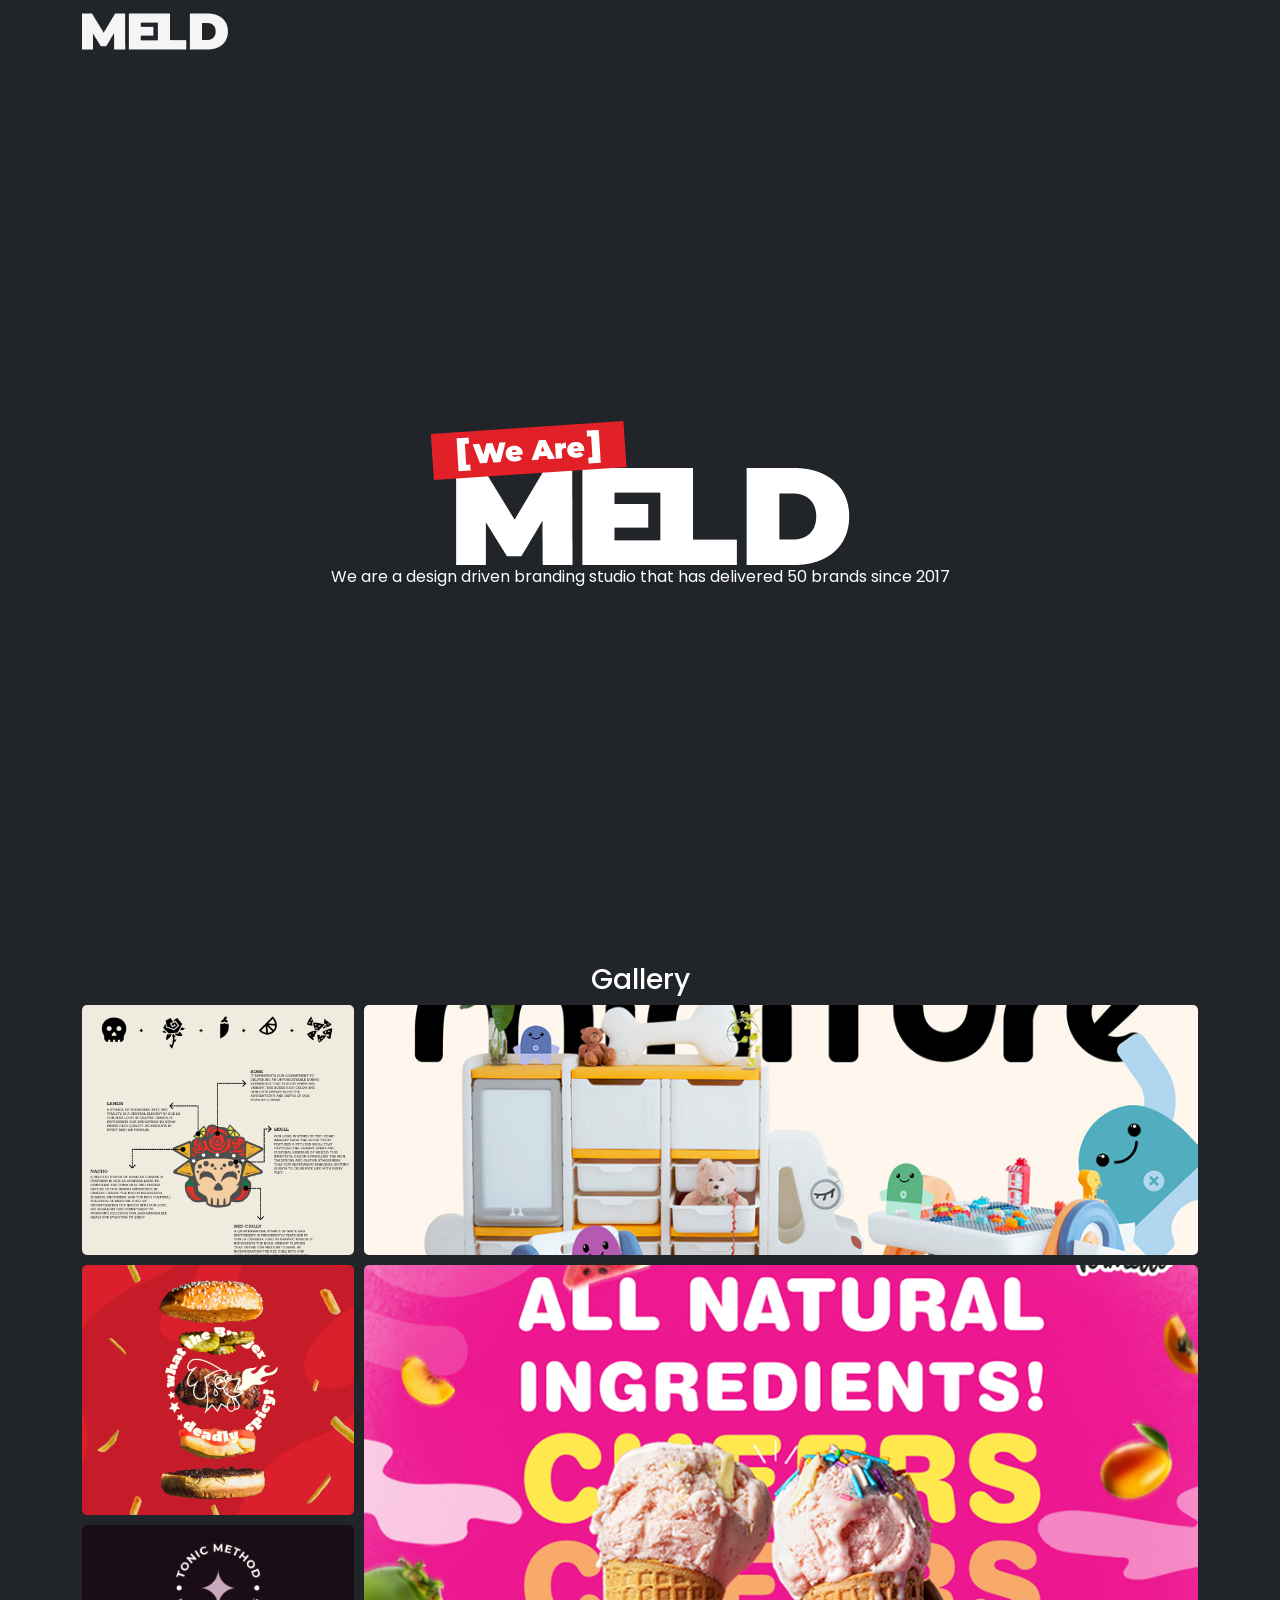
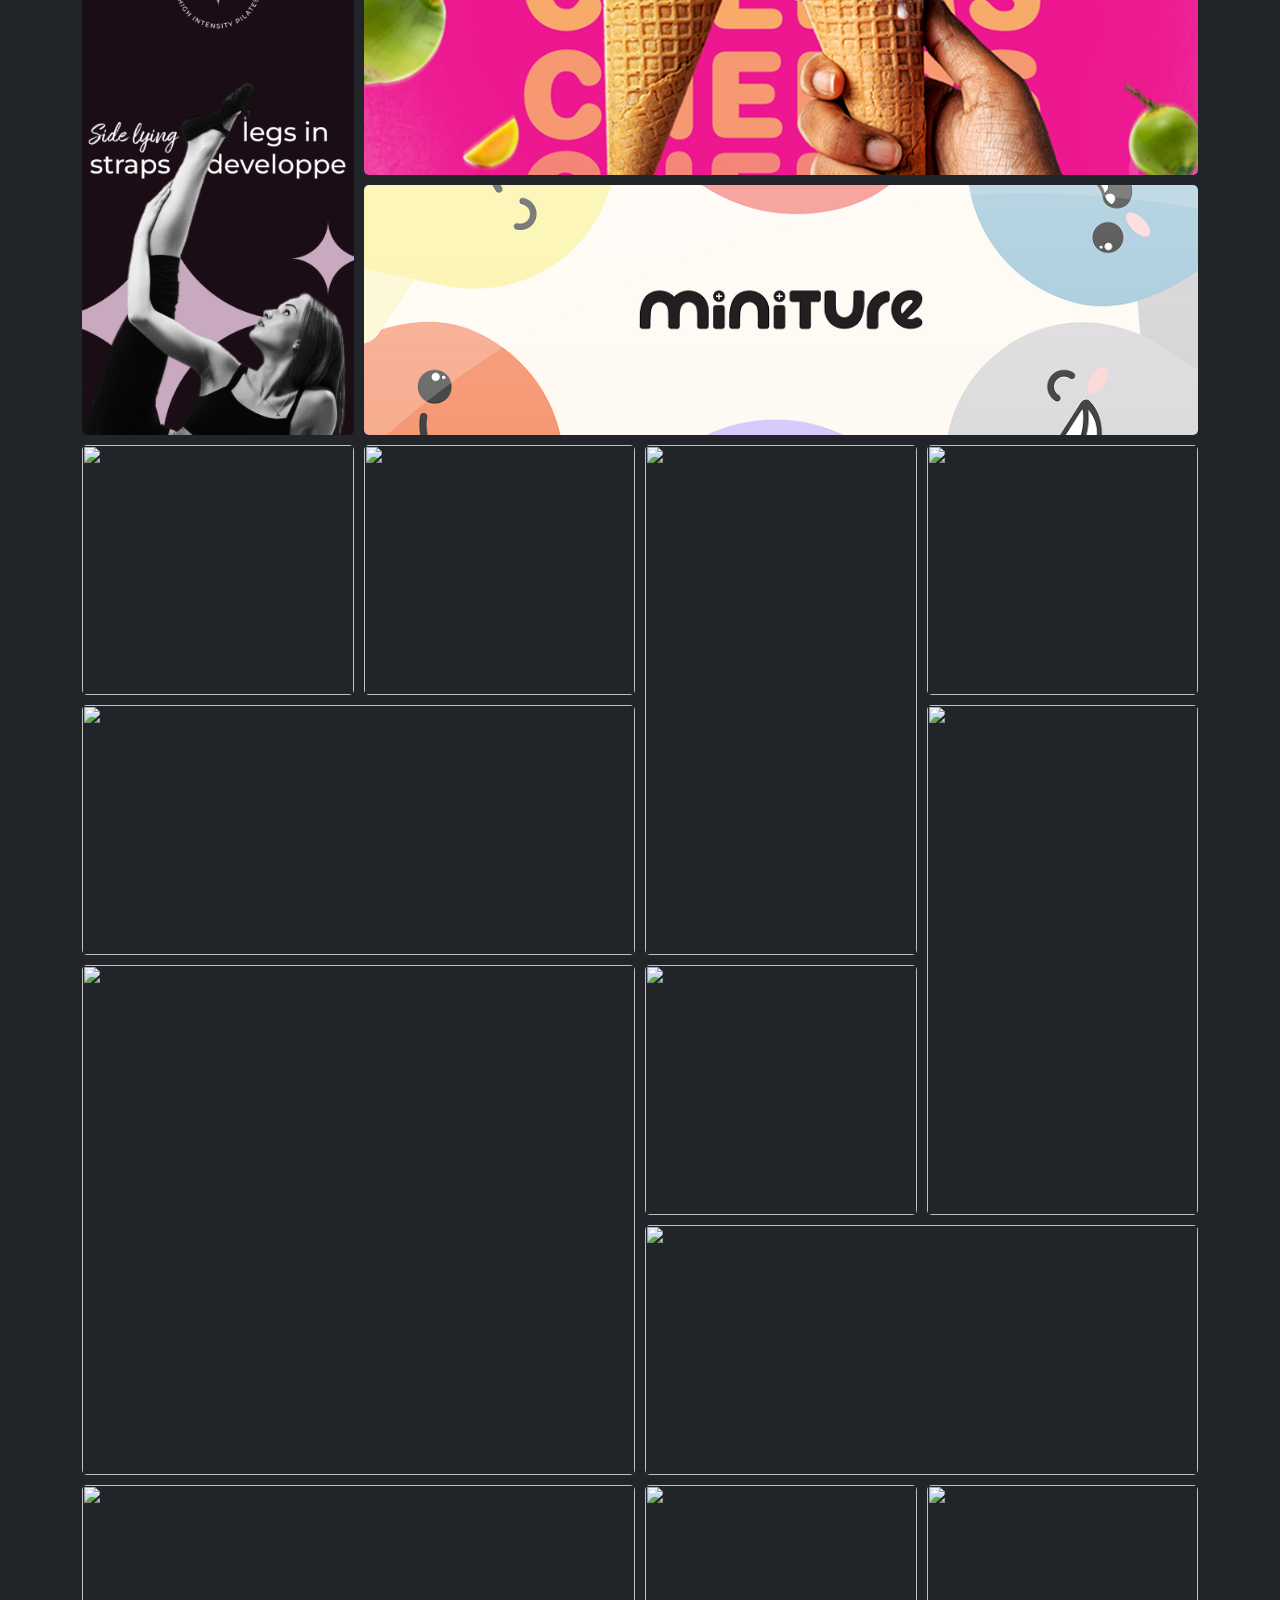
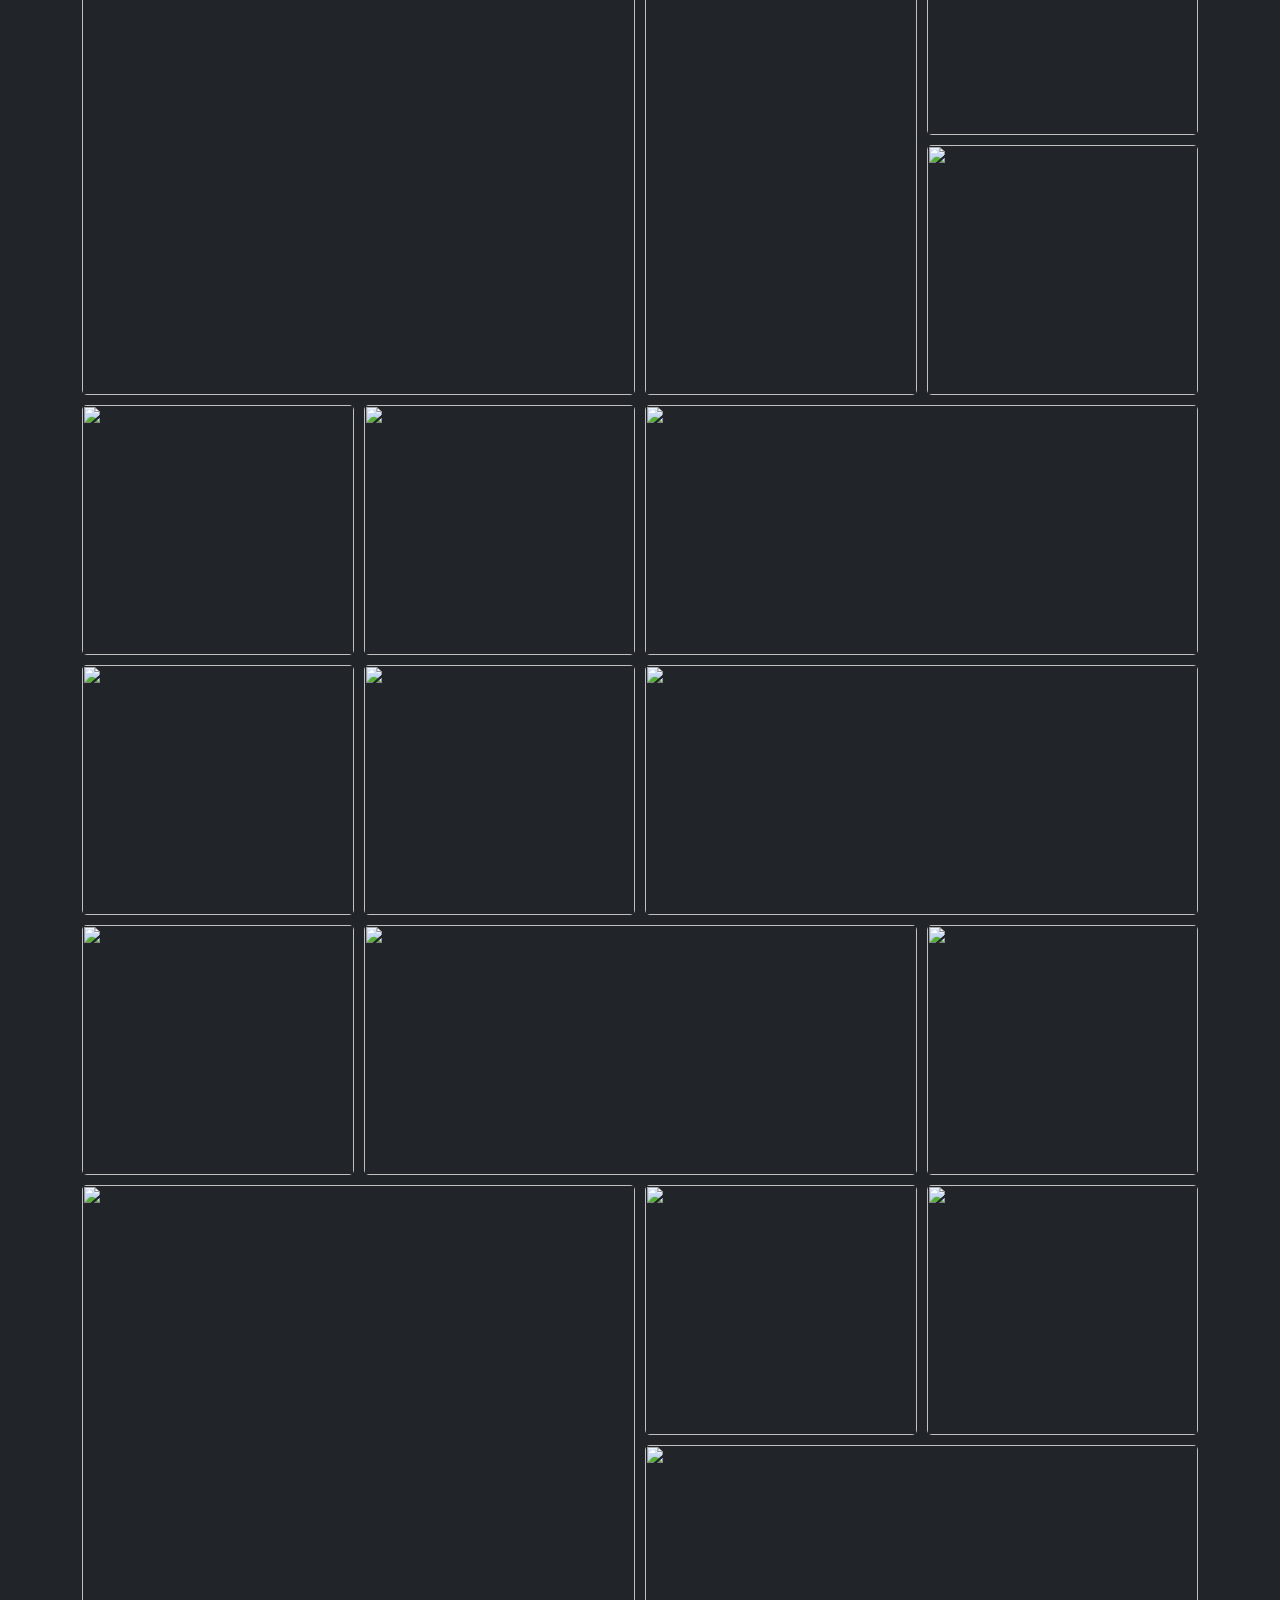
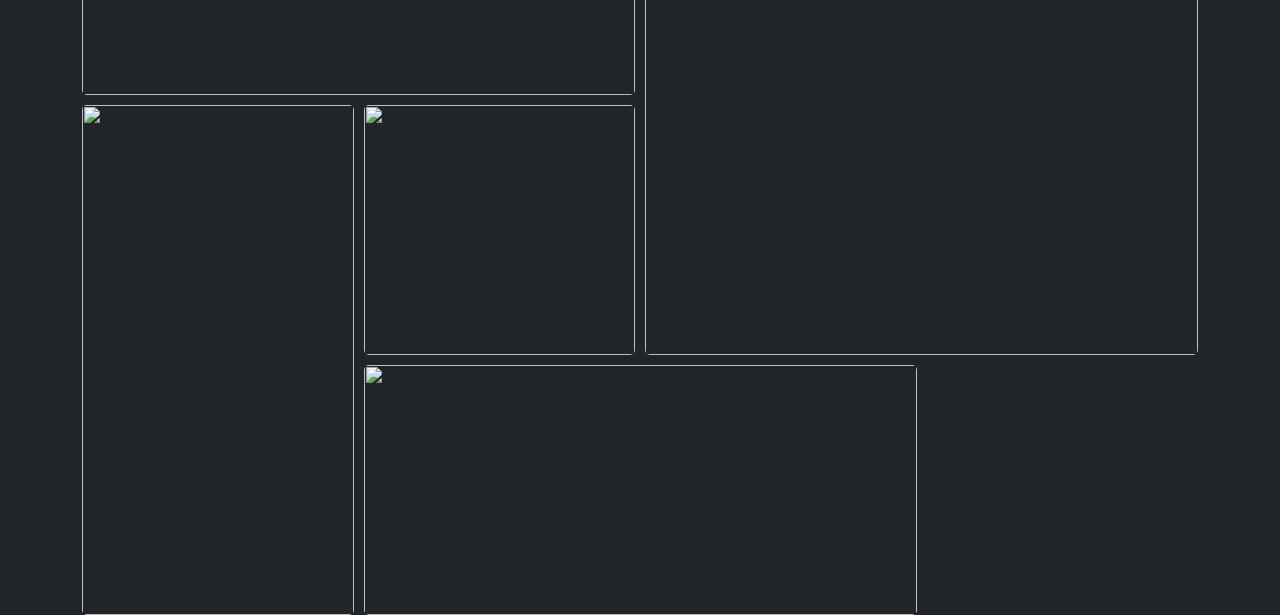
==== index2.html @ 6e0ee44d "new page" ====
<!DOCTYPE html>
<html lang="en">
<head>
    <meta charset="UTF-8">
    <meta name="viewport" content="width=device-width, initial-scale=1.0">
    <title>Document</title>
   
    <!-- <link rel="stylesheet" href="style2.css"> -->
     <link rel="stylesheet" href="style3.css">
     <link rel="stylesheet" href="https://cdn.jsdelivr.net/npm/bootstrap-icons@1.11.3/font/bootstrap-icons.min.css">
     <link href="https://fonts.googleapis.com/css2?family=Poppins:wght@100;200;300;400;500;600;700;800;900&display=swap" rel="stylesheet">
     <link href="https://cdn.jsdelivr.net/npm/bootstrap@5.0.2/dist/css/bootstrap.min.css" rel="stylesheet" integrity="sha384-EVSTQN3/azprG1Anm3QDgpJLIm9Nao0Yz1ztcQTwFspd3yD65VohhpuuCOmLASjC" crossorigin="anonymous">
</head>
<body class="bg-dark">
    
    <nav class="navbar navbar-expand-lg">
        <div class="container">
            <a class="navbar-brand" href="#"><img src="/assests2/logo.png" alt=""></a>
            <!-- <label class="switch">
                <input type="checkbox" id='switch-theme'>
                <span class="slider round"></span>
              </label> -->
        </div>
    </nav>

  <section class="container hero-section vh-100 d-flex flex-column justify-content-center align-items-center text-center">
        <img src="/assests2/heroimg.png" alt="">
        <p class="text-white">We are a design driven branding studio that has delivered 50 brands since 2017</p>
  </section>


  <section class="container">
    <h3 class="text-white text-center">Gallery</h3>

    <div class="grid-wrapper">

        <div>
            <img src="/assests2/gallery/gal-1.png" alt="">
        </div>
        <div class="wide-full">
            <img src="/assests2/gallery/gal-2.png" alt="">
        </div>
        <div>
            <img src="/assests2/gallery/gal1.1.png" alt="">
        </div>
        <div class="tall wide-full">
            <img src="/assests2/gallery/gal-5.png" alt="">
        </div>
        <div class="tall">
            <img src="/assests2/gallery/gal-4.png" alt="">
        </div>
        <div class="wide-full">
            <img src="/assests2/gallery/gal-3.png" alt="">
        </div>
        <div>
            <img src="https://images.unsplash.com/photo-1541845157-a6d2d100c931?ixlib=rb-1.2.1&amp;ixid=eyJhcHBfaWQiOjEyMDd9&amp;auto=format&amp;fit=crop&amp;w=1350&amp;q=80" alt="" />
        </div>
        <div>
            <img src="https://images.unsplash.com/photo-1588282322673-c31965a75c3e?ixlib=rb-1.2.1&amp;ixid=eyJhcHBfaWQiOjEyMDd9&amp;auto=format&amp;fit=crop&amp;w=1351&amp;q=80" alt="" />
        </div>
        <div class="tall">
            <img src="https://images.unsplash.com/photo-1588117472013-59bb13edafec?ixlib=rb-1.2.1&amp;ixid=eyJhcHBfaWQiOjEyMDd9&amp;auto=format&amp;fit=crop&amp;w=500&amp;q=60" alt="">
        </div>
        <div class="wide">
            <img src="https://images.unsplash.com/photo-1587588354456-ae376af71a25?ixlib=rb-1.2.1&ixid=eyJhcHBfaWQiOjEyMDd9&auto=format&fit=crop&w=1350&q=80" alt="" />
        </div>
        <div>
            <img src=" https://images.unsplash.com/photo-1558980663-3685c1d673c4?ixlib=rb-1.2.1&amp;ixid=eyJhcHBfaWQiOjEyMDd9&amp;auto=format&amp;fit=crop&amp;w=1000&amp;q=60" alt="" />
        </div>
        <div class="tall">
            <img src="https://images.unsplash.com/photo-1588499756884-d72584d84df5?ixlib=rb-1.2.1&amp;auto=format&amp;fit=crop&amp;w=2134&amp;q=80" alt="" />
        </div>
        <div class="big">
            <img src="https://images.unsplash.com/photo-1588492885706-b8917f06df77?ixlib=rb-1.2.1&amp;auto=format&amp;fit=crop&amp;w=1951&amp;q=80" alt="" />
        </div>
        <div>
            <img src="https://images.unsplash.com/photo-1588247866001-68fa8c438dd7?ixlib=rb-1.2.1&amp;auto=format&amp;fit=crop&amp;w=564&amp;q=80" alt="" />
        </div>
        <div class="wide">
            <img src="https://images.unsplash.com/photo-1586521995568-39abaa0c2311?ixlib=rb-1.2.1&amp;ixid=eyJhcHBfaWQiOjEyMDd9&amp;auto=format&amp;fit=crop&amp;w=1350&amp;q=80" alt="" />
        </div>
        <div class="big">
            <img src="https://images.unsplash.com/photo-1572914857229-37bf6ee8101c?ixlib=rb-1.2.1&amp;ixid=eyJhcHBfaWQiOjEyMDd9&amp;auto=format&amp;fit=crop&amp;w=1951&amp;q=80" alt="" />
        </div>
        <div class="tall">
            <img src="https://images.unsplash.com/photo-1588453862014-cd1a9ad06a12?ixlib=rb-1.2.1&amp;ixid=eyJhcHBfaWQiOjEyMDd9&amp;auto=format&amp;fit=crop&amp;w=634&amp;q=80" alt="" />
        </div>
        <div>
            <img src="https://images.unsplash.com/photo-1588414734732-660b07304ddb?ixlib=rb-1.2.1&amp;ixid=eyJhcHBfaWQiOjEyMDd9&amp;auto=format&amp;fit=crop&amp;w=675&amp;q=80" alt="" />
        </div>
        <div>
            <img src="https://images.unsplash.com/photo-1588224575346-501f5880ef29?ixlib=rb-1.2.1&amp;ixid=eyJhcHBfaWQiOjEyMDd9&amp;auto=format&amp;fit=crop&amp;w=700&amp;q=80" alt="" />
        </div>
        <div>
            <img src="https://images.unsplash.com/photo-1574798834926-b39501d8eda2?ixlib=rb-1.2.1&amp;ixid=eyJhcHBfaWQiOjEyMDd9&amp;auto=format&amp;fit=crop&amp;w=800&amp;q=80" alt="" />
        </div>
        <div>
            <img src="https://images.unsplash.com/photo-1547234935-80c7145ec969?ixlib=rb-1.2.1&amp;auto=format&amp;fit=crop&amp;w=1353&amp;q=80" alt="" />
        </div>
        <div class="wide">
            <img src="https://images.unsplash.com/photo-1588263823647-ce3546d42bfe?ixlib=rb-1.2.1&amp;ixid=eyJhcHBfaWQiOjEyMDd9&amp;auto=format&amp;fit=crop&amp;w=675&amp;q=80" alt="" />
        </div>
        <div>
            <img src="https://images.unsplash.com/photo-1587732608058-5ccfedd3ea63?ixlib=rb-1.2.1&amp;ixid=eyJhcHBfaWQiOjEyMDd9&amp;auto=format&amp;fit=crop&amp;w=1350&amp;q=80" alt="" />
        </div>
        <div>
            <img src="https://images.unsplash.com/photo-1587897773780-fe72528d5081?ixlib=rb-1.2.1&amp;auto=format&amp;fit=crop&amp;w=1489&amp;q=80" alt="" />
        </div>
        <div class="wide">
            <img src="https://images.unsplash.com/photo-1588083949404-c4f1ed1323b3?ixlib=rb-1.2.1&amp;ixid=eyJhcHBfaWQiOjEyMDd9&amp;auto=format&amp;fit=crop&amp;w=1489&amp;q=80" alt="" />
        </div>
        <div>
            <img src="https://images.unsplash.com/photo-1587572236558-a3751c6d42c0?ixlib=rb-1.2.1&amp;ixid=eyJhcHBfaWQiOjEyMDd9&amp;auto=format&amp;fit=crop&amp;w=1350&amp;q=80" alt="" />
        </div>
        <div class="wide">
            <img src="https://images.unsplash.com/photo-1583542225715-473a32c9b0ef?ixlib=rb-1.2.1&amp;ixid=eyJhcHBfaWQiOjEyMDd9&amp;auto=format&amp;fit=crop&amp;w=1350&amp;q=80" alt="" />
        </div>
        <div class="big">
            <img src="https://images.unsplash.com/photo-1527928159272-7d012024eb74?ixlib=rb-1.2.1&amp;ixid=eyJhcHBfaWQiOjEyMDd9&amp;auto=format&amp;fit=crop&amp;w=1350&amp;q=80" alt="" />
        </div>
        <div>
            <img src="https://images.unsplash.com/photo-1553984840-b8cbc34f5215?ixlib=rb-1.2.1&amp;ixid=eyJhcHBfaWQiOjEyMDd9&amp;auto=format&amp;fit=crop&amp;w=1350&amp;q=80" alt="" />
        </div>
        <div>
            <img src="https://images.unsplash.com/photo-1433446787703-42d5bf446876?ixlib=rb-1.2.1&amp;ixid=eyJhcHBfaWQiOjEyMDd9&amp;auto=format&amp;fit=crop&amp;w=1351&amp;q=80" alt="" />
        </div>
        <div class="big">
            <img src="https://images.unsplash.com/photo-1541187714594-731deadcd16a?ixlib=rb-1.2.1&amp;auto=format&amp;fit=crop&amp;w=700&amp;q=80" alt="" />
        </div>
        <div class="tall">
            <img src="https://images.unsplash.com/photo-1540979388789-6cee28a1cdc9?ixlib=rb-1.2.1&amp;ixid=eyJhcHBfaWQiOjEyMDd9&amp;auto=format&amp;fit=crop&amp;w=634&amp;q=80" alt="" />
        </div>
        <div>
            <img src="https://images.unsplash.com/photo-1421930866250-aa0594cea05c?ixlib=rb-1.2.1&amp;ixid=eyJhcHBfaWQiOjEyMDd9&amp;auto=format&amp;fit=crop&amp;w=1355&amp;q=80" alt="" />
        </div>
        <div>
            <img src="https://images.unsplash.com/photo-1493306454986-c8877a09cbeb?ixlib=rb-1.2.1&amp;ixid=eyJhcHBfaWQiOjEyMDd9&amp;auto=format&amp;fit=crop&amp;w=1381&amp;q=80" alt="" />
        </div>
        <div class="wide">
            <img src="https://images.unsplash.com/photo-1536466528142-f752ae7bdd0c?ixlib=rb-1.2.1&amp;ixid=eyJhcHBfaWQiOjEyMDd9&amp;auto=format&amp;fit=crop&amp;w=1350&amp;q=80" alt="" />
        </div>
    </div>
  </section>
    <script src="https://cdn.jsdelivr.net/npm/bootstrap@5.0.2/dist/js/bootstrap.bundle.min.js" integrity="sha384-MrcW6ZMFYlzcLA8Nl+NtUVF0sA7MsXsP1UyJoMp4YLEuNSfAP+JcXn/tWtIaxVXM" crossorigin="anonymous"></script>
    <!-- <script src="script2.js"></script> -->
</body>
</html>
---- style2.css ----
:root {
    --primary-dark:#121212 ;
    --color-dp0: #191919  ;
    --color-dp1: rgb(35,35,35) ;
    --color-dp2: rgb(38,38,38) ;
    --color-dp3: rgb(41,41,41) ;
    --color-dp4: rgb(42,42,42) ;
    --color-dp6: rgb(48,48,48) ;
    --color-dp8: rgb(49,49,49) ;
    --color-dp12: rgb(53,53,53) ;
    --color-dp16: rgb(56,56,56) ;
    --color-dp24: rgb(58,59,59) ;
    --color-text: #eee ;
    --color-text-secondary: #a0a0a0;
    --color-white: #fff;
    --color-blue-secondary: rgb(0, 99, 204);
    --color-blue-tertiary: rgb(0, 123, 255);
    --select-width: 80px;
    --select-height: 35px;
    --color-dark-primary :#64B5F6;
    --color-dark-secondary :#90A4AE;
    --color-dark-success :#81C784;
    --color-dark-warning :#FFF59D;
    --color-dark-info :#4FC3F7;
    --color-dark-light :#EEEEEE;
    --color-dark-body :#e0e0e0;
    --color-dark-danger :#CF6679;
    --color-dark-primary-border :#42A5F5;
    --color-dark-secondary-border :#607D8B;
    --color-dark-success-border :#66BB6A;
    --color-dark-warning-border :#FFF176;
    --color-dark-info-border :#2196F3;
    --color-dark-danger-border :#e57373;
}
html {
     scroll-behavior: smooth;
}
body {
    transition:.35s all ease-out;
}
[data-theme="dark"] .jumbotron
{
    background: var(--color-dp0) !important;
}
[data-theme='dark'] a{
    color:#5fa9ee;
}
[data-theme="dark"] .navbar {
    background: var(--color-dp16) !important;
}

[data-theme="dark"] body{
    background-color: var(--primary-dark) !important;
    color: var(--color-text) !important;
}

[data-theme="dark"] .bg-light {
    background-color: var(--color-dp0) !important;
}

[data-theme="dark"] .bg-white {
    background-color: var(--color-dp0)  !important;
}

[data-theme="dark"] .bg-dark {
    background-color: var(--color-dp4) !important;
}

[data-theme='dark'] .card {
    background: var(--color-dp4) !important;
}
[data-theme='dark'] .card-header {
    background: var(--color-dp2) !important;
}
[data-theme='dark'] .card-text {
    color: var(--color-text) !important;
}
[data-theme='dark'] .text-dark {
    color: var(--color-text-secondary) !important;
}
[data-theme='dark'] .text-dark:hover {
    color: var(--color-text) !important;
}
[data-theme='dark'] .list-group-item {
    background: var(--color-dp4) !important;
    color: var(--color-text) !important;
}
[data-theme='dark'] .form-control {
    background: var(--color-dp6) !important;
    border: var(--color-dp8) !important;
    color: var(--color-text-secondary) !important;
}
[data-theme='dark'] .form-control:active {
    background: var(--color-dp6) !important;
    border: var(--color-dp8) !important;
    color: var(--color-text-secondary) !important;
}
[data-theme='dark'] .input-group-prepend{
    background: var(--color-dp16) !important;
}
[data-theme='dark'] .custom-select{
    background: var(--color-dp6) !important;
    border: var(--color-dp8) !important;
    color: var(--color-text-secondary) !important;
}
[data-theme='dark'] .custom-control-input:checked ~ .custom-control-label:before {
    background-color:var(--color-blue-secondary) !important;
    color:var(--color-dp6) !important;
}
[data-theme='dark'] .custom-control-input ~ .custom-control-label:before {
    background-color:var(--color-dp8) !important;
    border-color: var(--color-dp16);
    box-shadow: var(--color-dp16);
    color:var(--color-dp6) !important;
}
[data-theme='dark'] hr {
    color: var(--text-color-secondary) !important;
}

/* 
Bootstrap */
[data-theme='dark'] .alert {
    color: var(--color-dp0);
}
[data-theme='dark'] .alert-danger{
    background-color: var(--color-dark-danger);
    border-color: var(--color-dark-danger-border);
}
[data-theme='dark'] .alert-primary{
    background: var(--color-dark-primary);
    border-color: var(--color-dark-primary-border);
}
[data-theme='dark'] .alert-secondary{
    background: var(--color-dark-secondary);
    border-color: var(--color-dark-secondary-border);
}
[data-theme='dark'] .alert-warning{
    background: var(--color-dark-warning);
    border-color: var(--color-dark-warning-border);
}
[data-theme='dark'] .alert-info{
    background: var(--color-dark-info);
    border-color: var(--color-dark-info-border);
}
[data-theme='dark'] .alert-success{
    background: var(--color-dark-success);
    border-color: var(--color-dark-success-border);
}
[data-theme='dark'] .alert-light{
    background: var(--color-dark-light);
}
/* breadcrumb */
[data-theme='dark'] .breadcrumb{
    background: var(--color-dp16);
}
[data-theme='dark'] .breadcrumb-item{
    color:var(--color-blue-secondary);
}
[data-theme='dark'] .breadcrumb-item:hover{
    color:var(--color-blue-tertiary);
}
[data-theme='dark'] .breadcrumb-item + .active{
    color:var(--color-blue-tertiary);
}

/* modal*/
[data-theme='dark'] .modal-content {
    background: var(--color-dp24)! important;
}
[data-theme='dark'] .modal-header,.modal-footer {
    background: var(--color-dp12) !important;
}
[data-theme='dark'] .modal-header{
    border-bottom:1px solid var(--color-text-secondary);
}
[data-theme='dark'] .modal-footer{
    border-top:1px solid var(--color-text-secondary);
}
[data-theme='dark'] .close {
    color: var(--color-text);
    text-shadow:none;
}
[data-theme='dark'] .close:not(:disabled):not(.disabled):focus, .close:not(:disabled):not(.disabled):hover {
    color: var(--color-text);
}

/* nav */
[data-theme='dark'] .nav {
    background: var(--color-dp12);
}

/* pagination */
[data-theme='dark'] .page-item,.page-link{
    background: var(--color-dp8) !important;
    border-color: var(--color-dp12);
}
[data-theme='dark'] .page-item:hover ,.page-link:hover{
    background: var(--color-dp6) !important;
    border-color: var(--color-dp12);
}

/* tooltip */
[data-theme='dark'] .tooltip-inner {
    background: var(--color-dp16);
}

/* img */
[data-theme='dark'] img {
    filter: grayscale(20%);
}

/* Text */
[data-theme='dark'] .text-primary {
    color: var(--color-dark-primary) !important; 
}
[data-theme='dark'] .text-secondary {
    color: var(--color-dark-secondary) !important;
}
[data-theme='dark'] .text-success {
    color: var(--color-dark-success) !important;
}
[data-theme='dark'] .text-danger {
    color: var(--color-dark-danger) !important;
}
[data-theme='dark'] .text-warning {
    color: var(--color-dark-warning) !important;
}
[data-theme='dark'] .text-info {
    color: var(--color-dark-info) !important;
}
[data-theme='dark'] .text-light {
    color: var(--color-dark-light) !important;
}
[data-theme='dark'] .text-body {
    color: var(--color-dark-body) !important;
}
[data-theme='dark'] .text-white {
    color: var(--color-text) !important;
}
[data-theme='dark'] .text-dark {
    color: var(--color-text-primary ) !important;
}



/* background */
[data-theme='dark'] .bg-primary {
    background: var(--color-dark-primary) !important; 
}
[data-theme='dark'] .bg-secondary {
    background: var(--color-dark-secondary) !important;
}
[data-theme='dark'] .bg-success {
    background: var(--color-dark-success) !important;
}
[data-theme='dark'] .bg-danger {
    background: var(--color-dark-danger) !important;
}
[data-theme='dark'] .bg-warning.text-dark {
    background: var(--color-dark-warning) !important;
    color: var(--color-dp0) !important;
}
[data-theme='dark'] .bg-info {
    background: var(--color-dark-info) !important;
}

[data-theme='dark'] .bg-body {
    background: var(--color-dark-body) !important;
}
[data-theme='dark'] .bg-dark.text-white {
    background: var(--color-dp6) !important;
    color: var(--color-text-primary) !important;
}

/* Buttons*/
/* background */

[data-theme='dark'] .btn-primary {
    background: var(--color-dark-primary) !important;
    color: var(--color-dp0) !important;
}
[data-theme='dark'] .btn-secondary {
    background: var(--color-dark-secondary) !important;
    color: var(--color-dp0) !important;
}
[data-theme='dark'] .btn-success {
    background: var(--color-dark-success) !important;
    color: var(--color-dp0) !important;
}
[data-theme='dark'] .btn-danger {
    background: var(--color-dark-danger) !important;
    color: var(--color-dp0) !important;
}
[data-theme='dark'] .btn-warning {
    background: var(--color-dark-warning) !important;
    color: var(--color-dp0) !important;
}
[data-theme='dark'] .btn-info {
    background: var(--color-dark-info) !important;
    color: var(--color-dp0) !important;
}
[data-theme='dark'] .btn-light {
    background: var(--color-dp12) !important;
    color:var(--color-text) !important;
    border-color:var(--color-dp4) !important;
}
[data-theme='dark'] .btn-body {
    background: var(--color-dark-body) !important;
}
[data-theme='dark'] .btn-dark {
    background: var(--color-dp6) !important;
    color: var(--color-text-primary) !important;
}
/**/
[data-theme='dark'] .btn-outline-primary {
    border-color: var(--color-dark-primary) !important;
    color: var(--color-dark-primary) !important;
}
[data-theme='dark'] .btn-outline-primary:hover {
    background: var(--color-dark-primary) !important;
    color: var(--color-dp0) !important;
}
[data-theme='dark'] .btn-outline-secondary {
    border-color: var(--color-dark-secondary) !important;
    color: var(--color-dark-secondary) !important;
}
[data-theme='dark'] .btn-outline-secondary:hover {
    background: var(--color-dark-secondary) !important;
    color: var(--color-dp0) !important;
}

[data-theme='dark'] .btn-outline-success {
    border-color: var(--color-dark-success) !important;
    color: var(--color-dark-success) !important;
}
[data-theme='dark'] .btn-outline-success:hover {
    background: var(--color-dark-success) !important;
    color: var(--color-dp0) !important;
}
[data-theme='dark'] .btn-outline-danger {
    border-color: var(--color-dark-danger) !important;
    color: var(--color-dark-danger) !important;
}
[data-theme='dark'] .btn-outline-danger:hover {
    background: var(--color-dark-danger) !important;
    color: var(--color-dp0) !important;
}
[data-theme='dark'] .btn-outline-warning {
    border-color: var(--color-dark-warning) !important;
    color: var(--color-dark-warning) !important;
}
[data-theme='dark'] .btn-outline-warning:hover {
    background: var(--color-dark-warning) !important;
    color: var(--color-dp0) !important;
}
[data-theme='dark'] .btn-outline-info {
    border-color: var(--color-dark-info) !important;
    color: var(--color-dark-info) !important;
}
[data-theme='dark'] .btn-outline-info:hover {
    background: var(--color-dark-info) !important;
    color: var(--color-dp0) !important;
}
[data-theme='dark'] .btn-outline-light {
    border-color: var(--color-text) !important;
    color: var(--color-text) !important;
}
[data-theme='dark'] .btn-outline-light:hover {
    background: var(--color-dp4) !important;
    color: var(--color-text) !important;
}
[data-theme='dark'] .btn-outline-dark {
    border-color: var(--color-dp8) !important;
    color: var(--color-dp8) !important;
}
[data-theme='dark'] .btn-outline-dark:hover {
    background: var(--color-dp8) !important;
    color: var(--color-white) !important;
}

[data-theme='dark'] code {
     color: var(--text-secondary);
}

/* custom checkbox */
.switch {
    position: relative;
    display: inline-block;
    width: var(--select-width);
    height: var(--select-height);
    animation : moveUp .5s .5s;
    animation-fill-mode:backwards;
}
@keyframes moveUp {
    from {
         transform:translateY(30px);
         opacity:0;
    }
    to {
         transform:translateY(0px);
         opacity:1px;
    }
}

.switch input {
 opacity: 0;
 width: 0;
 height: 0;
}
.slider {
 position: absolute;
 cursor: pointer;
 top: 0;
 left: 0;
 right: 0;
 bottom: 0;
 background-color: #ccc;
 -webkit-transition: .4s;
 transition: .4s;
}

.slider:before {
 position: absolute;
 content: "";
 height: calc(var(--select-height) - 2 * 4px );
 width: calc(var(--select-height) - 2 * 4px );
 left: 4px;
 bottom: 4px;
 background-color: white;
 -webkit-transition: .4s;
 transition: .4s;
}

input:checked + .slider {
 background-color: var(--color-dark-primary);
}

input:focus + .slider {
 box-shadow: 0 0 1px #2196F3;
}

input:checked + .slider:before {
 -webkit-transform: translateX( 45px );
 transform: translateX( 45px );
}

/* Rounded sliders */
.slider.round {
 border-radius: 34px;
}

.slider.round:before {
 border-radius: 50%;
}

.btn-fixed--right-corner {
    position:fixed;
    bottom:25px;
    right:25px;
    width:45px;
    height:45px;
    font-size:1.8rem;
    font-weight:700;
    display:flex;
    align-items:center;
    justify-content:center;
}

.img-scroll {
    width: 100%;
    height: 400px;
    background-size: 100% !important;
    background-position-y: 0%;
    position: relative;
    overflow: hidden;
}
.img-scroll:hover {
    animation: updown 3s alternate infinite;
}

.img-scroll-caption {
    position: absolute;
    width:100%;
    text-align: center;
    font-size: 1.1rem;
    font-weight: 500;
    padding: 5px;
    bottom: 0;
    color: var(--color-text);
    background: rgba(58,59,59,0.5);
    transition: .5s all ease-out;
}
.btn-preview {
    position: absolute;
    bottom:-38px;
    opacity:0 ;
    transition: .5s all ease-out;
}
.img-scroll:hover .btn-preview{
    bottom:0px;
    opacity: 1;
}
.img-scroll:hover .img-scroll-caption {
    bottom:38px;
}
@keyframes updown {
    from {
        background-position-y: 0%;
    }
    to {
        background-position-y: 100%;
    }
}

code {
     color: var(--color-text);
}
---- style3.css ----
@import url("https://cdn.jsdelivr.net/npm/bootstrap-icons@1.11.3/font/bootstrap-icons.min.css");
@import url('https://fonts.googleapis.com/css2?family=Poppins:wght@100;200;300;400;500;600;700;800;900&display=swap');



/*! normalize.css v8.0.1 | MIT License | github.com/necolas/normalize.css */

/* Document
   ========================================================================== */

/**
 * 1. Correct the line height in all browsers.
 * 2. Prevent adjustments of font size after orientation changes in iOS.
 */

 html {
    line-height: 1.15; /* 1 */
    -webkit-text-size-adjust: 100%; /* 2 */
  }
  
  /* Sections
     ========================================================================== */
  
  /**
   * Remove the margin in all browsers.
   */
  
  body  {
    margin: 0;
    font-family: 'Poppins', sans-serif !important;
  }
  
  
  /**
   * Render the `main` element consistently in IE.
   */
  
  main {
    display: block;
  }
  
  /**
   * Correct the font size and margin on `h1` elements within `section` and
   * `article` contexts in Chrome, Firefox, and Safari.
   */
  
  h1 {
    font-size: 2em;
    margin: 0.67em 0;
  }
  
  /* Grouping content
     ========================================================================== */
  
  /**
   * 1. Add the correct box sizing in Firefox.
   * 2. Show the overflow in Edge and IE.
   */
  
  hr {
    box-sizing: content-box; /* 1 */
    height: 0; /* 1 */
    overflow: visible; /* 2 */
  }
  
  /**
   * 1. Correct the inheritance and scaling of font size in all browsers.
   * 2. Correct the odd `em` font sizing in all browsers.
   */
  
  pre {
    font-family: monospace, monospace; /* 1 */
    font-size: 1em; /* 2 */
  }
  
  /* Text-level semantics
     ========================================================================== */
  
  /**
   * Remove the gray background on active links in IE 10.
   */
  
  a {
    background-color: transparent;
  }
  
  /**
   * 1. Remove the bottom border in Chrome 57-
   * 2. Add the correct text decoration in Chrome, Edge, IE, Opera, and Safari.
   */
  
  abbr[title] {
    border-bottom: none; /* 1 */
    text-decoration: underline; /* 2 */
    text-decoration: underline dotted; /* 2 */
  }
  
  /**
   * Add the correct font weight in Chrome, Edge, and Safari.
   */
  
  b,
  strong {
    font-weight: bolder;
  }
  
  /**
   * 1. Correct the inheritance and scaling of font size in all browsers.
   * 2. Correct the odd `em` font sizing in all browsers.
   */
  
  code,
  kbd,
  samp {
    font-family: monospace, monospace; /* 1 */
    font-size: 1em; /* 2 */
  }
  
  /**
   * Add the correct font size in all browsers.
   */
  
  small {
    font-size: 80%;
  }
  
  /**
   * Prevent `sub` and `sup` elements from affecting the line height in
   * all browsers.
   */
  
  sub,
  sup {
    font-size: 75%;
    line-height: 0;
    position: relative;
    vertical-align: baseline;
  }
  
  sub {
    bottom: -0.25em;
  }
  
  sup {
    top: -0.5em;
  }
  
  /* Embedded content
     ========================================================================== */
  
  /**
   * Remove the border on images inside links in IE 10.
   */
  
  img {
    border-style: none;
  }
  
  /* Forms
     ========================================================================== */
  
  /**
   * 1. Change the font styles in all browsers.
   * 2. Remove the margin in Firefox and Safari.
   */
  
  button,
  input,
  optgroup,
  select,
  textarea {
    font-family: inherit; /* 1 */
    font-size: 100%; /* 1 */
    line-height: 1.15; /* 1 */
    margin: 0; /* 2 */
  }
  
  /**
   * Show the overflow in IE.
   * 1. Show the overflow in Edge.
   */
  
  button,
  input { /* 1 */
    overflow: visible;
  }
  
  /**
   * Remove the inheritance of text transform in Edge, Firefox, and IE.
   * 1. Remove the inheritance of text transform in Firefox.
   */
  
  button,
  select { /* 1 */
    text-transform: none;
  }
  
  /**
   * Correct the inability to style clickable types in iOS and Safari.
   */
  
  button,
  [type="button"],
  [type="reset"],
  [type="submit"] {
    -webkit-appearance: button;
  }
  
  /**
   * Remove the inner border and padding in Firefox.
   */
  
  button::-moz-focus-inner,
  [type="button"]::-moz-focus-inner,
  [type="reset"]::-moz-focus-inner,
  [type="submit"]::-moz-focus-inner {
    border-style: none;
    padding: 0;
  }
  
  /**
   * Restore the focus styles unset by the previous rule.
   */
  
  button:-moz-focusring,
  [type="button"]:-moz-focusring,
  [type="reset"]:-moz-focusring,
  [type="submit"]:-moz-focusring {
    outline: 1px dotted ButtonText;
  }
  
  /**
   * Correct the padding in Firefox.
   */
  
  fieldset {
    padding: 0.35em 0.75em 0.625em;
  }
  
  /**
   * 1. Correct the text wrapping in Edge and IE.
   * 2. Correct the color inheritance from `fieldset` elements in IE.
   * 3. Remove the padding so developers are not caught out when they zero out
   *    `fieldset` elements in all browsers.
   */
  
  legend {
    box-sizing: border-box; /* 1 */
    color: inherit; /* 2 */
    display: table; /* 1 */
    max-width: 100%; /* 1 */
    padding: 0; /* 3 */
    white-space: normal; /* 1 */
  }
  
  /**
   * Add the correct vertical alignment in Chrome, Firefox, and Opera.
   */
  
  progress {
    vertical-align: baseline;
  }
  
  /**
   * Remove the default vertical scrollbar in IE 10+.
   */
  
  textarea {
    overflow: auto;
  }
  
  /**
   * 1. Add the correct box sizing in IE 10.
   * 2. Remove the padding in IE 10.
   */
  
  [type="checkbox"],
  [type="radio"] {
    box-sizing: border-box; /* 1 */
    padding: 0; /* 2 */
  }
  
  /**
   * Correct the cursor style of increment and decrement buttons in Chrome.
   */
  
  [type="number"]::-webkit-inner-spin-button,
  [type="number"]::-webkit-outer-spin-button {
    height: auto;
  }
  
  /**
   * 1. Correct the odd appearance in Chrome and Safari.
   * 2. Correct the outline style in Safari.
   */
  
  [type="search"] {
    -webkit-appearance: textfield; /* 1 */
    outline-offset: -2px; /* 2 */
  }
  
  /**
   * Remove the inner padding in Chrome and Safari on macOS.
   */
  
  [type="search"]::-webkit-search-decoration {
    -webkit-appearance: none;
  }
  
  /**
   * 1. Correct the inability to style clickable types in iOS and Safari.
   * 2. Change font properties to `inherit` in Safari.
   */
  
  ::-webkit-file-upload-button {
    -webkit-appearance: button; /* 1 */
    font: inherit; /* 2 */
  }
  
  /* Interactive
     ========================================================================== */
  
  /*
   * Add the correct display in Edge, IE 10+, and Firefox.
   */
  
  details {
    display: block;
  }
  
  /*
   * Add the correct display in all browsers.
   */
  
  summary {
    display: list-item;
  }
  
  /* Misc
     ========================================================================== */
  
  /**
   * Add the correct display in IE 10+.
   */
  
  template {
    display: none;
  }
  
  /**
   * Add the correct display in IE 10.
   */
  
  [hidden] {
    display: none;
  }

  /* actual css */
  .grid-wrapper > div {
    display: flex;
    justify-content: center;
    align-items: center;
  }
  .grid-wrapper > div > img {
    width: 100%;
    height: 100%;
    object-fit: cover;
    border-radius: 5px;
  }
  
  .grid-wrapper {
    display: grid;
    grid-gap: 10px;
    grid-template-columns: repeat(auto-fit, minmax(250px, 1fr));
    grid-auto-rows: 250px;
    grid-auto-flow: dense;
  }
  .grid-wrapper .wide {
    grid-column: span 2;
  }
  .grid-wrapper .wide-full{
    grid-column: span 3;
  }
  .grid-wrapper .tall {
    grid-row: span 2;
  }
  .grid-wrapper .big {
    grid-column: span 2;
    grid-row: span 2;
  }
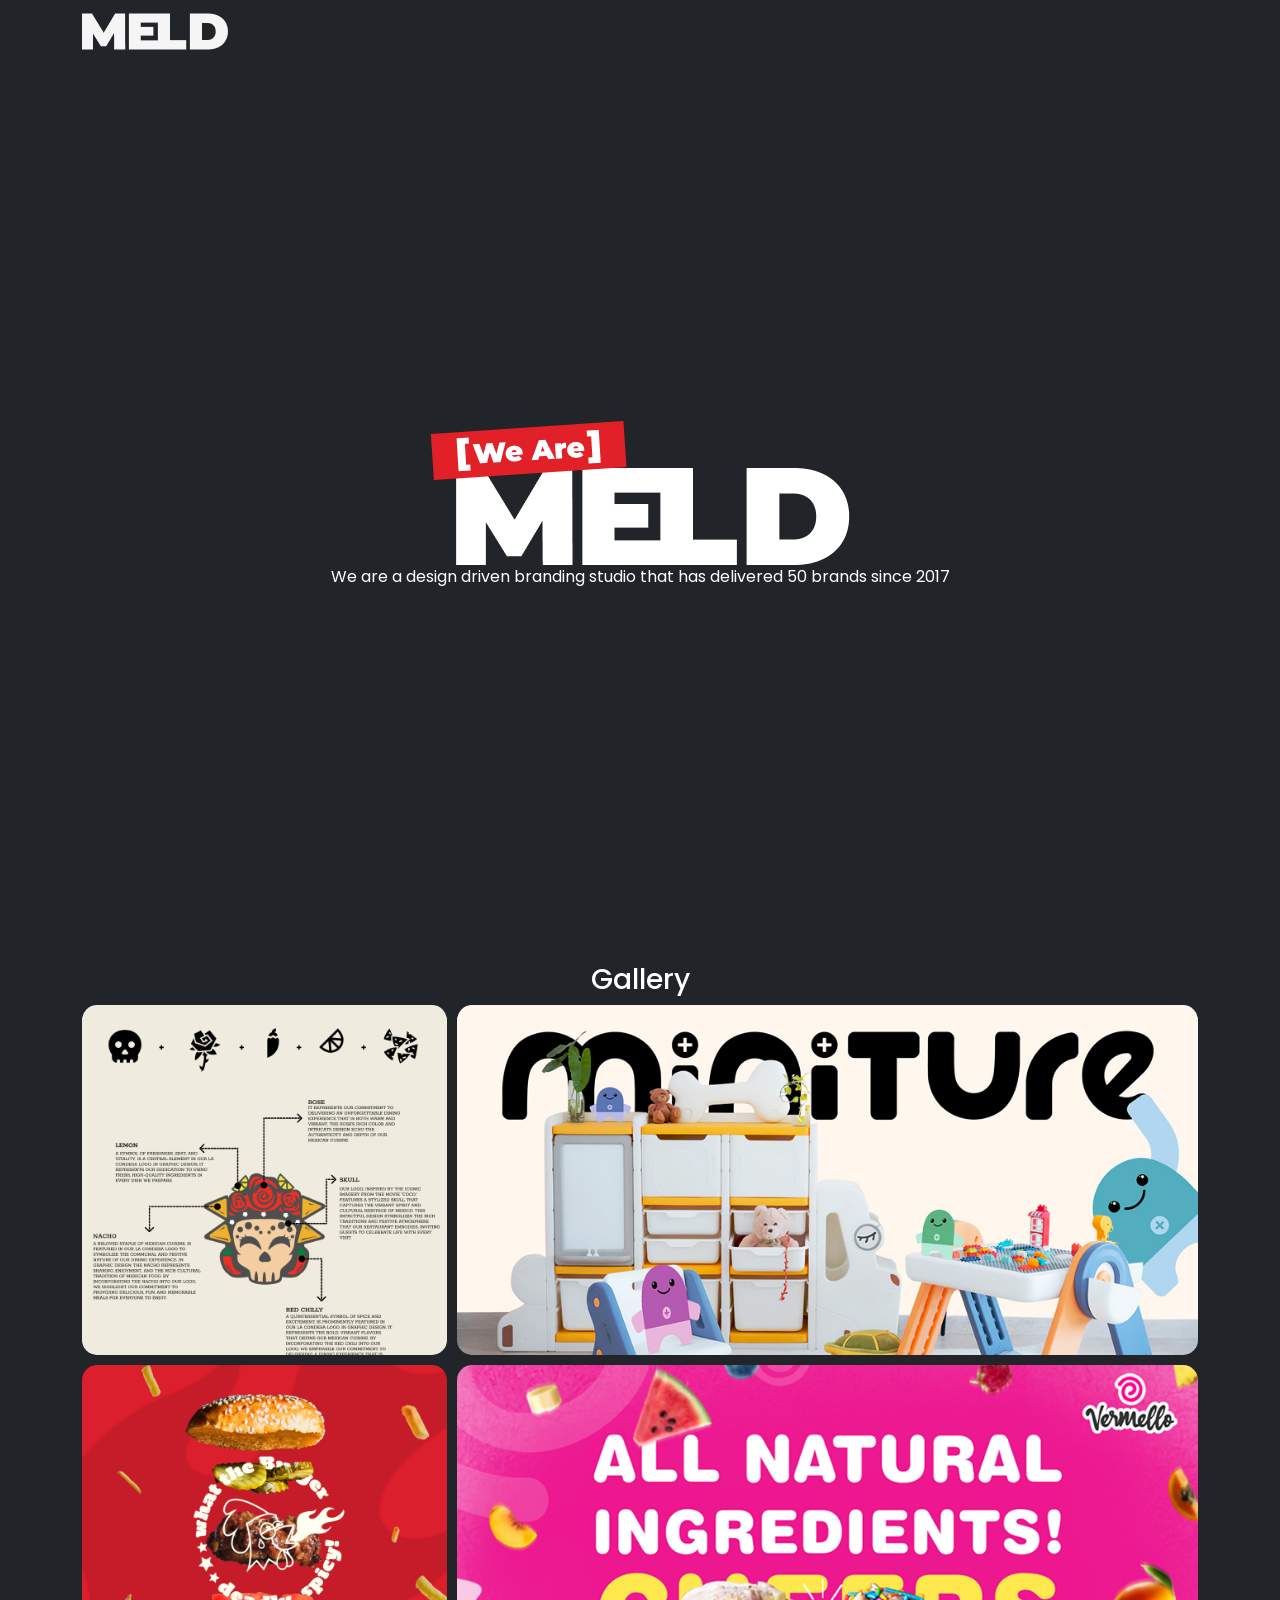
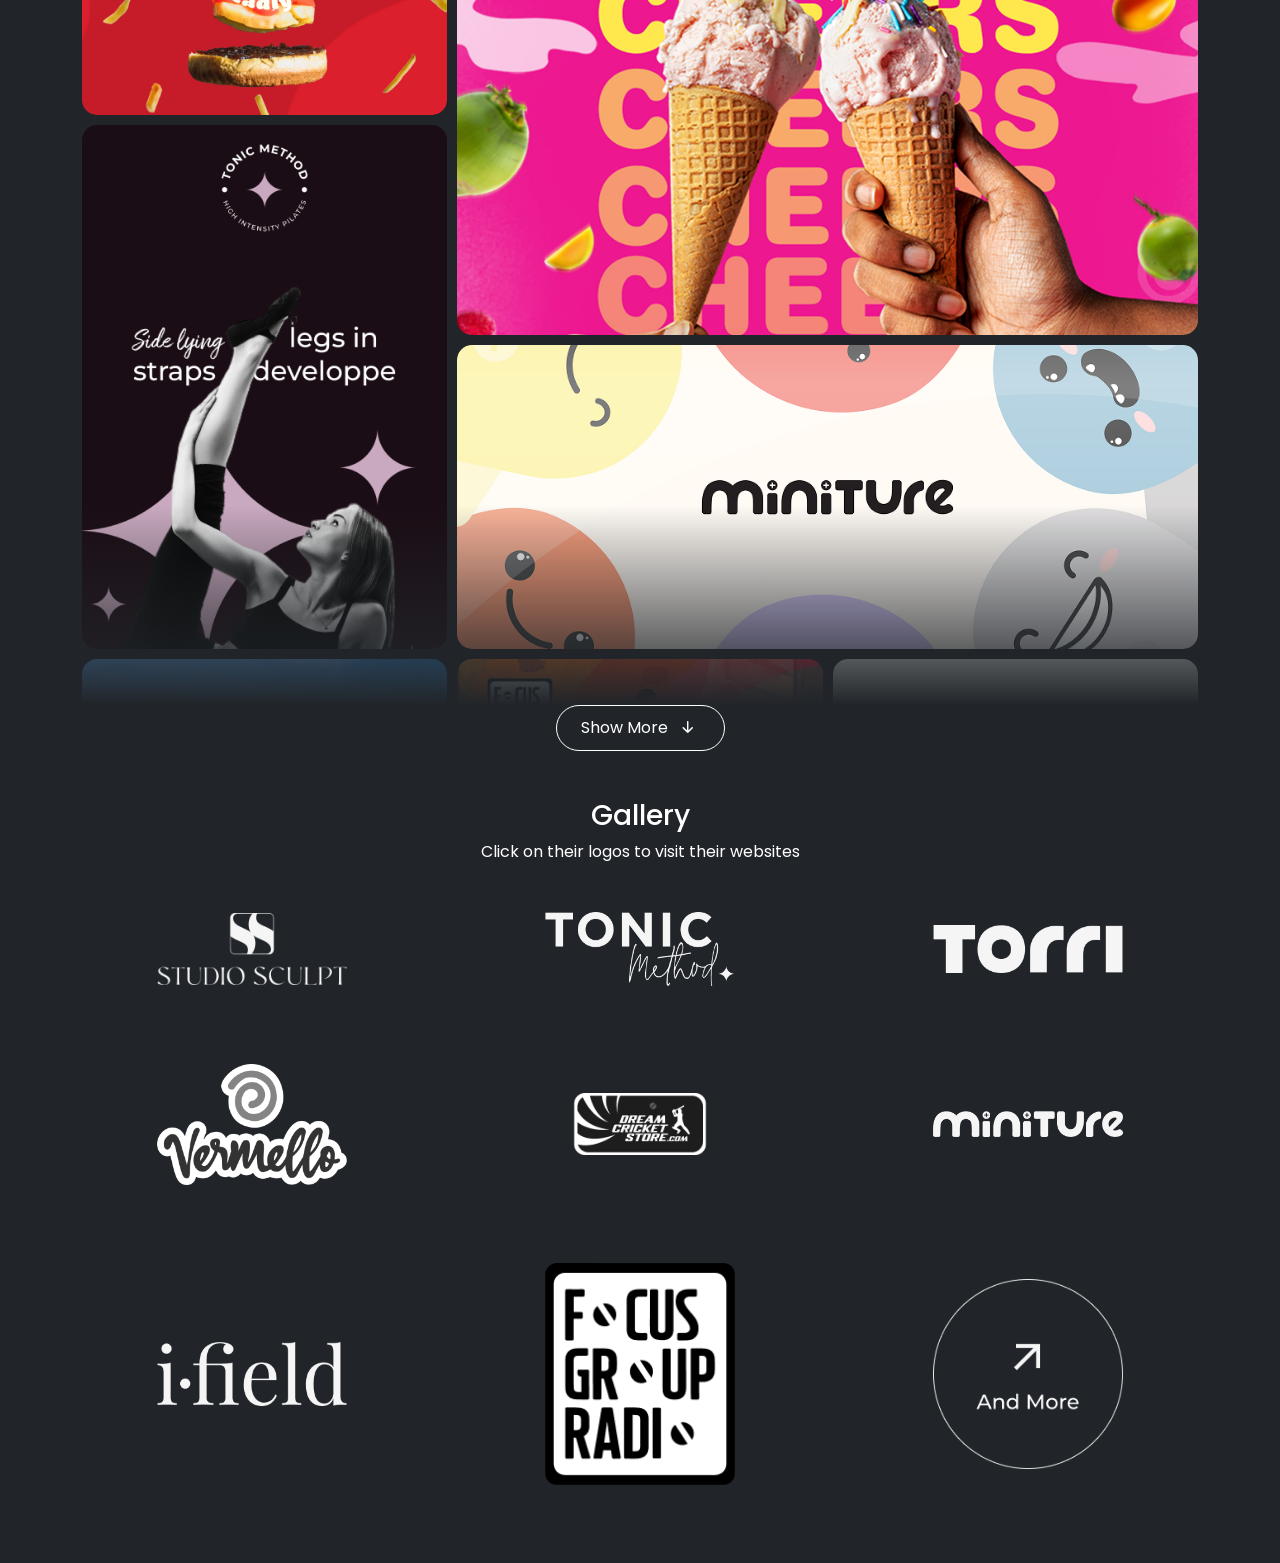
==== commit 47278361: "new page" ====
--- a/index2.html
+++ b/index2.html
@@ -29,119 +29,88 @@
   </section>
 
 
-  <section class="container">
+  <section class="container pb-5">
     <h3 class="text-white text-center">Gallery</h3>
 
-    <div class="grid-wrapper">
-
-        <div>
-            <img src="/assests2/gallery/gal-1.png" alt="">
-        </div>
-        <div class="wide-full">
-            <img src="/assests2/gallery/gal-2.png" alt="">
-        </div>
-        <div>
-            <img src="/assests2/gallery/gal1.1.png" alt="">
-        </div>
-        <div class="tall wide-full">
-            <img src="/assests2/gallery/gal-5.png" alt="">
-        </div>
-        <div class="tall">
-            <img src="/assests2/gallery/gal-4.png" alt="">
-        </div>
-        <div class="wide-full">
-            <img src="/assests2/gallery/gal-3.png" alt="">
-        </div>
-        <div>
-            <img src="https://images.unsplash.com/photo-1541845157-a6d2d100c931?ixlib=rb-1.2.1&amp;ixid=eyJhcHBfaWQiOjEyMDd9&amp;auto=format&amp;fit=crop&amp;w=1350&amp;q=80" alt="" />
-        </div>
-        <div>
-            <img src="https://images.unsplash.com/photo-1588282322673-c31965a75c3e?ixlib=rb-1.2.1&amp;ixid=eyJhcHBfaWQiOjEyMDd9&amp;auto=format&amp;fit=crop&amp;w=1351&amp;q=80" alt="" />
-        </div>
-        <div class="tall">
-            <img src="https://images.unsplash.com/photo-1588117472013-59bb13edafec?ixlib=rb-1.2.1&amp;ixid=eyJhcHBfaWQiOjEyMDd9&amp;auto=format&amp;fit=crop&amp;w=500&amp;q=60" alt="">
-        </div>
-        <div class="wide">
-            <img src="https://images.unsplash.com/photo-1587588354456-ae376af71a25?ixlib=rb-1.2.1&ixid=eyJhcHBfaWQiOjEyMDd9&auto=format&fit=crop&w=1350&q=80" alt="" />
-        </div>
-        <div>
-            <img src=" https://images.unsplash.com/photo-1558980663-3685c1d673c4?ixlib=rb-1.2.1&amp;ixid=eyJhcHBfaWQiOjEyMDd9&amp;auto=format&amp;fit=crop&amp;w=1000&amp;q=60" alt="" />
-        </div>
-        <div class="tall">
-            <img src="https://images.unsplash.com/photo-1588499756884-d72584d84df5?ixlib=rb-1.2.1&amp;auto=format&amp;fit=crop&amp;w=2134&amp;q=80" alt="" />
-        </div>
-        <div class="big">
-            <img src="https://images.unsplash.com/photo-1588492885706-b8917f06df77?ixlib=rb-1.2.1&amp;auto=format&amp;fit=crop&amp;w=1951&amp;q=80" alt="" />
-        </div>
-        <div>
-            <img src="https://images.unsplash.com/photo-1588247866001-68fa8c438dd7?ixlib=rb-1.2.1&amp;auto=format&amp;fit=crop&amp;w=564&amp;q=80" alt="" />
-        </div>
-        <div class="wide">
-            <img src="https://images.unsplash.com/photo-1586521995568-39abaa0c2311?ixlib=rb-1.2.1&amp;ixid=eyJhcHBfaWQiOjEyMDd9&amp;auto=format&amp;fit=crop&amp;w=1350&amp;q=80" alt="" />
-        </div>
-        <div class="big">
-            <img src="https://images.unsplash.com/photo-1572914857229-37bf6ee8101c?ixlib=rb-1.2.1&amp;ixid=eyJhcHBfaWQiOjEyMDd9&amp;auto=format&amp;fit=crop&amp;w=1951&amp;q=80" alt="" />
-        </div>
-        <div class="tall">
-            <img src="https://images.unsplash.com/photo-1588453862014-cd1a9ad06a12?ixlib=rb-1.2.1&amp;ixid=eyJhcHBfaWQiOjEyMDd9&amp;auto=format&amp;fit=crop&amp;w=634&amp;q=80" alt="" />
-        </div>
-        <div>
-            <img src="https://images.unsplash.com/photo-1588414734732-660b07304ddb?ixlib=rb-1.2.1&amp;ixid=eyJhcHBfaWQiOjEyMDd9&amp;auto=format&amp;fit=crop&amp;w=675&amp;q=80" alt="" />
-        </div>
-        <div>
-            <img src="https://images.unsplash.com/photo-1588224575346-501f5880ef29?ixlib=rb-1.2.1&amp;ixid=eyJhcHBfaWQiOjEyMDd9&amp;auto=format&amp;fit=crop&amp;w=700&amp;q=80" alt="" />
-        </div>
-        <div>
-            <img src="https://images.unsplash.com/photo-1574798834926-b39501d8eda2?ixlib=rb-1.2.1&amp;ixid=eyJhcHBfaWQiOjEyMDd9&amp;auto=format&amp;fit=crop&amp;w=800&amp;q=80" alt="" />
-        </div>
-        <div>
-            <img src="https://images.unsplash.com/photo-1547234935-80c7145ec969?ixlib=rb-1.2.1&amp;auto=format&amp;fit=crop&amp;w=1353&amp;q=80" alt="" />
-        </div>
-        <div class="wide">
-            <img src="https://images.unsplash.com/photo-1588263823647-ce3546d42bfe?ixlib=rb-1.2.1&amp;ixid=eyJhcHBfaWQiOjEyMDd9&amp;auto=format&amp;fit=crop&amp;w=675&amp;q=80" alt="" />
-        </div>
-        <div>
-            <img src="https://images.unsplash.com/photo-1587732608058-5ccfedd3ea63?ixlib=rb-1.2.1&amp;ixid=eyJhcHBfaWQiOjEyMDd9&amp;auto=format&amp;fit=crop&amp;w=1350&amp;q=80" alt="" />
-        </div>
-        <div>
-            <img src="https://images.unsplash.com/photo-1587897773780-fe72528d5081?ixlib=rb-1.2.1&amp;auto=format&amp;fit=crop&amp;w=1489&amp;q=80" alt="" />
-        </div>
-        <div class="wide">
-            <img src="https://images.unsplash.com/photo-1588083949404-c4f1ed1323b3?ixlib=rb-1.2.1&amp;ixid=eyJhcHBfaWQiOjEyMDd9&amp;auto=format&amp;fit=crop&amp;w=1489&amp;q=80" alt="" />
-        </div>
-        <div>
-            <img src="https://images.unsplash.com/photo-1587572236558-a3751c6d42c0?ixlib=rb-1.2.1&amp;ixid=eyJhcHBfaWQiOjEyMDd9&amp;auto=format&amp;fit=crop&amp;w=1350&amp;q=80" alt="" />
-        </div>
-        <div class="wide">
-            <img src="https://images.unsplash.com/photo-1583542225715-473a32c9b0ef?ixlib=rb-1.2.1&amp;ixid=eyJhcHBfaWQiOjEyMDd9&amp;auto=format&amp;fit=crop&amp;w=1350&amp;q=80" alt="" />
-        </div>
-        <div class="big">
-            <img src="https://images.unsplash.com/photo-1527928159272-7d012024eb74?ixlib=rb-1.2.1&amp;ixid=eyJhcHBfaWQiOjEyMDd9&amp;auto=format&amp;fit=crop&amp;w=1350&amp;q=80" alt="" />
-        </div>
-        <div>
-            <img src="https://images.unsplash.com/photo-1553984840-b8cbc34f5215?ixlib=rb-1.2.1&amp;ixid=eyJhcHBfaWQiOjEyMDd9&amp;auto=format&amp;fit=crop&amp;w=1350&amp;q=80" alt="" />
-        </div>
-        <div>
-            <img src="https://images.unsplash.com/photo-1433446787703-42d5bf446876?ixlib=rb-1.2.1&amp;ixid=eyJhcHBfaWQiOjEyMDd9&amp;auto=format&amp;fit=crop&amp;w=1351&amp;q=80" alt="" />
-        </div>
-        <div class="big">
-            <img src="https://images.unsplash.com/photo-1541187714594-731deadcd16a?ixlib=rb-1.2.1&amp;auto=format&amp;fit=crop&amp;w=700&amp;q=80" alt="" />
-        </div>
-        <div class="tall">
-            <img src="https://images.unsplash.com/photo-1540979388789-6cee28a1cdc9?ixlib=rb-1.2.1&amp;ixid=eyJhcHBfaWQiOjEyMDd9&amp;auto=format&amp;fit=crop&amp;w=634&amp;q=80" alt="" />
-        </div>
-        <div>
-            <img src="https://images.unsplash.com/photo-1421930866250-aa0594cea05c?ixlib=rb-1.2.1&amp;ixid=eyJhcHBfaWQiOjEyMDd9&amp;auto=format&amp;fit=crop&amp;w=1355&amp;q=80" alt="" />
-        </div>
-        <div>
-            <img src="https://images.unsplash.com/photo-1493306454986-c8877a09cbeb?ixlib=rb-1.2.1&amp;ixid=eyJhcHBfaWQiOjEyMDd9&amp;auto=format&amp;fit=crop&amp;w=1381&amp;q=80" alt="" />
-        </div>
-        <div class="wide">
-            <img src="https://images.unsplash.com/photo-1536466528142-f752ae7bdd0c?ixlib=rb-1.2.1&amp;ixid=eyJhcHBfaWQiOjEyMDd9&amp;auto=format&amp;fit=crop&amp;w=1350&amp;q=80" alt="" />
+    <div class="grid-suspenser">
+        <div class="grid-wrapper">
+            <div>
+                <img src="/assests2/gallery/gal-1.png" alt="">
+            </div>
+            <div class="wide-full">
+                <img src="/assests2/gallery/gal-2.png" alt="">
+            </div>
+            <div>
+                <img src="/assests2/gallery/gal1.1.png" alt="">
+            </div>
+            <div class="tall wide-full">
+                <img src="/assests2/gallery/gal-5.png" alt="">
+            </div>
+            <div class="tall">
+                <img src="/assests2/gallery/gal-4.png" alt="">
+            </div>
+            <div class="wide-full">
+                <img src="/assests2/gallery/gal-3.png" alt="">
+            </div>
+            <div>
+                <img src="/assests2/gallery/gal-6.png" alt="">
+            </div>
+            <div>
+                <img src="/assests2/gallery/gal-7.png" alt="">
+            </div>
+            <div>
+                <img src="/assests2/gallery/gal-8.png" alt="">
+            </div>
+            <div class="wide-full">
+                <img src="/assests2/gallery/gal-9.png" alt="">
+            </div>
+            <div>
+                <img src="/assests2/gallery/gal-10.png" alt="">
+            </div>
+            <div class="tall wide-full">
+                <img src="/assests2/gallery/gal-11.png" alt="">
+            </div>
+            <div class="tall">
+                <img src="/assests2/gallery/gal-12.png" alt="">
+            </div>
+            <div class="wide-full xl">
+                <img src="/assests2/gallery/gal-13.png" alt="">
+            </div>
+            <div class="wide-full xl">
+                <img src="/assests2/gallery/gal-14.png" alt="">
+            </div>
+            <div class="wide">
+                <img src="/assests2/gallery/gal-15.png" alt="">
+            </div>
+            <div>
+                <img src="/assests2/gallery/gal-16.png" alt="">
+            </div>
+            
+            
         </div>
     </div>
+    <button id="show-more-btn" class="btn rounded-pill border-white text-white px-4 py-1 mx-auto d-flex align-items-center gap-2 align-content-center">Show More <i class="bi bi-arrow-down-short fs-4"></i></button>
+  </section>
+
+  <section class="container pb-5">
+    <div class="mb-5">
+        <h3 class="text-white text-center">Gallery</h3>
+        <p class="text-white text-center">Click on their logos to visit their websites</p>
+    </div>
+
+    <div class="logo_section">
+       <img src="/assests2/gallery/logo-1.png" alt="">
+       <img src="/assests2/gallery/logo-2.png" alt="">
+       <img src="/assests2/gallery/logo-3.png" alt="">
+       <img src="/assests2/gallery/logo-4.png" alt="">
+       <img src="/assests2/gallery/logo-5.png" alt="">
+       <img src="/assests2/gallery/logo-6.png" alt="">
+       <img src="/assests2/gallery/logo-7.png" alt="">
+       <img src="/assests2/gallery/logo-8.png" alt="">
+       <img src="/assests2/gallery/Add more.png" alt="">
+      </div>
   </section>
     <script src="https://cdn.jsdelivr.net/npm/bootstrap@5.0.2/dist/js/bootstrap.bundle.min.js" integrity="sha384-MrcW6ZMFYlzcLA8Nl+NtUVF0sA7MsXsP1UyJoMp4YLEuNSfAP+JcXn/tWtIaxVXM" crossorigin="anonymous"></script>
-    <!-- <script src="script2.js"></script> -->
+    <script src="script2.js"></script>
 </body>
 </html>
--- a/style3.css
+++ b/style3.css
@@ -13,6 +13,9 @@
  * 2. Prevent adjustments of font size after orientation changes in iOS.
  */
 
+ :root{
+  interpolate-size: allow-keywords;
+ }
  html {
     line-height: 1.15; /* 1 */
     -webkit-text-size-adjust: 100%; /* 2 */
@@ -365,22 +368,29 @@
     width: 100%;
     height: 100%;
     object-fit: cover;
-    border-radius: 5px;
+    border-radius: 15px;
+    object-position: top;
   }
   
   .grid-wrapper {
     display: grid;
     grid-gap: 10px;
-    grid-template-columns: repeat(auto-fit, minmax(250px, 1fr));
-    grid-auto-rows: 250px;
+    grid-template-columns: repeat(auto-fit, minmax(350px, 1fr));
+    grid-auto-rows: auto;
     grid-auto-flow: dense;
   }
   .grid-wrapper .wide {
     grid-column: span 2;
   }
   .grid-wrapper .wide-full{
+    grid-column: span 2;
+  }
+  .grid-wrapper .wide-full.xl{
     grid-column: span 3;
   }
+  .grid-wrapper .wide-full.xl img{
+    object-fit: contain;
+  } 
   .grid-wrapper .tall {
     grid-row: span 2;
   }
@@ -388,4 +398,40 @@
     grid-column: span 2;
     grid-row: span 2;
   }
-  +  .grid-suspenser{
+    height:1300px;
+    overflow: hidden;
+    position: relative;
+    transition: height 2s ease;
+    
+  }
+  .grid-suspenser.revel_project{
+    height  :auto;
+    transition: height 2s ease;
+  }
+  .grid-suspenser::after {
+    content: "";
+    position: absolute;
+    bottom: 0;
+    left: 0;
+    width: 100%;
+    height: 200px;
+    background: linear-gradient(to bottom, rgb(0 0 0 / 0%) 0%, rgb(33 37 41) 100%);
+    pointer-events: none;
+    z-index: 1;
+}
+.logo_section {
+  max-width: 1200px;
+  margin: 0 auto;
+  display: grid;
+  gap: 3rem;
+  grid-template-columns: repeat(auto-fit, minmax(300px, 1fr));
+  place-items: center;
+}
+.logo_section img {
+  object-fit: contain;
+  width: 190px;
+  height: auto;
+  place-items: center;
+  margin-bottom: 30px;
+}
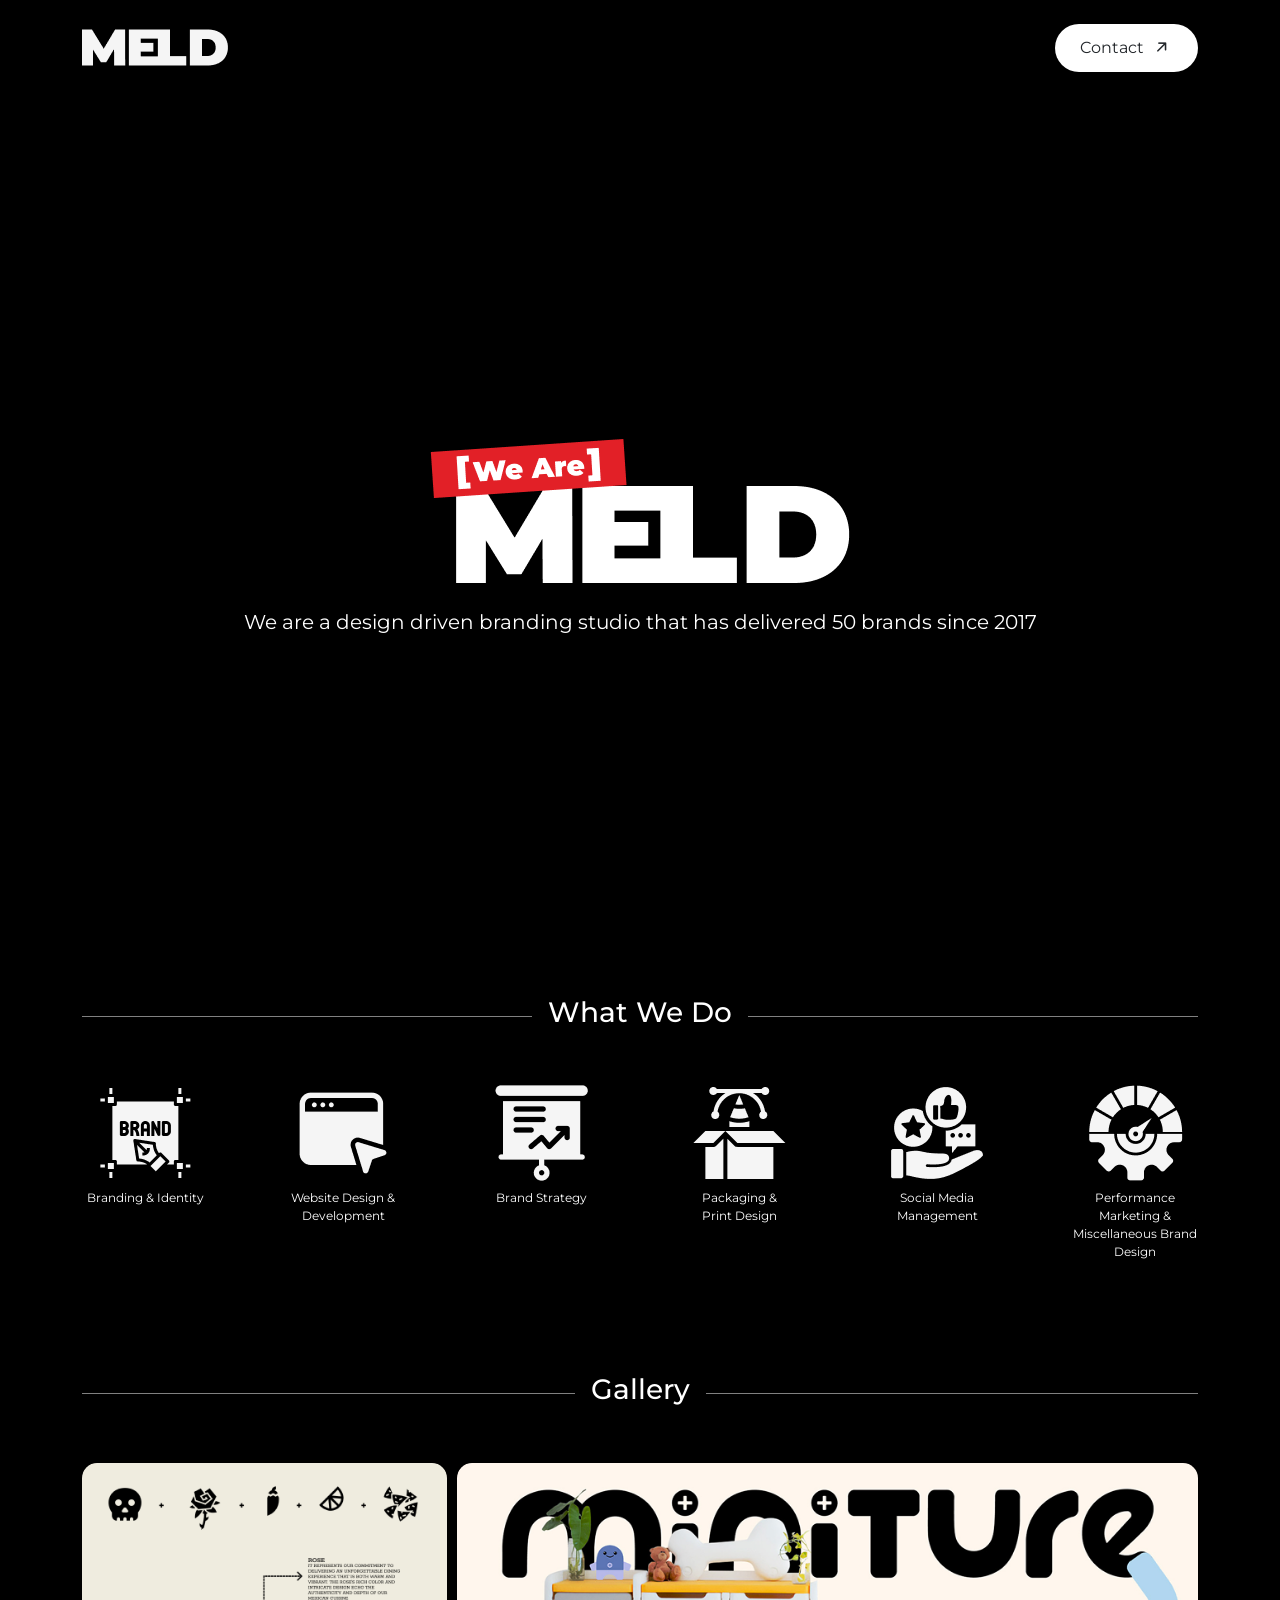
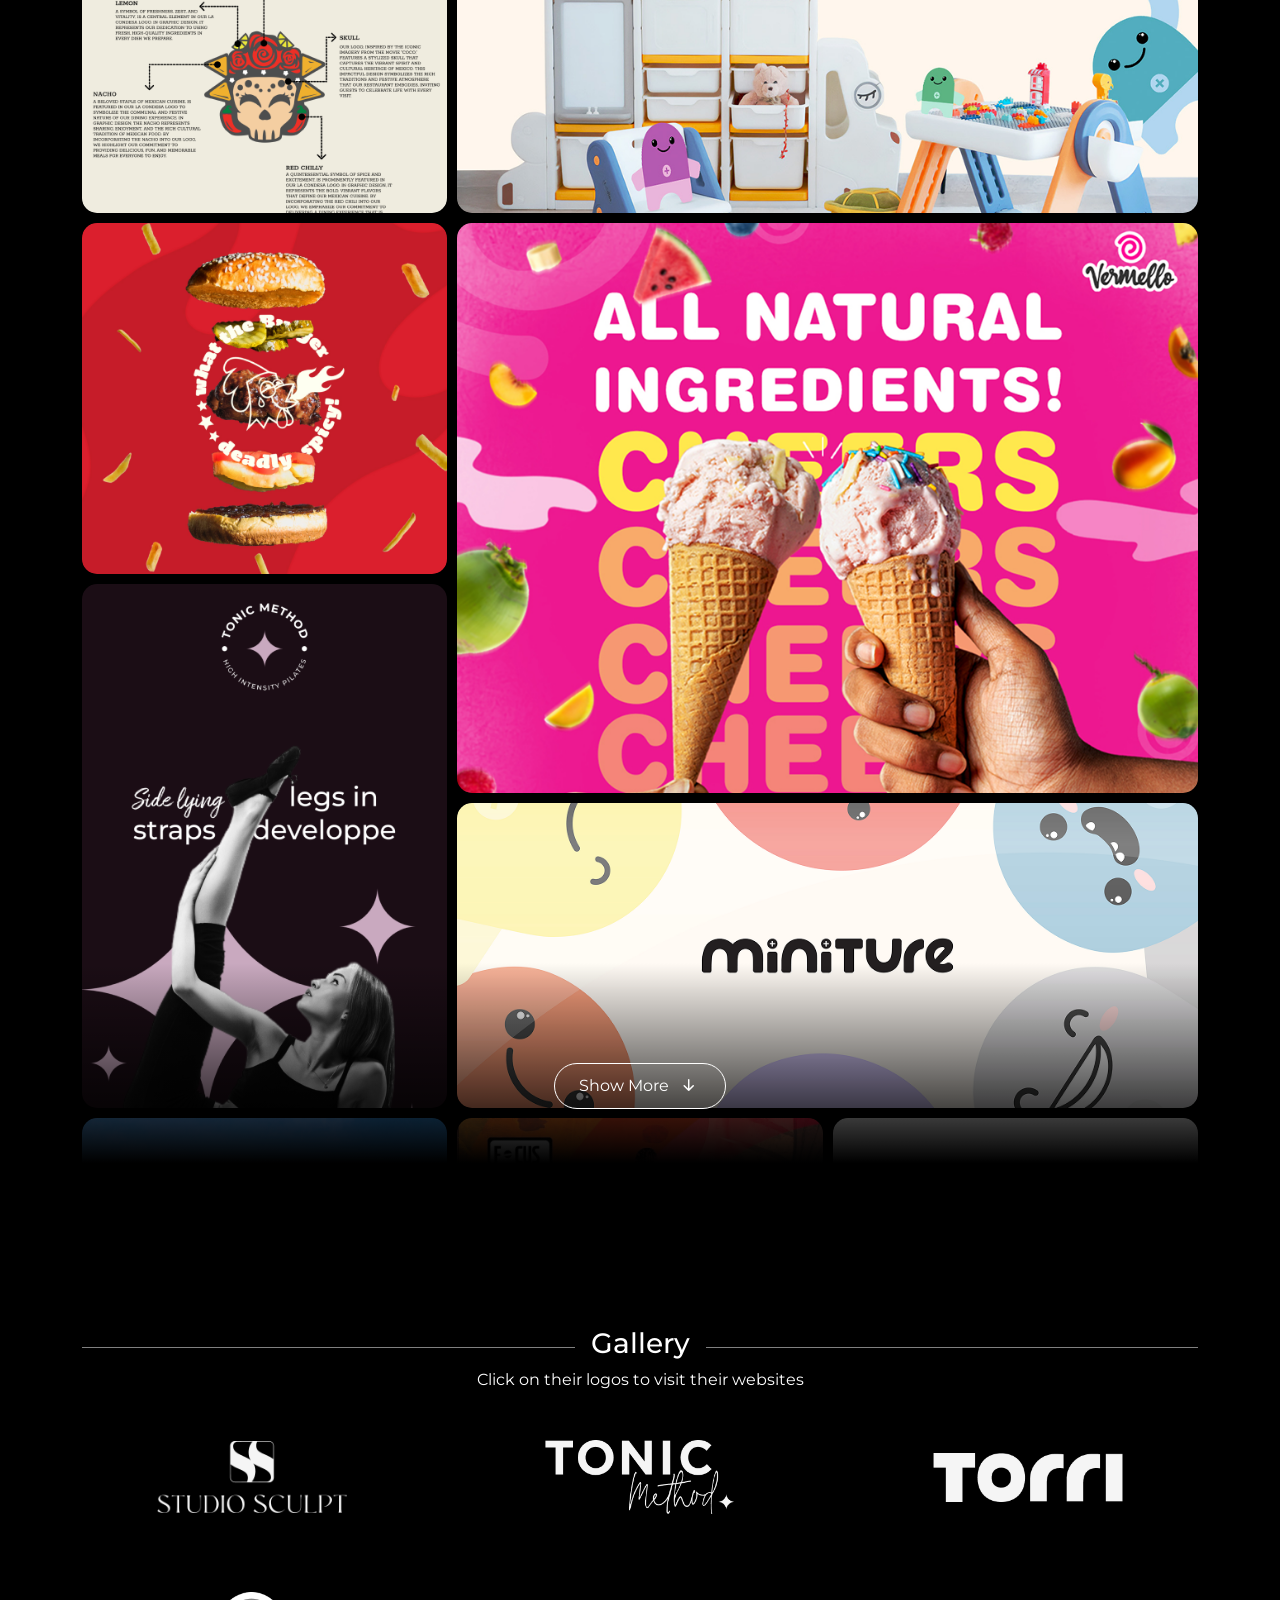
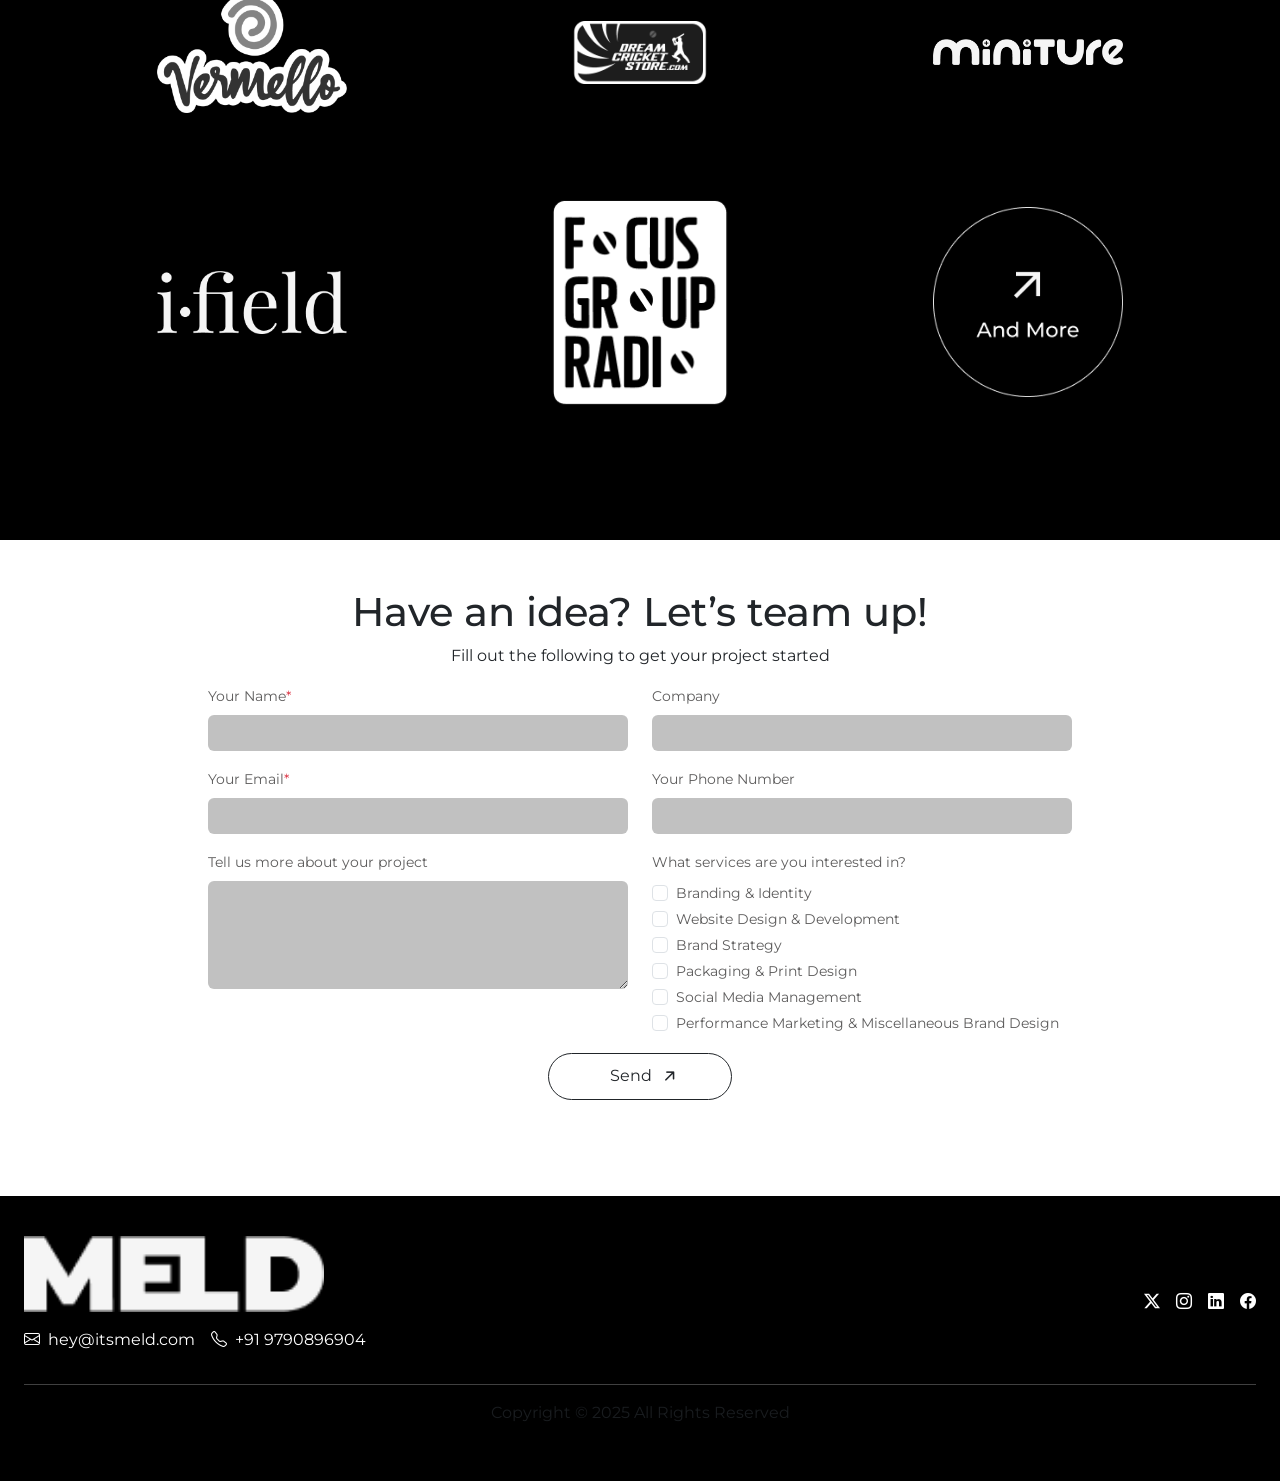
==== commit ec807e70: "new page" ====
--- a/index2.html
+++ b/index2.html
@@ -11,105 +11,240 @@
      <link href="https://fonts.googleapis.com/css2?family=Poppins:wght@100;200;300;400;500;600;700;800;900&display=swap" rel="stylesheet">
      <link href="https://cdn.jsdelivr.net/npm/bootstrap@5.0.2/dist/css/bootstrap.min.css" rel="stylesheet" integrity="sha384-EVSTQN3/azprG1Anm3QDgpJLIm9Nao0Yz1ztcQTwFspd3yD65VohhpuuCOmLASjC" crossorigin="anonymous">
 </head>
+<style>
+    .bg-dark {
+        background-color: #000000 !important;
+      }
+</style>
 <body class="bg-dark">
     
-    <nav class="navbar navbar-expand-lg">
+    <nav class="navbar navbar-expand-lg py-4">
         <div class="container">
-            <a class="navbar-brand" href="#"><img src="/assests2/logo.png" alt=""></a>
-            <!-- <label class="switch">
-                <input type="checkbox" id='switch-theme'>
-                <span class="slider round"></span>
-              </label> -->
+            <a class="navbar-brand" href="#"><img src="/assests2/logo.png" alt="" class="img-fluid"></a>
+           <button class="btn bg-white rounded-pill px-4 py-1 d-flex align-items-center tilt-icon fw-normal">Contact<i class="bi bi-arrow-up-short ms-1"></i></button>
         </div>
     </nav>
 
   <section class="container hero-section vh-100 d-flex flex-column justify-content-center align-items-center text-center">
-        <img src="/assests2/heroimg.png" alt="">
-        <p class="text-white">We are a design driven branding studio that has delivered 50 brands since 2017</p>
-  </section>
-
+        <img src="/assests2/heroimg.png" alt="" class="img-fluid">
+        <p class="text-white fs-5 mt-4">We are a design driven branding studio that has delivered 50 brands since 2017</p>
+  </section>
 
   <section class="container pb-5">
-    <h3 class="text-white text-center">Gallery</h3>
+    <div class=" section-title mb-5 gap-3">
+        <span class="line"></span>
+        <h3 class="text-white text-center">What We Do</h3>
+        <span class="line"></span>
+    </div>
+    <div class="row d-flex justify-content-md-between justify-content-center service_sections gap-5 flex-wrap">
+        <div class="col d-flex flex-column align-items-center gap-2">
+            <img src="/assests2/gallery/ser-1.png" alt="" class="img-fluid">
+            <p class="text-white text-center">Branding & Identity</p>
+        </div>
+        <div class="col d-flex flex-column align-items-center gap-2">
+            <img src="/assests2/gallery/ser-2.png" alt="" class="img-fluid">
+            <p class="text-white text-center">Website Design & <br>Development</p>
+        </div>
+        <div class="col d-flex flex-column align-items-center gap-2">
+            <img src="/assests2/gallery/ser-3.png" alt="" class="img-fluid">
+            <p class="text-white text-center">Brand Strategy</p>
+        </div>
+        <div class="col d-flex flex-column align-items-center gap-2">
+            <img src="/assests2/gallery/ser-4.png" alt="" class="img-fluid">
+            <p class="text-white text-center">Packaging & <br>Print Design</p>
+        </div>
+        <div class="col d-flex flex-column align-items-center gap-2">
+            <img src="/assests2/gallery/ser-5.png" alt="" class="img-fluid">
+            <p class="text-white text-center">Social Media <br>Management</p>
+        </div>
+        <div class="col d-flex flex-column align-items-center gap-2">
+            <img src="/assests2/gallery/ser-6.png" alt="" class="img-fluid">
+            <p class="text-white text-center">Performance Marketing & <br>Miscellaneous Brand Design</p>
+        </div>
+    </div>
+  </section>
+
+  <section class="container pb-5 mt-5 grid-container">
+    <div class=" section-title mb-5 gap-3">
+        <span class="line"></span>
+        <h3 class="text-white text-center">Gallery</h3>
+        <span class="line"></span>
+    </div>
+    
 
     <div class="grid-suspenser">
         <div class="grid-wrapper">
             <div>
-                <img src="/assests2/gallery/gal-1.png" alt="">
+                <img src="/assests2/gallery/gal-1.png" alt="" class="img-fluid">
             </div>
             <div class="wide-full">
-                <img src="/assests2/gallery/gal-2.png" alt="">
-            </div>
-            <div>
-                <img src="/assests2/gallery/gal1.1.png" alt="">
+                <img src="/assests2/gallery/gal-2.png" alt="" class="img-fluid">
+            </div>
+            <div>
+                <img src="/assests2/gallery/gal1.1.png" alt="" class="img-fluid">
             </div>
             <div class="tall wide-full">
-                <img src="/assests2/gallery/gal-5.png" alt="">
+                <img src="/assests2/gallery/gal-5.png" alt="" class="img-fluid">
             </div>
             <div class="tall">
-                <img src="/assests2/gallery/gal-4.png" alt="">
+                <img src="/assests2/gallery/gal-4.png" alt="" class="img-fluid">
             </div>
             <div class="wide-full">
-                <img src="/assests2/gallery/gal-3.png" alt="">
-            </div>
-            <div>
-                <img src="/assests2/gallery/gal-6.png" alt="">
-            </div>
-            <div>
-                <img src="/assests2/gallery/gal-7.png" alt="">
-            </div>
-            <div>
-                <img src="/assests2/gallery/gal-8.png" alt="">
+                <img src="/assests2/gallery/gal-3.png" alt="" class="img-fluid">
+            </div>
+            <div>
+                <img src="/assests2/gallery/gal-6.png" alt="" class="img-fluid">
+            </div>
+            <div>
+                <img src="/assests2/gallery/gal-7.png" alt="" class="img-fluid">
+            </div>
+            <div>
+                <img src="/assests2/gallery/gal-8.png" alt="" class="img-fluid">
             </div>
             <div class="wide-full">
-                <img src="/assests2/gallery/gal-9.png" alt="">
-            </div>
-            <div>
-                <img src="/assests2/gallery/gal-10.png" alt="">
+                <img src="/assests2/gallery/gal-9.png" alt="" class="img-fluid">
+            </div>
+            <div>
+                <img src="/assests2/gallery/gal-10.png" alt="" class="img-fluid">
             </div>
             <div class="tall wide-full">
-                <img src="/assests2/gallery/gal-11.png" alt="">
+                <img src="/assests2/gallery/gal-11.png" alt="" class="img-fluid">
             </div>
             <div class="tall">
-                <img src="/assests2/gallery/gal-12.png" alt="">
+                <img src="/assests2/gallery/gal-12.png" alt="" class="img-fluid">
             </div>
             <div class="wide-full xl">
-                <img src="/assests2/gallery/gal-13.png" alt="">
+                <img src="/assests2/gallery/gal-13.png" alt="" class="img-fluid">
             </div>
             <div class="wide-full xl">
-                <img src="/assests2/gallery/gal-14.png" alt="">
+                <img src="/assests2/gallery/gal-14.png" alt="" class="img-fluid">
             </div>
             <div class="wide">
-                <img src="/assests2/gallery/gal-15.png" alt="">
-            </div>
-            <div>
-                <img src="/assests2/gallery/gal-16.png" alt="">
+                <img src="/assests2/gallery/gal-15.png" alt="" class="img-fluid">
+            </div>
+            <div>
+                <img src="/assests2/gallery/gal-16.png" alt="" class="img-fluid">
             </div>
             
             
         </div>
+        <div id="scroll-to-view"></div>
     </div>
     <button id="show-more-btn" class="btn rounded-pill border-white text-white px-4 py-1 mx-auto d-flex align-items-center gap-2 align-content-center">Show More <i class="bi bi-arrow-down-short fs-4"></i></button>
   </section>
 
-  <section class="container pb-5">
-    <div class="mb-5">
+ 
+  <section class="container pb-5 mb-5">
+    <div class=" section-title  gap-3">
+        <span class="line"></span>
         <h3 class="text-white text-center">Gallery</h3>
-        <p class="text-white text-center">Click on their logos to visit their websites</p>
-    </div>
-
+        <span class="line"></span>
+        
+    </div>
+    <p class="text-white text-center mb-5">Click on their logos to visit their websites</p>
     <div class="logo_section">
-       <img src="/assests2/gallery/logo-1.png" alt="">
-       <img src="/assests2/gallery/logo-2.png" alt="">
-       <img src="/assests2/gallery/logo-3.png" alt="">
-       <img src="/assests2/gallery/logo-4.png" alt="">
-       <img src="/assests2/gallery/logo-5.png" alt="">
-       <img src="/assests2/gallery/logo-6.png" alt="">
-       <img src="/assests2/gallery/logo-7.png" alt="">
-       <img src="/assests2/gallery/logo-8.png" alt="">
-       <img src="/assests2/gallery/Add more.png" alt="">
+       <img src="/assests2/gallery/logo-1.png" alt="" class="img-fluid">
+       <img src="/assests2/gallery/logo-2.png" alt="" class="img-fluid">
+       <img src="/assests2/gallery/logo-3.png" alt="" class="img-fluid">
+       <img src="/assests2/gallery/logo-4.png" alt="" class="img-fluid">
+       <img src="/assests2/gallery/logo-5.png" alt="" class="img-fluid">
+       <img src="/assests2/gallery/logo-6.png" alt="" class="img-fluid">
+       <img src="/assests2/gallery/logo-7.png" alt="" class="img-fluid">
+       <img src="/assests2/gallery/logo-8.png" alt="" class="img-fluid">
+       <img src="/assests2/gallery/Add more.png" alt="" class="img-fluid">
       </div>
   </section>
+
+  <section class="bg-white pb-5">
+    <div class="w-75 p-5 bg-white rounded mx-auto">
+        <h2 class="text-center text-center fw-medium fs-1">Have an idea? Let’s team up!</h2>
+        <p class="text-center">Fill out the following to get your project started</p>
+        <form class="form_css" action="https://formspree.io/mlebdgdb">
+            <div class="row mb-3">
+                <div class="col-md-6">
+                    <label class="form-label">Your Name<span class="text-danger">*</span></label>
+                    <input type="text" class="form-control" required>
+                </div>
+                <div class="col-md-6">
+                    <label class="form-label">Company</label>
+                    <input type="text" class="form-control">
+                </div>
+            </div>
+            <div class="row mb-3">
+                <div class="col-md-6">
+                    <label class="form-label">Your Email<span class="text-danger">*</span></label>
+                    <input type="email" class="form-control" required>
+                </div>
+                <div class="col-md-6">
+                    <label class="form-label">Your Phone Number</label>
+                    <input type="tel" class="form-control">
+                </div>
+            </div>
+            <div class="row mb-3">
+                <div class="col-md-6">
+                    <label class="form-label">Tell us more about your project</label>
+                    <textarea class="form-control" rows="4"></textarea>
+                </div>
+                <div class="col-md-6">
+                    <label class="form-label">What services are you interested in?</label>
+                <div class="form-check">
+                    <input class="form-check-input" type="checkbox" id="branding">
+                    <label class="form-check-label" for="branding">Branding & Identity</label>
+                </div>
+                <div class="form-check">
+                    <input class="form-check-input" type="checkbox" id="web-design">
+                    <label class="form-check-label" for="web-design">Website Design & Development</label>
+                </div>
+                <div class="form-check">
+                    <input class="form-check-input" type="checkbox" id="brand-strategy">
+                    <label class="form-check-label" for="brand-strategy">Brand Strategy</label>
+                </div>
+                <div class="form-check">
+                    <input class="form-check-input" type="checkbox" id="packaging">
+                    <label class="form-check-label" for="packaging">Packaging & Print Design</label>
+                </div>
+                <div class="form-check">
+                    <input class="form-check-input" type="checkbox" id="social-media">
+                    <label class="form-check-label" for="social-media">Social Media Management</label>
+                </div>
+                <div class="form-check">
+                    <input class="form-check-input" type="checkbox" id="performance-marketing">
+                    <label class="form-check-label" for="performance-marketing">Performance Marketing & Miscellaneous Brand Design</label>
+                </div>
+                </div>
+              
+            </div>
+          
+            <div class="text-center">
+                <button type="submit" class="btn btn-dark bg-white text-dark rounded-pill  d-flex align-items-center tilt-icon py-1 mx-auto" style="padding: 20px 50px 20px 61px;">Send<i class="bi bi-arrow-up-short ms-1"></i></button>
+            </div>
+        </form>
+    </div>
+  </section>
+
+  <footer class="container-fluid d-flex flex-wrap justify-content-center justify-content-md-between align-items-center py-3 my-4 px-4">
+    <div class="col-md-4 d-flex align-items-center align-items-md-start flex-column gap-3">
+      <a href="/" class="mb-3 me-2 mb-md-0 text-body-secondary text-decoration-none lh-1">
+       <img src="/assests2/logo.png" alt="" width="300" class="img-fluid">
+      </a>
+      <div class="d-flex gap-3">
+        <div class="text-white d-flex gap-2"><i class="bi bi-envelope"></i><p> hey@itsmeld.com</p></div>
+        <div class="text-white d-flex gap-2"><i class="bi bi-telephone"></i><p>  +91 9790896904</p></div>
+      </div>
+    </div>
+
+    <ul class="nav col-md-4 justify-content-end list-unstyled d-flex">
+      <li class="ms-3"><a class="text-white" href="#"><i class="bi bi-twitter-x"></i></a></li>
+      <li class="ms-3"><a class="text-white" href="#"><i class="bi bi-instagram"></i></a></li>
+      <li class="ms-3"><a class="text-white" href="#"><i class="bi bi-linkedin"></i></a></li>
+      <li class="ms-3"><a class="text-white" href="#"><i class="bi bi-facebook"></i></a></li>
+    </ul>
+
+    <div class="w-100">
+        <hr>
+        <p class="text-muted text-center">Copyright © 2025 All Rights Reserved </p>
+    </div>
+  </footer>
     <script src="https://cdn.jsdelivr.net/npm/bootstrap@5.0.2/dist/js/bootstrap.bundle.min.js" integrity="sha384-MrcW6ZMFYlzcLA8Nl+NtUVF0sA7MsXsP1UyJoMp4YLEuNSfAP+JcXn/tWtIaxVXM" crossorigin="anonymous"></script>
     <script src="script2.js"></script>
 </body>
--- a/style3.css
+++ b/style3.css
@@ -1,5 +1,5 @@
 @import url("https://cdn.jsdelivr.net/npm/bootstrap-icons@1.11.3/font/bootstrap-icons.min.css");
-@import url('https://fonts.googleapis.com/css2?family=Poppins:wght@100;200;300;400;500;600;700;800;900&display=swap');
+@import url('https://fonts.googleapis.com/css2?family=Montserrat:wght@100;200;300;400;500;600;700;800;900&display=swap');
 
 
 
@@ -16,6 +16,9 @@
  :root{
   interpolate-size: allow-keywords;
  }
+ .bg-dark {
+  background-color: #000000 !important;
+}
  html {
     line-height: 1.15; /* 1 */
     -webkit-text-size-adjust: 100%; /* 2 */
@@ -30,7 +33,7 @@
   
   body  {
     margin: 0;
-    font-family: 'Poppins', sans-serif !important;
+    font-family: 'Montserrat', sans-serif !important;
   }
   
   
@@ -370,6 +373,7 @@
     object-fit: cover;
     border-radius: 15px;
     object-position: top;
+    cursor: pointer
   }
   
   .grid-wrapper {
@@ -416,7 +420,7 @@
     left: 0;
     width: 100%;
     height: 200px;
-    background: linear-gradient(to bottom, rgb(0 0 0 / 0%) 0%, rgb(33 37 41) 100%);
+    background: linear-gradient(to bottom, rgb(0 0 0 / 0%) 0%, rgb(0 0 0) 100%);
     pointer-events: none;
     z-index: 1;
 }
@@ -428,10 +432,62 @@
   grid-template-columns: repeat(auto-fit, minmax(300px, 1fr));
   place-items: center;
 }
+.grid-container{
+  margin-bottom: 170px;
+}
+#show-more-btn{
+  margin-top: -100px;
+  z-index: 2;
+  position: relative;
+}
 .logo_section img {
   object-fit: contain;
   width: 190px;
   height: auto;
   place-items: center;
   margin-bottom: 30px;
+}
+.service_sections p{
+  font-weight: normal;
+  font-size: 12px;
+}
+hr{
+  color: white !important;
+}
+.tilt-icon i {
+  transform: rotate(45deg);
+  font-size: 25px;
+}
+.line {
+  flex-grow: 1;
+  height: 1px;
+  background-color: gray;
+}
+.section-title {
+  display: flex;
+  align-items: center;
+}
+.service_sections img {
+  min-width: 95px;
+}
+.form_css input.form-control,.form_css textarea.form-control{
+  background: #C1C1C1;
+  border: none;
+}
+.form_css label{
+  color: #5e5d5d;
+  font-size: 14px;
+}
+.logo_section img {
+  transition: transform 0.3s ease-in-out;
+  cursor: pointer;
+}
+
+.logo_section img:hover {
+  transform: scale(1.1);
+}
+@media (max-width: 991px) {
+  .grid-wrapper {
+    grid-template-columns: auto;
+  }
 }
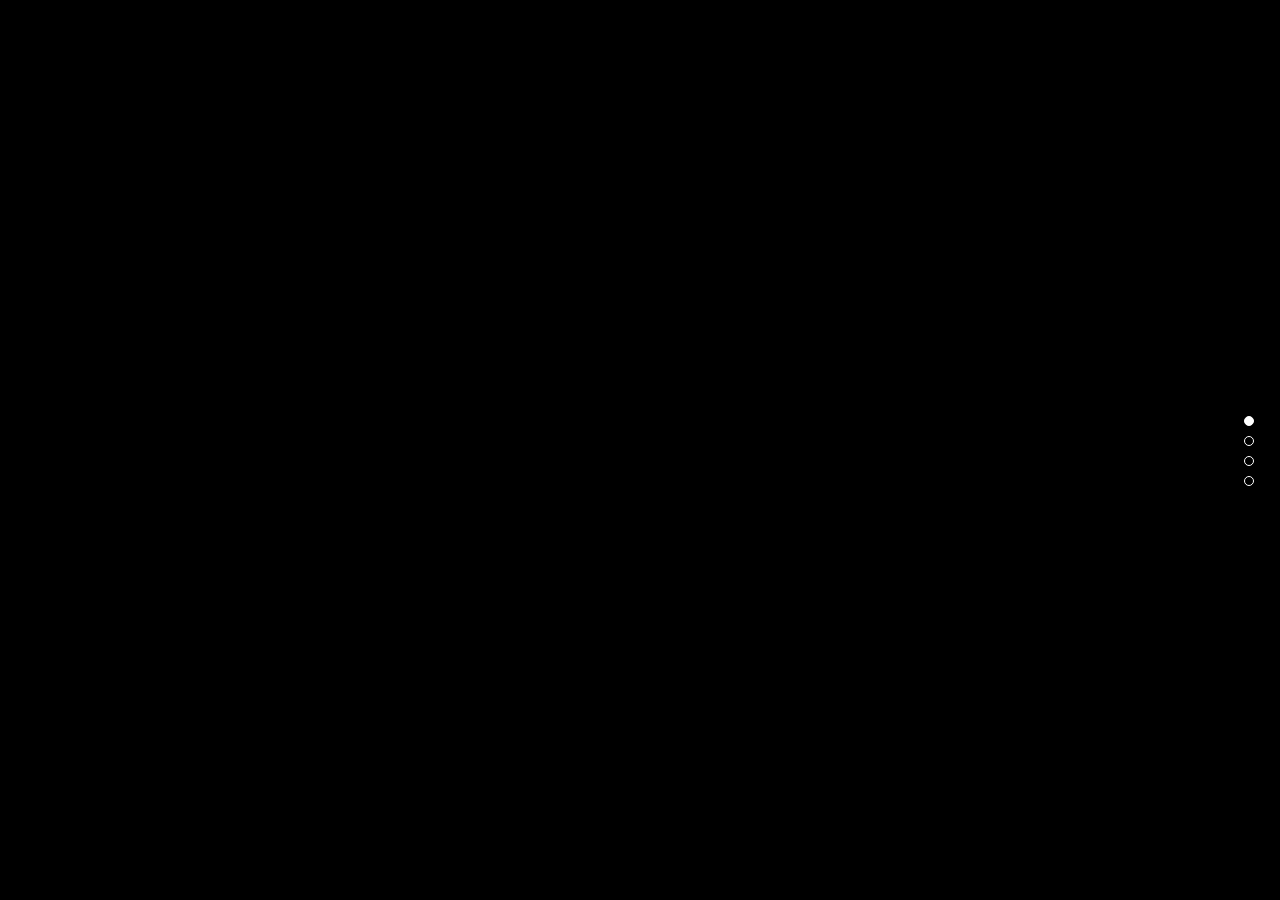
==== commit bbc49b6c: "new page" ====
--- a/index2.html
+++ b/index2.html
@@ -1,251 +1,209 @@
 <!DOCTYPE html>
 <html lang="en">
+
 <head>
-    <meta charset="UTF-8">
-    <meta name="viewport" content="width=device-width, initial-scale=1.0">
-    <title>Document</title>
-   
-    <!-- <link rel="stylesheet" href="style2.css"> -->
-     <link rel="stylesheet" href="style3.css">
-     <link rel="stylesheet" href="https://cdn.jsdelivr.net/npm/bootstrap-icons@1.11.3/font/bootstrap-icons.min.css">
-     <link href="https://fonts.googleapis.com/css2?family=Poppins:wght@100;200;300;400;500;600;700;800;900&display=swap" rel="stylesheet">
-     <link href="https://cdn.jsdelivr.net/npm/bootstrap@5.0.2/dist/css/bootstrap.min.css" rel="stylesheet" integrity="sha384-EVSTQN3/azprG1Anm3QDgpJLIm9Nao0Yz1ztcQTwFspd3yD65VohhpuuCOmLASjC" crossorigin="anonymous">
+	<meta charset="utf-8">
+	<title>MELD</title>
+	<meta name= "Description" content="MELD is a multidisciplinary design studio, specialized in branding, social media and content creation. "/>    
+	<link rel="image_src" href="res/meld2.png">
+	<meta property="og:image" content="res/meldog.png" />
+
+	<script src="https://cdn.jsdelivr.net/npm/p5@1.3.1/lib/p5.js"></script>
+	<script src="landing.js"></script>
+	<script src="hiMeld.js"></script>
+	<script src="waaremeld.js"></script>
+
+    <link rel="icon" type="image/png" href="faviconmeld.png"/>
+
+	<!-- <script src="/res/pageable.js"> </script> -->
+	<!-- <link rel="stylesheet" href="/res/pageable.css"> -->
+	<!-- <link rel="stylesheet" href="res/smoothbox.css"> -->
+	<!-- <link rel="stylesheet" href="venobox.css"> -->
+	<link rel="stylesheet" href="lightgallery.css">
+	<!-- <link rel="stylesheet" href="nanogallery2.min.css"> -->
+	<link rel="stylesheet" href="css/lightgallery.css">
+	<link rel="stylesheet"  href="res/jquery.pagepiling.css" />
+	<link rel="stylesheet" href="style.css">
+	<link rel="stylesheet" href="shadowanim.css">
+	<!--jQuery-->
+	<script type="text/javascript" src="https://ajax.googleapis.com/ajax/libs/jquery/1.8.3/jquery.js"></script>
+	<!-- <script src="http://ajax.googleapis.com/ajax/libs/jquery/1.11.1/jquery.min.js"></script> -->
+	<script src="res/jquery.pagepiling.js"></script>
+	
+	<!-- <script type="text/javascript" src="js/smoothbox.min.js"></script> -->
+	<!-- <script src="venobox.min.js"></script> -->
+	<!-- <script src="js/jquery.nanogallery2.min.js"></script> -->
+	
+
 </head>
-<style>
-    .bg-dark {
-        background-color: #000000 !important;
-      }
-</style>
-<body class="bg-dark">
-    
-    <nav class="navbar navbar-expand-lg py-4">
-        <div class="container">
-            <a class="navbar-brand" href="#"><img src="/assests2/logo.png" alt="" class="img-fluid"></a>
-           <button class="btn bg-white rounded-pill px-4 py-1 d-flex align-items-center tilt-icon fw-normal">Contact<i class="bi bi-arrow-up-short ms-1"></i></button>
-        </div>
-    </nav>
-
-  <section class="container hero-section vh-100 d-flex flex-column justify-content-center align-items-center text-center">
-        <img src="/assests2/heroimg.png" alt="" class="img-fluid">
-        <p class="text-white fs-5 mt-4">We are a design driven branding studio that has delivered 50 brands since 2017</p>
-  </section>
-
-  <section class="container pb-5">
-    <div class=" section-title mb-5 gap-3">
-        <span class="line"></span>
-        <h3 class="text-white text-center">What We Do</h3>
-        <span class="line"></span>
-    </div>
-    <div class="row d-flex justify-content-md-between justify-content-center service_sections gap-5 flex-wrap">
-        <div class="col d-flex flex-column align-items-center gap-2">
-            <img src="/assests2/gallery/ser-1.png" alt="" class="img-fluid">
-            <p class="text-white text-center">Branding & Identity</p>
-        </div>
-        <div class="col d-flex flex-column align-items-center gap-2">
-            <img src="/assests2/gallery/ser-2.png" alt="" class="img-fluid">
-            <p class="text-white text-center">Website Design & <br>Development</p>
-        </div>
-        <div class="col d-flex flex-column align-items-center gap-2">
-            <img src="/assests2/gallery/ser-3.png" alt="" class="img-fluid">
-            <p class="text-white text-center">Brand Strategy</p>
-        </div>
-        <div class="col d-flex flex-column align-items-center gap-2">
-            <img src="/assests2/gallery/ser-4.png" alt="" class="img-fluid">
-            <p class="text-white text-center">Packaging & <br>Print Design</p>
-        </div>
-        <div class="col d-flex flex-column align-items-center gap-2">
-            <img src="/assests2/gallery/ser-5.png" alt="" class="img-fluid">
-            <p class="text-white text-center">Social Media <br>Management</p>
-        </div>
-        <div class="col d-flex flex-column align-items-center gap-2">
-            <img src="/assests2/gallery/ser-6.png" alt="" class="img-fluid">
-            <p class="text-white text-center">Performance Marketing & <br>Miscellaneous Brand Design</p>
-        </div>
-    </div>
-  </section>
-
-  <section class="container pb-5 mt-5 grid-container">
-    <div class=" section-title mb-5 gap-3">
-        <span class="line"></span>
-        <h3 class="text-white text-center">Gallery</h3>
-        <span class="line"></span>
-    </div>
-    
-
-    <div class="grid-suspenser">
-        <div class="grid-wrapper">
-            <div>
-                <img src="/assests2/gallery/gal-1.png" alt="" class="img-fluid">
-            </div>
-            <div class="wide-full">
-                <img src="/assests2/gallery/gal-2.png" alt="" class="img-fluid">
-            </div>
-            <div>
-                <img src="/assests2/gallery/gal1.1.png" alt="" class="img-fluid">
-            </div>
-            <div class="tall wide-full">
-                <img src="/assests2/gallery/gal-5.png" alt="" class="img-fluid">
-            </div>
-            <div class="tall">
-                <img src="/assests2/gallery/gal-4.png" alt="" class="img-fluid">
-            </div>
-            <div class="wide-full">
-                <img src="/assests2/gallery/gal-3.png" alt="" class="img-fluid">
-            </div>
-            <div>
-                <img src="/assests2/gallery/gal-6.png" alt="" class="img-fluid">
-            </div>
-            <div>
-                <img src="/assests2/gallery/gal-7.png" alt="" class="img-fluid">
-            </div>
-            <div>
-                <img src="/assests2/gallery/gal-8.png" alt="" class="img-fluid">
-            </div>
-            <div class="wide-full">
-                <img src="/assests2/gallery/gal-9.png" alt="" class="img-fluid">
-            </div>
-            <div>
-                <img src="/assests2/gallery/gal-10.png" alt="" class="img-fluid">
-            </div>
-            <div class="tall wide-full">
-                <img src="/assests2/gallery/gal-11.png" alt="" class="img-fluid">
-            </div>
-            <div class="tall">
-                <img src="/assests2/gallery/gal-12.png" alt="" class="img-fluid">
-            </div>
-            <div class="wide-full xl">
-                <img src="/assests2/gallery/gal-13.png" alt="" class="img-fluid">
-            </div>
-            <div class="wide-full xl">
-                <img src="/assests2/gallery/gal-14.png" alt="" class="img-fluid">
-            </div>
-            <div class="wide">
-                <img src="/assests2/gallery/gal-15.png" alt="" class="img-fluid">
-            </div>
-            <div>
-                <img src="/assests2/gallery/gal-16.png" alt="" class="img-fluid">
-            </div>
-            
-            
-        </div>
-        <div id="scroll-to-view"></div>
-    </div>
-    <button id="show-more-btn" class="btn rounded-pill border-white text-white px-4 py-1 mx-auto d-flex align-items-center gap-2 align-content-center">Show More <i class="bi bi-arrow-down-short fs-4"></i></button>
-  </section>
-
- 
-  <section class="container pb-5 mb-5">
-    <div class=" section-title  gap-3">
-        <span class="line"></span>
-        <h3 class="text-white text-center">Gallery</h3>
-        <span class="line"></span>
-        
-    </div>
-    <p class="text-white text-center mb-5">Click on their logos to visit their websites</p>
-    <div class="logo_section">
-       <img src="/assests2/gallery/logo-1.png" alt="" class="img-fluid">
-       <img src="/assests2/gallery/logo-2.png" alt="" class="img-fluid">
-       <img src="/assests2/gallery/logo-3.png" alt="" class="img-fluid">
-       <img src="/assests2/gallery/logo-4.png" alt="" class="img-fluid">
-       <img src="/assests2/gallery/logo-5.png" alt="" class="img-fluid">
-       <img src="/assests2/gallery/logo-6.png" alt="" class="img-fluid">
-       <img src="/assests2/gallery/logo-7.png" alt="" class="img-fluid">
-       <img src="/assests2/gallery/logo-8.png" alt="" class="img-fluid">
-       <img src="/assests2/gallery/Add more.png" alt="" class="img-fluid">
-      </div>
-  </section>
-
-  <section class="bg-white pb-5">
-    <div class="w-75 p-5 bg-white rounded mx-auto">
-        <h2 class="text-center text-center fw-medium fs-1">Have an idea? Let’s team up!</h2>
-        <p class="text-center">Fill out the following to get your project started</p>
-        <form class="form_css" action="https://formspree.io/mlebdgdb">
-            <div class="row mb-3">
-                <div class="col-md-6">
-                    <label class="form-label">Your Name<span class="text-danger">*</span></label>
-                    <input type="text" class="form-control" required>
-                </div>
-                <div class="col-md-6">
-                    <label class="form-label">Company</label>
-                    <input type="text" class="form-control">
-                </div>
-            </div>
-            <div class="row mb-3">
-                <div class="col-md-6">
-                    <label class="form-label">Your Email<span class="text-danger">*</span></label>
-                    <input type="email" class="form-control" required>
-                </div>
-                <div class="col-md-6">
-                    <label class="form-label">Your Phone Number</label>
-                    <input type="tel" class="form-control">
-                </div>
-            </div>
-            <div class="row mb-3">
-                <div class="col-md-6">
-                    <label class="form-label">Tell us more about your project</label>
-                    <textarea class="form-control" rows="4"></textarea>
-                </div>
-                <div class="col-md-6">
-                    <label class="form-label">What services are you interested in?</label>
-                <div class="form-check">
-                    <input class="form-check-input" type="checkbox" id="branding">
-                    <label class="form-check-label" for="branding">Branding & Identity</label>
-                </div>
-                <div class="form-check">
-                    <input class="form-check-input" type="checkbox" id="web-design">
-                    <label class="form-check-label" for="web-design">Website Design & Development</label>
-                </div>
-                <div class="form-check">
-                    <input class="form-check-input" type="checkbox" id="brand-strategy">
-                    <label class="form-check-label" for="brand-strategy">Brand Strategy</label>
-                </div>
-                <div class="form-check">
-                    <input class="form-check-input" type="checkbox" id="packaging">
-                    <label class="form-check-label" for="packaging">Packaging & Print Design</label>
-                </div>
-                <div class="form-check">
-                    <input class="form-check-input" type="checkbox" id="social-media">
-                    <label class="form-check-label" for="social-media">Social Media Management</label>
-                </div>
-                <div class="form-check">
-                    <input class="form-check-input" type="checkbox" id="performance-marketing">
-                    <label class="form-check-label" for="performance-marketing">Performance Marketing & Miscellaneous Brand Design</label>
-                </div>
-                </div>
-              
-            </div>
-          
-            <div class="text-center">
-                <button type="submit" class="btn btn-dark bg-white text-dark rounded-pill  d-flex align-items-center tilt-icon py-1 mx-auto" style="padding: 20px 50px 20px 61px;">Send<i class="bi bi-arrow-up-short ms-1"></i></button>
-            </div>
-        </form>
-    </div>
-  </section>
-
-  <footer class="container-fluid d-flex flex-wrap justify-content-center justify-content-md-between align-items-center py-3 my-4 px-4">
-    <div class="col-md-4 d-flex align-items-center align-items-md-start flex-column gap-3">
-      <a href="/" class="mb-3 me-2 mb-md-0 text-body-secondary text-decoration-none lh-1">
-       <img src="/assests2/logo.png" alt="" width="300" class="img-fluid">
-      </a>
-      <div class="d-flex gap-3">
-        <div class="text-white d-flex gap-2"><i class="bi bi-envelope"></i><p> hey@itsmeld.com</p></div>
-        <div class="text-white d-flex gap-2"><i class="bi bi-telephone"></i><p>  +91 9790896904</p></div>
-      </div>
-    </div>
-
-    <ul class="nav col-md-4 justify-content-end list-unstyled d-flex">
-      <li class="ms-3"><a class="text-white" href="#"><i class="bi bi-twitter-x"></i></a></li>
-      <li class="ms-3"><a class="text-white" href="#"><i class="bi bi-instagram"></i></a></li>
-      <li class="ms-3"><a class="text-white" href="#"><i class="bi bi-linkedin"></i></a></li>
-      <li class="ms-3"><a class="text-white" href="#"><i class="bi bi-facebook"></i></a></li>
-    </ul>
-
-    <div class="w-100">
-        <hr>
-        <p class="text-muted text-center">Copyright © 2025 All Rights Reserved </p>
-    </div>
-  </footer>
-    <script src="https://cdn.jsdelivr.net/npm/bootstrap@5.0.2/dist/js/bootstrap.bundle.min.js" integrity="sha384-MrcW6ZMFYlzcLA8Nl+NtUVF0sA7MsXsP1UyJoMp4YLEuNSfAP+JcXn/tWtIaxVXM" crossorigin="anonymous"></script>
-    <script src="script2.js"></script>
+
+<body>
+	
+	
+	<div id="main">
+		<div id="pagepiling">
+		<section data-anchor="Page 1" class="section">
+			<div id="landing"></div>
+			
+		</section>
+		
+
+		<section data-anchor="Page 2" class="section">
+			<div id="hi">
+
+
+				<div id="hiweareMeld"></div>
+				
+				<div class="aboutText">
+					<div id="wearemeld"></div>
+					<p>
+						We're a design studio. At MELD we help our clients reach their goals for their businesses by
+						providing them with creative visual expressions.
+						We provide creative direction, corporate branding & consultancy, packaging design, editorial
+						design, graphical illustration and social media visual content creation.
+					</p>
+				</div>
+			</div>
+		</section>
+
+		<section data-anchor="Page 3" class="section" id="aboutpg">
+			<div >
+				<h2 class="sheading" id="werkhead">Our work</h2>
+				<div class="grid-container" id="lightgallery" data-nanogallery2>
+					
+					<div class="i1" >
+
+						<a  href="sliderimgs/Catnap01.jpg " class="sb , venobox" data-gall>
+							<img src="logo/catnap-01.png" alt="">
+						</a>
+					</div>
+					
+					<a href="sliderimgs/Catnap02.jpg" class="sb , venobox" data-gall></a>
+					<a href="sliderimgs/Catnap03.jpg" class="sb , venobox" data-gall></a>
+
+					<div class="i2">
+						<a href="sliderimgs/MadMaze01.jpg " class="sb , venobox" data-gall>
+							<img src="logo/madmaze-01.png" alt="">
+						</a>
+					</div>
+					<a href="sliderimgs/MadMaze02.jpg" class="sb , venobox" data-gall></a>
+					<a href="sliderimgs/MadMaze03.jpg" class="sb , venobox" data-gall></a>
+
+					<div class="i3">
+						<a href="sliderimgs/GoGoli-01.jpg" class="sb , venobox" data-gall>
+							<img src="logo/gogoli-01.png" alt="">
+						</a>
+					</div>
+					<a href="sliderimgs/GoGoli-02.jpg" class="sb , venobox" data-gall></a>
+					<a href="sliderimgs/GoGoli-03.jpg" class="sb , venobox" data-gall></a>
+
+					<div class="i4">
+						<a href="sliderimgs/Caveman04.jpg" class="sb , venobox" data-gall>
+							<img src="logo/Logos_Caveman.png" alt="">
+						</a>
+					</div>
+					<a href="sliderimgs/Caveman05.jpg" class="sb , venobox" data-gall></a>
+					<a href="sliderimgs/Caveman06.jpg" class="sb , venobox" data-gall></a>
+
+					<div class="i5">
+						<a href="sliderimgs/Evolve01.jpg" class="sb , venobox" data-gall>
+							<img src="logo/Logos_Evolve.png" alt="">
+						</a>
+					</div>
+					<a href="sliderimgs/Evolve02.jpg" class="sb , venobox" data-gall></a>
+					<a href="sliderimgs/Evolve03.jpg" class="sb , venobox" data-gall></a>
+
+					<div class="i6">
+						<a href="sliderimgs/Zeal-Fit01.jpg" class="sb , venobox" data-gall>
+							<img src="logo/Logos_Zeal Fit.png" alt="">
+						</a>
+					</div>
+					<a href="sliderimgs/Zeal-Fit02.jpg" class="sb , venobox" data-gall></a>
+					<a href="sliderimgs/Zeal-Fit03.jpg" class="sb , venobox" data-gall></a>
+
+					<div class="i7">
+						<a href="sliderimgs/ProCuts01.jpg" class="sb , venobox" data-gall>
+							<img src="logo/Logos_ProCuts.png" alt="">
+						</a>
+					</div>
+					<a href="sliderimgs/ProCuts02.jpg" class="sb , venobox" data-gall></a>
+					<a href="sliderimgs/ProCuts03.jpg" class="sb , venobox" data-gall></a>
+
+					<div class="i8">
+						<a href="sliderimgs/Thulir01.jpg" class="sb , venobox" data-gall>
+							<img src="logo/thulir-01.png" alt="">
+						</a>
+					</div>
+					<a href="sliderimgs/Thulir02.jpg" class="sb , venobox" data-gall></a>
+					<a href="sliderimgs/Thulir03.jpg" class="sb , venobox" data-gall></a>
+
+					<div class="i9">
+						<a href="#">
+							<img src="logo/jugaad-01.png" alt="">
+						</a>
+					</div>
+
+					<div class="i10">
+						<a href="sliderimgs/Nutri-Immuno01.jpg" class="sb , venobox" data-gall>
+							<img src="logo/Logos_Nutri Immuno.png" alt="">
+						</a>
+					</div>
+					<a href="sliderimgs/Nutri-Immuno02.jpg" class="sb , venobox" data-gall></a>
+					<a href="sliderimgs/Nutri-Immuno03.jpg" class="sb , venobox" data-gall></a>
+
+					<div class="i11">
+						<a href="sliderimgs/Dr01.jpg" class="sb , venobox" data-gall>
+							<img src="logo/drbraces-01.png" alt="">
+						</a>
+					</div>
+					<a href="sliderimgs/Dr02.jpg" class="sb , venobox" data-gall></a>
+					<a href="sliderimgs/Dr03.jpg" class="sb , venobox" data-gall></a>
+
+					<div class="i12">
+						<a href="#">
+							<img src="" alt="">
+						</a>
+					</div>
+				</div>
+			</div>
+	
+	</section>
+
+	<section data-anchor="Page 4" id="contactSection" class="section">
+		<h2 class="sheading">Get in touch</h2>
+		<div id="contact">
+			
+		<form action="https://formspree.io/mlebdgdb" method="POST">
+			<label>
+				Hi, My name is	
+				<input type="text" id="contactname" name="nameoftheperson" required>
+			</label>
+			<label>
+				This is my email
+				<input type="text" id="email" name="_replyto" required>
+			</label>
+			<label>	I'm looking for
+				<textarea cols="23" name="message" id="msgtext"></textarea></label>
+	
+
+			<!-- your other form fields go here -->
+
+			<button type="submit">Send</button>
+		</form>
+		<p>EMAIL : contactus@meldweare.com   //   CALL : +91 9790896904 / +91 7338880941  </p>
+		<p></p>
+	</div>
+	</section>
+
+ </div>
+</div>
+
+	
+
+
+
+<script src="js/lightgallery.js"></script>
+	<script src="main.js"></script>
 </body>
+
 </html>
--- a/res/pageable.css
+++ b/res/pageable.css
@@ -0,0 +1,80 @@
+/*
+ Pageable
+ Copyright (c) 2017 Karl Saunders (http://mobius.ovh)
+ Dual licensed under the MIT (http://www.opensource.org/licenses/mit-license.php)
+ and GPL (http://www.opensource.org/licenses/gpl-license.php) licenses.
+
+ Version: 0.6.8
+
+*/
+.pg-pips {
+  position: fixed;
+  z-index: 1000;
+}
+
+.pg-pips ul {
+  margin: 0;
+  padding: 0;
+}
+
+.pg-pips ul li {
+  width: 14px;
+  height: 14px;
+  margin: 7px;
+  position: relative;
+}
+
+.pg-pips ul li:hover a {
+  width: 10px;
+  height: 10px;
+  margin: -5px 0px 0px -5px;
+}
+
+.pg-pips ul li a {
+  display: block;
+  z-index: 1;
+  cursor: pointer;
+  text-decoration: none;
+  border-radius: 50%;
+  position: absolute;
+  z-index: 1;
+  height: 4px;
+  width: 4px;
+  border: 0;
+  background: #fff;
+  left: 50%;
+  top: 50%;
+  margin: -2px 0 0 -2px;
+}
+
+.pg-pips ul li a.active,
+.pg-pips ul li:hover a.active {
+  position: absolute;
+  height: 14px;
+  width: 14px;
+  margin: -7px 0 0 -7px;
+  border-radius: 100%;
+}
+
+.pg-vertical .pg-pips {
+  right: 10px;
+  top: 50%;
+  -webkit-transform: translate3d(0, -50%, 0);
+          transform: translate3d(0, -50%, 0);
+}
+
+.pg-vertical .pg-pips li {
+  display: block;
+}
+
+.pg-horizontal .pg-pips {
+  bottom: 10px;
+  left: 50%;
+  -webkit-transform: translate3d(-50%, 0, 0);
+          transform: translate3d(-50%, 0, 0);
+}
+
+.pg-horizontal .pg-pips li {
+  display: inline-block;
+}
+/*# sourceMappingURL=pageable.css.map */
--- a/res/smoothbox.css
+++ b/res/smoothbox.css
@@ -0,0 +1,174 @@
+body, html {
+    height:100%;
+    width:100%;
+}
+/* wrapper */
+.smoothbox {
+    position: fixed;
+    top:0;
+    left:0;
+    background:rgb(0,0,0);
+    background: rgba(0, 0, 0, 0.9);
+    height:100%;
+    width:100%;
+    z-index: 9999;
+}
+/* wrapper after loading */
+.sb-load {
+    background:url('images/load.gif') center no-repeat rgba(0,0,0,.9);
+}
+/* vertical centering */
+.smoothbox-table {
+    top:0;
+    height:100%;
+    width:100%;
+    display:table;
+}
+.smoothbox-centering {
+    display:table-cell;
+    vertical-align:middle;
+    top:0;
+    height:100%;
+    width:100%;
+}
+/* horizontal centering & sizing */
+.smoothbox-sizing {
+    display:none;
+    position: relative;
+    margin: 0 auto;
+    padding: 0px;
+    width: 80%;
+}
+/* item wrapper */
+.sb-items {
+    margin: 0 auto;
+    width: auto;
+    padding: 0;
+    list-style: none;    
+    border-radius: 2px;
+    display: table;
+}
+.sb-items:after {
+    content: "";
+    display: block;
+    clear: both;
+    visibility: hidden;
+    line-height: 0;
+    height: 0;
+}
+/* items */
+.sb-item {
+    left: 0;
+    top:0;
+    width: 100%;
+    max-height: 80%;
+    float: left;
+    margin-right: -100%;
+    position: relative;
+    zoom: 1;
+    border-radius: 2px;
+    box-shadow: 0px 0px 0px 5px rgba(0, 0, 0, 1), 0px 0px 0px 6px #292929;
+    -webkit-backface-visibility: hidden;
+    -webkit-transition: all .2s ease-out;
+    -moz-transition:all .2s ease-out;
+    transition: all .2s ease-out;
+}
+
+.no-trans {
+    -webkit-transition:none;
+    -moz-transition:none;
+    transition:none;
+}
+
+.sb-item img {
+    max-width: 100%;
+    max-height: 100%;
+    display: block;
+    border-radius: 2px;
+    position: relative;
+}
+/* forward animation */
+.sb-item-ani {
+    /* top: 400px; */
+    opacity:40%;
+    /* -webkit-transform:scale(.5)rotate(25deg); */
+    /* -moz-transform:scale(.5)rotate(25deg); */
+    /* transform:scale(.5)rotate(25deg); */
+}
+/* back animation */
+.sb-item-ani2 {
+    /* top:400px; */
+    /* -webkit-transform:scale(.5) rotate(25deg); */
+    /* -moz-transform:scale(.5) rotate(25deg); */
+    /* transform:scale(.5) rotate(25deg); */
+    opacity:40%;
+}
+.sb-caption {
+    position: absolute;
+    bottom: 0px;
+    width: 100%;
+    background:rgb(0,0,0);
+    background: rgba(0, 0, 0, 0.5);
+    color: #CCC;
+    /* font-family: "Segoe UI", Frutiger, "Frutiger Linotype", "Dejavu Sans", "Helvetica Neue", Arial, sans-serif; */
+    font-weight: 100;
+    padding: 10px;
+    box-sizing: border-box;
+    -moz-box-sizing:border-box;
+    z-index: 1;
+    text-align: center;
+    -ms-filter: "progid:DXImageTransform.Microsoft.Alpha(Opacity=80)";
+}
+/* buttons */
+.sb-nav {
+    position:absolute;
+    top: 10px;
+    width: 100%;
+    margin: 0 auto;
+    display: none;
+    z-index: 10;
+    text-align: center;
+    opacity: .5;
+    -ms-filter: "progid:DXImageTransform.Microsoft.Alpha(Opacity=50)";
+    filter: alpha(opacity=50);
+    font-size: 0;
+    -webkit-transition:all .15s ease-out;
+    -moz-transition:all .15s ease-out;
+    transition:all .15s ease-out;
+    zoom:1;
+}
+.sb-nav:hover {
+    opacity:1;
+    -ms-filter: "progid:DXImageTransform.Microsoft.Alpha(Opacity=100)";
+    filter: alpha(opacity=100);
+}
+
+.sb-prev, .sb-next, .sb-cancel {
+    display: inline-block;
+    background:rgb(0,0,0);
+    background: rgba(0, 0, 0, 0.9);
+    position: relative;
+    zoom:1;
+    outline:none;
+    margin-right:1px;
+    color: #fff!important;
+    width: 50px;
+    height: 35px;
+    text-align: center;
+    text-decoration: none;
+    font-size: 21px;
+    font-weight: bold;
+    line-height: 33px;
+    -webkit-transition:all .15s ease-out;
+    -moz-transition:all .15s ease-out;
+    transition:all .15s ease-out;
+}
+.sb-prev {border-radius: 15px 0 0 15px;}
+.sb-next {border-radius: 0 15px 15px 0;}
+.sb-nav a:hover {
+    background: #fff;
+    color: #000!important;
+}
+.sb-cancel:hover {
+    background:#820001;
+}
--- a/lightgallery.css
+++ b/lightgallery.css
@@ -0,0 +1,978 @@
+@font-face {
+  font-family: 'lg';
+  src: url("../fonts/lg.eot?n1z373");
+  src: url("../fonts/lg.eot?#iefixn1z373") format("embedded-opentype"), url("../fonts/lg.woff?n1z373") format("woff"), url("../fonts/lg.ttf?n1z373") format("truetype"), url("../fonts/lg.svg?n1z373#lg") format("svg");
+  font-weight: normal;
+  font-style: normal;
+}
+.lg-icon {
+  font-family: 'lg';
+  speak: none;
+  font-style: normal;
+  font-weight: normal;
+  font-variant: normal;
+  text-transform: none;
+  line-height: 1;
+  /* Better Font Rendering =========== */
+  -webkit-font-smoothing: antialiased;
+  -moz-osx-font-smoothing: grayscale;
+}
+
+.lg-actions .lg-next, .lg-actions .lg-prev {
+  background-color: rgba(0, 0, 0, 0.45);
+  border-radius: 2px;
+  color: #999;
+  cursor: pointer;
+  display: block;
+  font-size: 22px;
+  margin-top: -10px;
+  padding: 8px 10px 9px;
+  position: absolute;
+  top: 50%;
+  z-index: 1080;
+}
+.lg-actions .lg-next.disabled, .lg-actions .lg-prev.disabled {
+  pointer-events: none;
+  opacity: 0.5;
+}
+.lg-actions .lg-next:hover, .lg-actions .lg-prev:hover {
+  color: #FFF;
+}
+.lg-actions .lg-next {
+  right: 20px;
+}
+.lg-actions .lg-next:before {
+  content: "\e095";
+}
+.lg-actions .lg-prev {
+  left: 20px;
+}
+.lg-actions .lg-prev:after {
+  content: "\e094";
+}
+
+@-webkit-keyframes lg-right-end {
+  0% {
+    left: 0;
+  }
+  50% {
+    left: -30px;
+  }
+  100% {
+    left: 0;
+  }
+}
+@-moz-keyframes lg-right-end {
+  0% {
+    left: 0;
+  }
+  50% {
+    left: -30px;
+  }
+  100% {
+    left: 0;
+  }
+}
+@-ms-keyframes lg-right-end {
+  0% {
+    left: 0;
+  }
+  50% {
+    left: -30px;
+  }
+  100% {
+    left: 0;
+  }
+}
+@keyframes lg-right-end {
+  0% {
+    left: 0;
+  }
+  50% {
+    left: -30px;
+  }
+  100% {
+    left: 0;
+  }
+}
+@-webkit-keyframes lg-left-end {
+  0% {
+    left: 0;
+  }
+  50% {
+    left: 30px;
+  }
+  100% {
+    left: 0;
+  }
+}
+@-moz-keyframes lg-left-end {
+  0% {
+    left: 0;
+  }
+  50% {
+    left: 30px;
+  }
+  100% {
+    left: 0;
+  }
+}
+@-ms-keyframes lg-left-end {
+  0% {
+    left: 0;
+  }
+  50% {
+    left: 30px;
+  }
+  100% {
+    left: 0;
+  }
+}
+@keyframes lg-left-end {
+  0% {
+    left: 0;
+  }
+  50% {
+    left: 30px;
+  }
+  100% {
+    left: 0;
+  }
+}
+.lg-outer.lg-right-end .lg-object {
+  -webkit-animation: lg-right-end 0.3s;
+  -o-animation: lg-right-end 0.3s;
+  animation: lg-right-end 0.3s;
+  position: relative;
+}
+.lg-outer.lg-left-end .lg-object {
+  -webkit-animation: lg-left-end 0.3s;
+  -o-animation: lg-left-end 0.3s;
+  animation: lg-left-end 0.3s;
+  position: relative;
+}
+
+.lg-toolbar {
+  z-index: 1082;
+  left: 0;
+  position: absolute;
+  top: 0;
+  width: 100%;
+  background-color: rgba(0, 0, 0, 0.45);
+}
+.lg-toolbar .lg-icon {
+  color: #999;
+  cursor: pointer;
+  float: right;
+  font-size: 24px;
+  height: 47px;
+  line-height: 27px;
+  padding: 10px 0;
+  text-align: center;
+  width: 50px;
+  text-decoration: none !important;
+  outline: medium none;
+  -webkit-transition: color 0.2s linear;
+  -o-transition: color 0.2s linear;
+  transition: color 0.2s linear;
+}
+.lg-toolbar .lg-icon:hover {
+  color: #FFF;
+}
+.lg-toolbar .lg-close:after {
+  content: "\e070";
+}
+.lg-toolbar .lg-download:after {
+  content: "\e0f2";
+}
+
+.lg-sub-html {
+  background-color: rgba(0, 0, 0, 0.45);
+  bottom: 0;
+  color: #EEE;
+  font-size: 16px;
+  left: 0;
+  padding: 10px 40px;
+  position: fixed;
+  right: 0;
+  text-align: center;
+  z-index: 1080;
+}
+.lg-sub-html h4 {
+  margin: 0;
+  font-size: 13px;
+  font-weight: bold;
+}
+.lg-sub-html p {
+  font-size: 12px;
+  margin: 5px 0 0;
+}
+
+#lg-counter {
+  color: #999;
+  display: inline-block;
+  font-size: 16px;
+  padding-left: 20px;
+  padding-top: 12px;
+  vertical-align: middle;
+}
+
+.lg-toolbar, .lg-prev, .lg-next {
+  opacity: 1;
+  -webkit-transition: -webkit-transform 0.35s cubic-bezier(0, 0, 0.25, 1) 0s, opacity 0.35s cubic-bezier(0, 0, 0.25, 1) 0s, color 0.2s linear;
+  -moz-transition: -moz-transform 0.35s cubic-bezier(0, 0, 0.25, 1) 0s, opacity 0.35s cubic-bezier(0, 0, 0.25, 1) 0s, color 0.2s linear;
+  -o-transition: -o-transform 0.35s cubic-bezier(0, 0, 0.25, 1) 0s, opacity 0.35s cubic-bezier(0, 0, 0.25, 1) 0s, color 0.2s linear;
+  transition: transform 0.35s cubic-bezier(0, 0, 0.25, 1) 0s, opacity 0.35s cubic-bezier(0, 0, 0.25, 1) 0s, color 0.2s linear;
+}
+
+.lg-hide-items .lg-prev {
+  opacity: 0;
+  -webkit-transform: translate3d(-10px, 0, 0);
+  transform: translate3d(-10px, 0, 0);
+}
+.lg-hide-items .lg-next {
+  opacity: 0;
+  -webkit-transform: translate3d(10px, 0, 0);
+  transform: translate3d(10px, 0, 0);
+}
+.lg-hide-items .lg-toolbar {
+  opacity: 0;
+  -webkit-transform: translate3d(0, -10px, 0);
+  transform: translate3d(0, -10px, 0);
+}
+
+body:not(.lg-from-hash) .lg-outer.lg-start-zoom .lg-object {
+  -webkit-transform: scale3d(0.5, 0.5, 0.5);
+  transform: scale3d(0.5, 0.5, 0.5);
+  opacity: 0;
+  -webkit-transition: -webkit-transform 250ms cubic-bezier(0, 0, 0.25, 1) 0s, opacity 250ms cubic-bezier(0, 0, 0.25, 1) !important;
+  -moz-transition: -moz-transform 250ms cubic-bezier(0, 0, 0.25, 1) 0s, opacity 250ms cubic-bezier(0, 0, 0.25, 1) !important;
+  -o-transition: -o-transform 250ms cubic-bezier(0, 0, 0.25, 1) 0s, opacity 250ms cubic-bezier(0, 0, 0.25, 1) !important;
+  transition: transform 250ms cubic-bezier(0, 0, 0.25, 1) 0s, opacity 250ms cubic-bezier(0, 0, 0.25, 1) !important;
+  -webkit-transform-origin: 50% 50%;
+  -moz-transform-origin: 50% 50%;
+  -ms-transform-origin: 50% 50%;
+  transform-origin: 50% 50%;
+}
+body:not(.lg-from-hash) .lg-outer.lg-start-zoom .lg-item.lg-complete .lg-object {
+  -webkit-transform: scale3d(1, 1, 1);
+  transform: scale3d(1, 1, 1);
+  opacity: 1;
+}
+
+.lg-outer .lg-thumb-outer {
+  background-color: #0D0A0A;
+  bottom: 0;
+  position: absolute;
+  width: 100%;
+  z-index: 1080;
+  max-height: 350px;
+  -webkit-transform: translate3d(0, 100%, 0);
+  transform: translate3d(0, 100%, 0);
+  -webkit-transition: -webkit-transform 0.25s cubic-bezier(0, 0, 0.25, 1) 0s;
+  -moz-transition: -moz-transform 0.25s cubic-bezier(0, 0, 0.25, 1) 0s;
+  -o-transition: -o-transform 0.25s cubic-bezier(0, 0, 0.25, 1) 0s;
+  transition: transform 0.25s cubic-bezier(0, 0, 0.25, 1) 0s;
+}
+.lg-outer .lg-thumb-outer.lg-grab .lg-thumb-item {
+  cursor: -webkit-grab;
+  cursor: -moz-grab;
+  cursor: -o-grab;
+  cursor: -ms-grab;
+  cursor: grab;
+}
+.lg-outer .lg-thumb-outer.lg-grabbing .lg-thumb-item {
+  cursor: move;
+  cursor: -webkit-grabbing;
+  cursor: -moz-grabbing;
+  cursor: -o-grabbing;
+  cursor: -ms-grabbing;
+  cursor: grabbing;
+}
+.lg-outer .lg-thumb-outer.lg-dragging .lg-thumb {
+  -webkit-transition-duration: 0s !important;
+  transition-duration: 0s !important;
+}
+.lg-outer.lg-thumb-open .lg-thumb-outer {
+  -webkit-transform: translate3d(0, 0%, 0);
+  transform: translate3d(0, 0%, 0);
+}
+.lg-outer .lg-thumb {
+  padding: 10px 0;
+  height: 100%;
+  margin-bottom: -5px;
+}
+.lg-outer .lg-thumb-item {
+  border-radius: 5px;
+  cursor: pointer;
+  float: left;
+  overflow: hidden;
+  height: 100%;
+  border: 2px solid #FFF;
+  border-radius: 4px;
+  margin-bottom: 5px;
+}
+@media (min-width: 1025px) {
+  .lg-outer .lg-thumb-item {
+    -webkit-transition: border-color 0.25s ease;
+    -o-transition: border-color 0.25s ease;
+    transition: border-color 0.25s ease;
+  }
+}
+.lg-outer .lg-thumb-item.active, .lg-outer .lg-thumb-item:hover {
+  border-color: #a90707;
+}
+.lg-outer .lg-thumb-item img {
+  width: 100%;
+  height: 100%;
+  object-fit: cover;
+}
+.lg-outer.lg-has-thumb .lg-item {
+  padding-bottom: 120px;
+}
+.lg-outer.lg-can-toggle .lg-item {
+  padding-bottom: 0;
+}
+.lg-outer.lg-pull-caption-up .lg-sub-html {
+  -webkit-transition: bottom 0.25s ease;
+  -o-transition: bottom 0.25s ease;
+  transition: bottom 0.25s ease;
+}
+.lg-outer.lg-pull-caption-up.lg-thumb-open .lg-sub-html {
+  bottom: 100px;
+}
+.lg-outer .lg-toggle-thumb {
+  background-color: #0D0A0A;
+  border-radius: 2px 2px 0 0;
+  color: #999;
+  cursor: pointer;
+  font-size: 24px;
+  height: 39px;
+  line-height: 27px;
+  padding: 5px 0;
+  position: absolute;
+  right: 20px;
+  text-align: center;
+  top: -39px;
+  width: 50px;
+}
+.lg-outer .lg-toggle-thumb:after {
+  content: "\e1ff";
+}
+.lg-outer .lg-toggle-thumb:hover {
+  color: #FFF;
+}
+
+.lg-outer .lg-video-cont {
+  display: inline-block;
+  vertical-align: middle;
+  max-width: 1140px;
+  max-height: 100%;
+  width: 100%;
+  padding: 0 5px;
+}
+.lg-outer .lg-video {
+  width: 100%;
+  height: 0;
+  padding-bottom: 56.25%;
+  overflow: hidden;
+  position: relative;
+}
+.lg-outer .lg-video .lg-object {
+  display: inline-block;
+  position: absolute;
+  top: 0;
+  left: 0;
+  width: 100% !important;
+  height: 100% !important;
+}
+.lg-outer .lg-video .lg-video-play {
+  width: 84px;
+  height: 59px;
+  position: absolute;
+  left: 50%;
+  top: 50%;
+  margin-left: -42px;
+  margin-top: -30px;
+  z-index: 1080;
+  cursor: pointer;
+}
+.lg-outer .lg-has-vimeo .lg-video-play {
+  background: url("../img/vimeo-play.png") no-repeat scroll 0 0 transparent;
+}
+.lg-outer .lg-has-vimeo:hover .lg-video-play {
+  background: url("../img/vimeo-play.png") no-repeat scroll 0 -58px transparent;
+}
+.lg-outer .lg-has-html5 .lg-video-play {
+  background: transparent url("../img/video-play.png") no-repeat scroll 0 0;
+  height: 64px;
+  margin-left: -32px;
+  margin-top: -32px;
+  width: 64px;
+  opacity: 0.8;
+}
+.lg-outer .lg-has-html5:hover .lg-video-play {
+  opacity: 1;
+}
+.lg-outer .lg-has-youtube .lg-video-play {
+  background: url("../img/youtube-play.png") no-repeat scroll 0 0 transparent;
+}
+.lg-outer .lg-has-youtube:hover .lg-video-play {
+  background: url("../img/youtube-play.png") no-repeat scroll 0 -60px transparent;
+}
+.lg-outer .lg-video-object {
+  width: 100% !important;
+  height: 100% !important;
+  position: absolute;
+  top: 0;
+  left: 0;
+}
+.lg-outer .lg-has-video .lg-video-object {
+  visibility: hidden;
+}
+.lg-outer .lg-has-video.lg-video-playing .lg-object, .lg-outer .lg-has-video.lg-video-playing .lg-video-play {
+  display: none;
+}
+.lg-outer .lg-has-video.lg-video-playing .lg-video-object {
+  visibility: visible;
+}
+
+.lg-progress-bar {
+  background-color: #333;
+  height: 5px;
+  left: 0;
+  position: absolute;
+  top: 0;
+  width: 100%;
+  z-index: 1083;
+  opacity: 0;
+  -webkit-transition: opacity 0.08s ease 0s;
+  -moz-transition: opacity 0.08s ease 0s;
+  -o-transition: opacity 0.08s ease 0s;
+  transition: opacity 0.08s ease 0s;
+}
+.lg-progress-bar .lg-progress {
+  background-color: #a90707;
+  height: 5px;
+  width: 0;
+}
+.lg-progress-bar.lg-start .lg-progress {
+  width: 100%;
+}
+.lg-show-autoplay .lg-progress-bar {
+  opacity: 1;
+}
+
+.lg-autoplay-button:after {
+  content: "\e01d";
+}
+.lg-show-autoplay .lg-autoplay-button:after {
+  content: "\e01a";
+}
+
+.lg-outer.lg-css3.lg-zoom-dragging .lg-item.lg-complete.lg-zoomable .lg-img-wrap, .lg-outer.lg-css3.lg-zoom-dragging .lg-item.lg-complete.lg-zoomable .lg-image {
+  -webkit-transition-duration: 0s;
+  transition-duration: 0s;
+}
+.lg-outer.lg-use-transition-for-zoom .lg-item.lg-complete.lg-zoomable .lg-img-wrap {
+  -webkit-transition: -webkit-transform 0.3s cubic-bezier(0, 0, 0.25, 1) 0s;
+  -moz-transition: -moz-transform 0.3s cubic-bezier(0, 0, 0.25, 1) 0s;
+  -o-transition: -o-transform 0.3s cubic-bezier(0, 0, 0.25, 1) 0s;
+  transition: transform 0.3s cubic-bezier(0, 0, 0.25, 1) 0s;
+}
+.lg-outer.lg-use-left-for-zoom .lg-item.lg-complete.lg-zoomable .lg-img-wrap {
+  -webkit-transition: left 0.3s cubic-bezier(0, 0, 0.25, 1) 0s, top 0.3s cubic-bezier(0, 0, 0.25, 1) 0s;
+  -moz-transition: left 0.3s cubic-bezier(0, 0, 0.25, 1) 0s, top 0.3s cubic-bezier(0, 0, 0.25, 1) 0s;
+  -o-transition: left 0.3s cubic-bezier(0, 0, 0.25, 1) 0s, top 0.3s cubic-bezier(0, 0, 0.25, 1) 0s;
+  transition: left 0.3s cubic-bezier(0, 0, 0.25, 1) 0s, top 0.3s cubic-bezier(0, 0, 0.25, 1) 0s;
+}
+.lg-outer .lg-item.lg-complete.lg-zoomable .lg-img-wrap {
+  -webkit-transform: translate3d(0, 0, 0);
+  transform: translate3d(0, 0, 0);
+  -webkit-backface-visibility: hidden;
+  -moz-backface-visibility: hidden;
+  backface-visibility: hidden;
+}
+.lg-outer .lg-item.lg-complete.lg-zoomable .lg-image {
+  -webkit-transform: scale3d(1, 1, 1);
+  transform: scale3d(1, 1, 1);
+  -webkit-transition: -webkit-transform 0.3s cubic-bezier(0, 0, 0.25, 1) 0s, opacity 0.15s !important;
+  -moz-transition: -moz-transform 0.3s cubic-bezier(0, 0, 0.25, 1) 0s, opacity 0.15s !important;
+  -o-transition: -o-transform 0.3s cubic-bezier(0, 0, 0.25, 1) 0s, opacity 0.15s !important;
+  transition: transform 0.3s cubic-bezier(0, 0, 0.25, 1) 0s, opacity 0.15s !important;
+  -webkit-transform-origin: 0 0;
+  -moz-transform-origin: 0 0;
+  -ms-transform-origin: 0 0;
+  transform-origin: 0 0;
+  -webkit-backface-visibility: hidden;
+  -moz-backface-visibility: hidden;
+  backface-visibility: hidden;
+}
+
+#lg-zoom-in:after {
+  content: "\e311";
+}
+
+#lg-actual-size {
+  font-size: 20px;
+}
+#lg-actual-size:after {
+  content: "\e033";
+}
+
+#lg-zoom-out {
+  opacity: 0.5;
+  pointer-events: none;
+}
+#lg-zoom-out:after {
+  content: "\e312";
+}
+.lg-zoomed #lg-zoom-out {
+  opacity: 1;
+  pointer-events: auto;
+}
+
+.lg-outer .lg-pager-outer {
+  bottom: 60px;
+  left: 0;
+  position: absolute;
+  right: 0;
+  text-align: center;
+  z-index: 1080;
+  height: 10px;
+}
+.lg-outer .lg-pager-outer.lg-pager-hover .lg-pager-cont {
+  overflow: visible;
+}
+.lg-outer .lg-pager-cont {
+  cursor: pointer;
+  display: inline-block;
+  overflow: hidden;
+  position: relative;
+  vertical-align: top;
+  margin: 0 5px;
+}
+.lg-outer .lg-pager-cont:hover .lg-pager-thumb-cont {
+  opacity: 1;
+  -webkit-transform: translate3d(0, 0, 0);
+  transform: translate3d(0, 0, 0);
+}
+.lg-outer .lg-pager-cont.lg-pager-active .lg-pager {
+  box-shadow: 0 0 0 2px white inset;
+}
+.lg-outer .lg-pager-thumb-cont {
+  background-color: #fff;
+  color: #FFF;
+  bottom: 100%;
+  height: 83px;
+  left: 0;
+  margin-bottom: 20px;
+  margin-left: -60px;
+  opacity: 0;
+  padding: 5px;
+  position: absolute;
+  width: 120px;
+  border-radius: 3px;
+  -webkit-transition: opacity 0.15s ease 0s, -webkit-transform 0.15s ease 0s;
+  -moz-transition: opacity 0.15s ease 0s, -moz-transform 0.15s ease 0s;
+  -o-transition: opacity 0.15s ease 0s, -o-transform 0.15s ease 0s;
+  transition: opacity 0.15s ease 0s, transform 0.15s ease 0s;
+  -webkit-transform: translate3d(0, 5px, 0);
+  transform: translate3d(0, 5px, 0);
+}
+.lg-outer .lg-pager-thumb-cont img {
+  width: 100%;
+  height: 100%;
+}
+.lg-outer .lg-pager {
+  background-color: rgba(255, 255, 255, 0.5);
+  border-radius: 50%;
+  box-shadow: 0 0 0 8px rgba(255, 255, 255, 0.7) inset;
+  display: block;
+  height: 12px;
+  -webkit-transition: box-shadow 0.3s ease 0s;
+  -o-transition: box-shadow 0.3s ease 0s;
+  transition: box-shadow 0.3s ease 0s;
+  width: 12px;
+}
+.lg-outer .lg-pager:hover, .lg-outer .lg-pager:focus {
+  box-shadow: 0 0 0 8px white inset;
+}
+.lg-outer .lg-caret {
+  border-left: 10px solid transparent;
+  border-right: 10px solid transparent;
+  border-top: 10px dashed;
+  bottom: -10px;
+  display: inline-block;
+  height: 0;
+  left: 50%;
+  margin-left: -5px;
+  position: absolute;
+  vertical-align: middle;
+  width: 0;
+}
+
+.lg-fullscreen:after {
+  content: "\e20c";
+}
+.lg-fullscreen-on .lg-fullscreen:after {
+  content: "\e20d";
+}
+
+.lg-outer #lg-dropdown-overlay {
+  background-color: rgba(0, 0, 0, 0.25);
+  bottom: 0;
+  cursor: default;
+  left: 0;
+  position: fixed;
+  right: 0;
+  top: 0;
+  z-index: 1081;
+  opacity: 0;
+  visibility: hidden;
+  -webkit-transition: visibility 0s linear 0.18s, opacity 0.18s linear 0s;
+  -o-transition: visibility 0s linear 0.18s, opacity 0.18s linear 0s;
+  transition: visibility 0s linear 0.18s, opacity 0.18s linear 0s;
+}
+.lg-outer.lg-dropdown-active .lg-dropdown, .lg-outer.lg-dropdown-active #lg-dropdown-overlay {
+  -webkit-transition-delay: 0s;
+  transition-delay: 0s;
+  -moz-transform: translate3d(0, 0px, 0);
+  -o-transform: translate3d(0, 0px, 0);
+  -ms-transform: translate3d(0, 0px, 0);
+  -webkit-transform: translate3d(0, 0px, 0);
+  transform: translate3d(0, 0px, 0);
+  opacity: 1;
+  visibility: visible;
+}
+.lg-outer.lg-dropdown-active #lg-share {
+  color: #FFF;
+}
+.lg-outer .lg-dropdown {
+  background-color: #fff;
+  border-radius: 2px;
+  font-size: 14px;
+  list-style-type: none;
+  margin: 0;
+  padding: 10px 0;
+  position: absolute;
+  right: 0;
+  text-align: left;
+  top: 50px;
+  opacity: 0;
+  visibility: hidden;
+  -moz-transform: translate3d(0, 5px, 0);
+  -o-transform: translate3d(0, 5px, 0);
+  -ms-transform: translate3d(0, 5px, 0);
+  -webkit-transform: translate3d(0, 5px, 0);
+  transform: translate3d(0, 5px, 0);
+  -webkit-transition: -webkit-transform 0.18s linear 0s, visibility 0s linear 0.5s, opacity 0.18s linear 0s;
+  -moz-transition: -moz-transform 0.18s linear 0s, visibility 0s linear 0.5s, opacity 0.18s linear 0s;
+  -o-transition: -o-transform 0.18s linear 0s, visibility 0s linear 0.5s, opacity 0.18s linear 0s;
+  transition: transform 0.18s linear 0s, visibility 0s linear 0.5s, opacity 0.18s linear 0s;
+}
+.lg-outer .lg-dropdown:after {
+  content: "";
+  display: block;
+  height: 0;
+  width: 0;
+  position: absolute;
+  border: 8px solid transparent;
+  border-bottom-color: #FFF;
+  right: 16px;
+  top: -16px;
+}
+.lg-outer .lg-dropdown > li:last-child {
+  margin-bottom: 0px;
+}
+.lg-outer .lg-dropdown > li:hover a, .lg-outer .lg-dropdown > li:hover .lg-icon {
+  color: #333;
+}
+.lg-outer .lg-dropdown a {
+  color: #333;
+  display: block;
+  white-space: pre;
+  padding: 4px 12px;
+  font-family: "Open Sans","Helvetica Neue",Helvetica,Arial,sans-serif;
+  font-size: 12px;
+}
+.lg-outer .lg-dropdown a:hover {
+  background-color: rgba(0, 0, 0, 0.07);
+}
+.lg-outer .lg-dropdown .lg-dropdown-text {
+  display: inline-block;
+  line-height: 1;
+  margin-top: -3px;
+  vertical-align: middle;
+}
+.lg-outer .lg-dropdown .lg-icon {
+  color: #333;
+  display: inline-block;
+  float: none;
+  font-size: 20px;
+  height: auto;
+  line-height: 1;
+  margin-right: 8px;
+  padding: 0;
+  vertical-align: middle;
+  width: auto;
+}
+.lg-outer #lg-share {
+  position: relative;
+}
+.lg-outer #lg-share:after {
+  content: "\e80d";
+}
+.lg-outer #lg-share-facebook .lg-icon {
+  color: #3b5998;
+}
+.lg-outer #lg-share-facebook .lg-icon:after {
+  content: "\e901";
+}
+.lg-outer #lg-share-twitter .lg-icon {
+  color: #00aced;
+}
+.lg-outer #lg-share-twitter .lg-icon:after {
+  content: "\e904";
+}
+.lg-outer #lg-share-googleplus .lg-icon {
+  color: #dd4b39;
+}
+.lg-outer #lg-share-googleplus .lg-icon:after {
+  content: "\e902";
+}
+.lg-outer #lg-share-pinterest .lg-icon {
+  color: #cb2027;
+}
+.lg-outer #lg-share-pinterest .lg-icon:after {
+  content: "\e903";
+}
+
+.group {
+  *zoom: 1;
+}
+
+.group:before, .group:after {
+  display: table;
+  content: "";
+  line-height: 0;
+}
+
+.group:after {
+  clear: both;
+}
+
+.lg-outer {
+  width: 100%;
+  height: 100%;
+  position: fixed;
+  top: 0;
+  left: 0;
+  z-index: 1050;
+  opacity: 0;
+  -webkit-transition: opacity 0.15s ease 0s;
+  -o-transition: opacity 0.15s ease 0s;
+  transition: opacity 0.15s ease 0s;
+}
+.lg-outer * {
+  -webkit-box-sizing: border-box;
+  -moz-box-sizing: border-box;
+  box-sizing: border-box;
+}
+.lg-outer.lg-visible {
+  opacity: 1;
+}
+.lg-outer.lg-css3 .lg-item.lg-prev-slide, .lg-outer.lg-css3 .lg-item.lg-next-slide, .lg-outer.lg-css3 .lg-item.lg-current {
+  -webkit-transition-duration: inherit !important;
+  transition-duration: inherit !important;
+  -webkit-transition-timing-function: inherit !important;
+  transition-timing-function: inherit !important;
+}
+.lg-outer.lg-css3.lg-dragging .lg-item.lg-prev-slide, .lg-outer.lg-css3.lg-dragging .lg-item.lg-next-slide, .lg-outer.lg-css3.lg-dragging .lg-item.lg-current {
+  -webkit-transition-duration: 0s !important;
+  transition-duration: 0s !important;
+  opacity: 1;
+}
+.lg-outer.lg-grab img.lg-object {
+  cursor: -webkit-grab;
+  cursor: -moz-grab;
+  cursor: -o-grab;
+  cursor: -ms-grab;
+  cursor: grab;
+}
+.lg-outer.lg-grabbing img.lg-object {
+  cursor: move;
+  cursor: -webkit-grabbing;
+  cursor: -moz-grabbing;
+  cursor: -o-grabbing;
+  cursor: -ms-grabbing;
+  cursor: grabbing;
+}
+.lg-outer .lg {
+  height: 100%;
+  width: 100%;
+  position: relative;
+  overflow: hidden;
+  margin-left: auto;
+  margin-right: auto;
+  max-width: 100%;
+  max-height: 100%;
+}
+.lg-outer .lg-inner {
+  width: 100%;
+  height: 100%;
+  position: absolute;
+  left: 0;
+  top: 0;
+  white-space: nowrap;
+}
+.lg-outer .lg-item {
+  background: url("../img/loading.gif") no-repeat scroll center center transparent;
+  display: none !important;
+}
+.lg-outer.lg-css3 .lg-prev-slide, .lg-outer.lg-css3 .lg-current, .lg-outer.lg-css3 .lg-next-slide {
+  display: inline-block !important;
+}
+.lg-outer.lg-css .lg-current {
+  display: inline-block !important;
+}
+.lg-outer .lg-item, .lg-outer .lg-img-wrap {
+  display: inline-block;
+  text-align: center;
+  position: absolute;
+  width: 100%;
+  height: 100%;
+}
+.lg-outer .lg-item:before, .lg-outer .lg-img-wrap:before {
+  content: "";
+  display: inline-block;
+  height: 50%;
+  width: 1px;
+  margin-right: -1px;
+}
+.lg-outer .lg-img-wrap {
+  position: absolute;
+  padding: 0 5px;
+  left: 0;
+  right: 0;
+  top: 0;
+  bottom: 0;
+}
+.lg-outer .lg-item.lg-complete {
+  background-image: none;
+}
+.lg-outer .lg-item.lg-current {
+  z-index: 1060;
+}
+.lg-outer .lg-image {
+  display: inline-block;
+  vertical-align: middle;
+  max-width: 100%;
+  max-height: 100%;
+  width: auto !important;
+  height: auto !important;
+}
+.lg-outer.lg-show-after-load .lg-item .lg-object, .lg-outer.lg-show-after-load .lg-item .lg-video-play {
+  opacity: 0;
+  -webkit-transition: opacity 0.15s ease 0s;
+  -o-transition: opacity 0.15s ease 0s;
+  transition: opacity 0.15s ease 0s;
+}
+.lg-outer.lg-show-after-load .lg-item.lg-complete .lg-object, .lg-outer.lg-show-after-load .lg-item.lg-complete .lg-video-play {
+  opacity: 1;
+}
+.lg-outer .lg-empty-html {
+  display: none;
+}
+.lg-outer.lg-hide-download #lg-download {
+  display: none;
+}
+
+.lg-backdrop {
+  position: fixed;
+  top: 0;
+  left: 0;
+  right: 0;
+  bottom: 0;
+  z-index: 1040;
+  background-color: #000;
+  opacity: 0;
+  -webkit-transition: opacity 0.15s ease 0s;
+  -o-transition: opacity 0.15s ease 0s;
+  transition: opacity 0.15s ease 0s;
+}
+.lg-backdrop.in {
+  opacity: 1;
+}
+
+.lg-css3.lg-no-trans .lg-prev-slide, .lg-css3.lg-no-trans .lg-next-slide, .lg-css3.lg-no-trans .lg-current {
+  -webkit-transition: none 0s ease 0s !important;
+  -moz-transition: none 0s ease 0s !important;
+  -o-transition: none 0s ease 0s !important;
+  transition: none 0s ease 0s !important;
+}
+.lg-css3.lg-use-css3 .lg-item {
+  -webkit-backface-visibility: hidden;
+  -moz-backface-visibility: hidden;
+  backface-visibility: hidden;
+}
+.lg-css3.lg-use-left .lg-item {
+  -webkit-backface-visibility: hidden;
+  -moz-backface-visibility: hidden;
+  backface-visibility: hidden;
+}
+.lg-css3.lg-fade .lg-item {
+  opacity: 0;
+}
+.lg-css3.lg-fade .lg-item.lg-current {
+  opacity: 1;
+}
+.lg-css3.lg-fade .lg-item.lg-prev-slide, .lg-css3.lg-fade .lg-item.lg-next-slide, .lg-css3.lg-fade .lg-item.lg-current {
+  -webkit-transition: opacity 0.1s ease 0s;
+  -moz-transition: opacity 0.1s ease 0s;
+  -o-transition: opacity 0.1s ease 0s;
+  transition: opacity 0.1s ease 0s;
+}
+.lg-css3.lg-slide.lg-use-css3 .lg-item {
+  opacity: 0;
+}
+.lg-css3.lg-slide.lg-use-css3 .lg-item.lg-prev-slide {
+  -webkit-transform: translate3d(-100%, 0, 0);
+  transform: translate3d(-100%, 0, 0);
+}
+.lg-css3.lg-slide.lg-use-css3 .lg-item.lg-next-slide {
+  -webkit-transform: translate3d(100%, 0, 0);
+  transform: translate3d(100%, 0, 0);
+}
+.lg-css3.lg-slide.lg-use-css3 .lg-item.lg-current {
+  -webkit-transform: translate3d(0, 0, 0);
+  transform: translate3d(0, 0, 0);
+  opacity: 1;
+}
+.lg-css3.lg-slide.lg-use-css3 .lg-item.lg-prev-slide, .lg-css3.lg-slide.lg-use-css3 .lg-item.lg-next-slide, .lg-css3.lg-slide.lg-use-css3 .lg-item.lg-current {
+  -webkit-transition: -webkit-transform 1s cubic-bezier(0, 0, 0.25, 1) 0s, opacity 0.1s ease 0s;
+  -moz-transition: -moz-transform 1s cubic-bezier(0, 0, 0.25, 1) 0s, opacity 0.1s ease 0s;
+  -o-transition: -o-transform 1s cubic-bezier(0, 0, 0.25, 1) 0s, opacity 0.1s ease 0s;
+  transition: transform 1s cubic-bezier(0, 0, 0.25, 1) 0s, opacity 0.1s ease 0s;
+}
+.lg-css3.lg-slide.lg-use-left .lg-item {
+  opacity: 0;
+  position: absolute;
+  left: 0;
+}
+.lg-css3.lg-slide.lg-use-left .lg-item.lg-prev-slide {
+  left: -100%;
+}
+.lg-css3.lg-slide.lg-use-left .lg-item.lg-next-slide {
+  left: 100%;
+}
+.lg-css3.lg-slide.lg-use-left .lg-item.lg-current {
+  left: 0;
+  opacity: 1;
+}
+.lg-css3.lg-slide.lg-use-left .lg-item.lg-prev-slide, .lg-css3.lg-slide.lg-use-left .lg-item.lg-next-slide, .lg-css3.lg-slide.lg-use-left .lg-item.lg-current {
+  -webkit-transition: left 1s cubic-bezier(0, 0, 0.25, 1) 0s, opacity 0.1s ease 0s;
+  -moz-transition: left 1s cubic-bezier(0, 0, 0.25, 1) 0s, opacity 0.1s ease 0s;
+  -o-transition: left 1s cubic-bezier(0, 0, 0.25, 1) 0s, opacity 0.1s ease 0s;
+  transition: left 1s cubic-bezier(0, 0, 0.25, 1) 0s, opacity 0.1s ease 0s;
+}
--- a/nanogallery2.min.css
+++ b/nanogallery2.min.css
@@ -0,0 +1 @@
+.nGY2{box-sizing:content-box;-webkit-box-sizing:content-box;-moz-box-sizing:content-box;-o-box-sizing:content-box}.nGY2 .ngy2_container{width:100%;min-width:100px;font-size:1em;line-height:normal;padding:0;margin:0 auto;overflow:hidden;visibility:visible;-webkit-user-select:none;user-select:none;-webkit-touch-callout:none}@font-face{font-family:ngy2_icon_font;src:url(font/ngy2_icon_font.woff2?64889571) format('woff2'),url(font/ngy2_icon_font.woff?64889571) format('woff');font-weight:400;font-style:normal}.nGY2Icon-star:before{content:'\e801'}.nGY2Icon-search:before{content:'\e800'}.nGY2Icon-star-empty:before{content:'\e802'}.nGY2Icon-video:before{content:'\e803'}.nGY2Icon-videocam:before{content:'\e804'}.nGY2Icon-picture:before{content:'\e805'}.nGY2Icon-camera:before{content:'\e806'}.nGY2Icon-camera-alt:before{content:'\e807'}.nGY2Icon-ok:before{content:'\e808'}.nGY2Icon-help:before{content:'\e80a'}.nGY2Icon-help-circled:before{content:'\e80b'}.nGY2Icon-home:before{content:'\e80e'}.nGY2Icon-link:before{content:'\e80f'}.nGY2Icon-link-ext:before{content:'\e810'}.nGY2Icon-heart:before{content:'\e811'}.nGY2Icon-ngy2_chevron-right:before{content:'\e812'}.nGY2Icon-upload:before{content:'\e814'}.nGY2Icon-reply-all:before{content:'\e815'}.nGY2Icon-export:before{content:'\e816'}.nGY2Icon-chat:before{content:'\e818'}.nGY2Icon-attention:before{content:'\e819'}.nGY2Icon-location:before{content:'\e81a'}.nGY2Icon-trash:before{content:'\e81b'}.nGY2Icon-folder-empty:before{content:'\e81c'}.nGY2Icon-folder-open-empty:before{content:'\e81d'}.nGY2Icon-menu:before{content:'\e81e'}.nGY2Icon-cog:before{content:'\e81f'}.nGY2Icon-cog-alt:before{content:'\e820'}.nGY2Icon-wrench:before{content:'\e821'}.nGY2Icon-lightbulb:before{content:'\e822'}.nGY2Icon-resize-full:before{content:'\e823'}.nGY2Icon-resize-small:before{content:'\e824'}.nGY2Icon-left-open:before{content:'\e827'}.nGY2Icon-right-open:before{content:'\e828'}.nGY2Icon-arrows-cw:before{content:'\e829'}.nGY2Icon-level-up:before{content:'\e82a'}.nGY2Icon-play:before{content:'\e82b'}.nGY2Icon-pause:before{content:'\e82c'}.nGY2Icon-ngy2_chevron-left:before{content:'\e82d'}.nGY2Icon-ellipsis-vert:before{content:'\e82e'}.nGY2Icon-toggle-off:before{content:'\e82f'}.nGY2Icon-toggle-on:before{content:'\e830'}.nGY2Icon-check:before{content:'\e831'}.nGY2Icon-check-empty:before{content:'\e832'}.nGY2Icon-rocket:before{content:'\e833'}.nGY2Icon-filter:before{content:'\e834'}.nGY2Icon-magic:before{content:'\e835'}.nGY2Icon-pinterest-squared:before{content:'\e836'}.nGY2Icon-gplus-squared:before{content:'\e837'}.nGY2Icon-facebook-squared:before{content:'\e838'}.nGY2Icon-basket:before{content:'\e839'}.nGY2Icon-ok-circled:before{content:'\e83a'}.nGY2Icon-user:before{content:'\e83b'}.nGY2Icon-ngy2_chevron_left3:before{content:'\e83c'}.nGY2Icon-ngy2_chevron_right3:before{content:'\e83d'}.nGY2Icon-zoom-out-1:before{content:'\e83e'}.nGY2Icon-ngy2_zoom_out2:before{content:'\e83f'}.nGY2Icon-ngy2_zoom_in2:before{content:'\e840'}.nGY2Icon-ngy2_share2:before{content:'\e841'}.nGY2Icon-ngy2_external2:before{content:'\e842'}.nGY2Icon-ngy2_close2:before{content:'\e843'}.nGY2Icon-ngy2_info2:before{content:'\e844'}.nGY2Icon-ngy2_chevron_up2:before{content:'\e845'}.nGY2Icon-ngy2_download2:before{content:'\e846'}.nGY2Icon-mail-alt:before{content:'\f0e0'}.nGY2Icon-circle-empty:before{content:'\f10c'}.nGY2Icon-tumblr-squared:before{content:'\f174'}.nGY2Icon-twitter-squared:before{content:'\f304'}.nGY2Icon-youtube-play:before{content:'\f16a'}.nGY2Icon-vkontakte:before{content:'\f189'}.nGY2Icon-cw:before{content:'\e809'}.nGY2Icon-ccw:before{content:'\e80c'}[class^=nGY2Icon-]{margin-left:.2em;margin-right:.3em;font-family:ngy2_icon_font;font-style:normal;font-weight:400;speak:none;display:inline-block;text-decoration:inherit;text-align:center;font-variant:normal;text-transform:none;box-sizing:border-box;-webkit-box-sizing:border-box;-moz-box-sizing:border-box;-o-box-sizing:border-box}.nGY2Navigationbar{margin:5px 0;padding:5px 0;display:none;box-sizing:border-box;-webkit-box-sizing:border-box;-moz-box-sizing:border-box;-o-box-sizing:border-box}.nGY2Navigationbar .nGY2NavigationbarItem{margin:5px 2px;padding:5px 8px;white-space:nowrap;cursor:pointer;display:inline-block;vertical-align:middle;text-align:left;visibility:'hidden';box-sizing:border-box;-webkit-box-sizing:border-box;-moz-box-sizing:border-box;-o-box-sizing:border-box}.nGY2 .nGY2Gallery,.nGY2 .nGY2GallerySub{position:relative;overflow:hidden;box-sizing:border-box}.nGY2Navigationbar .oneItem{margin:0 5px;white-space:nowrap;vertical-align:middle;display:inline-block}.nGY2 .nGY2Gallery{text-align:center;margin:0 auto;-webkit-box-sizing:border-box;-moz-box-sizing:border-box;-o-box-sizing:border-box}.nGY2 .nGY2GallerySub{perspective:900px;text-align:left;width:100%;height:100%;display:inline-block;z-index:1;-webkit-box-sizing:border-box;-moz-box-sizing:border-box;-o-box-sizing:border-box}.nGY2 .nGY2GThumbnail,.nGY2 .nGY2GThumbnailStack{display:inline-block;position:absolute;box-sizing:border-box;border:0 solid #000;padding:0;overflow:hidden;cursor:pointer}.nGY2 .nGY2GThumbnail{background-color:#000;-webkit-box-sizing:border-box;-moz-box-sizing:border-box;-o-box-sizing:border-box}.nGY2 .nGY2GThumbnailStack{background-color:#888;-webkit-box-sizing:border-box;-moz-box-sizing:border-box;-o-box-sizing:border-box}.nGY2 .nGY2GThumbnailSub{width:100%;height:100%;display:block;box-sizing:border-box;-webkit-box-sizing:border-box;-moz-box-sizing:border-box;-o-box-sizing:border-box;border:0 solid #000;margin:0;padding:0;overflow:hidden}.nGY2 .nGY2GThumbnailSubSelected{-webkit-transform:scale(.9);-ms-transform:scale(.9);transform:scale(.9)}.nGY2 .nGY2GThumbnailImage{position:relative;overflow:hidden;background:#000;box-sizing:border-box;-webkit-box-sizing:border-box;-moz-box-sizing:border-box;-o-box-sizing:border-box}.nGY2 .nGY2GThumbnailImg{background:url([data-uri]) center no-repeat;position:absolute;top:0;bottom:0;left:0;right:0;margin:auto;display:block;vertical-align:bottom;box-sizing:border-box;-webkit-box-sizing:border-box;-moz-box-sizing:border-box;-o-box-sizing:border-box}.nGY2 .nGY2GThumbnailAnnotationOLD_NO_MORE_USED{background:rgba(34,34,34,.75);opacity:1;text-align:left;left:0;right:0;padding:1px;position:absolute;min-height:18px;overflow:hidden;box-sizing:border-box;-webkit-box-sizing:border-box;-moz-box-sizing:border-box;-o-box-sizing:border-box}.nGY2 .nGY2GThumbnailCustomLayer,.nGY2 .nGY2GThumbnailLabel{display:block;box-sizing:border-box;left:0;position:absolute;right:0}.nGY2 .nGY2GThumbnailCustomLayer{top:0;bottom:0;overflow:hidden;-webkit-box-sizing:border-box;-moz-box-sizing:border-box;-o-box-sizing:border-box}.nGY2 .nGY2GThumbnailLabel{background:rgba(34,34,34,.75);padding:4px;margin:0;-webkit-box-sizing:border-box;-moz-box-sizing:border-box;-o-box-sizing:border-box}.nGY2 .nGY2GThumbnailAlbumTitle,.nGY2 .nGY2GThumbnailImageTitle{color:#fff;margin:5px 1px 1px;padding:0;left:0;right:0;white-space:nowrap;overflow:hidden;display:inline-block;Text-Shadow:#000 1px 0 0,#000 1px 1px 0,#000 1px -1px 0,#000 -1px 1px 0,#000 -1px 0 0,#000 -1px -1px 0,#000 0 1px 0,#000 0 -1px 0;box-sizing:border-box;-webkit-box-sizing:border-box;-moz-box-sizing:border-box;-o-box-sizing:border-box}.nGY2 .nGY2GThumbnailDescription{clear:both;margin:1px 1px 3px;padding:0;color:#aaa;white-space:nowrap;left:0;right:0;font-size:.8em;Text-Shadow:#000 1px 0 0,#000 1px 1px 0,#000 1px -1px 0,#000 -1px 1px 0,#000 -1px 0 0,#000 -1px -1px 0,#000 0 1px 0,#000 0 -1px 0;box-sizing:border-box;-webkit-box-sizing:border-box;-moz-box-sizing:border-box;-o-box-sizing:border-box}.nGY2 .nGY2GThumbnailIcon,.nGY2 .nGY2GThumbnailIconsFullThumbnail{color:#fff;Text-Shadow:#000 1px 0 0,#000 1px 1px 0,#000 1px -1px 0,#000 -1px 1px 0,#000 -1px 0 0,#000 -1px -1px 0,#000 0 1px 0,#000 0 -1px 0}.nGY2 .nGY2GThumbnailIcons{margin:0;position:absolute;display:inline-block;padding:0;box-sizing:border-box;-webkit-box-sizing:border-box;-moz-box-sizing:border-box;-o-box-sizing:border-box}.nGY2 .nGY2GThumbnailIconsFullThumbnail{font-size:1.8em;padding:5px;position:absolute;top:50%;left:50%;-webkit-transform:translateX(-50%) translateY(-50%);-ms-transform:translateX(-50%) translateY(-50%);transform:translateX(-50%) translateY(-50%);display:inline-block;box-sizing:border-box;-webkit-box-sizing:border-box;-moz-box-sizing:border-box;-o-box-sizing:border-box}.nGY2 .nGY2GThumbnailIconText,.nGY2 .nGY2GThumbnailIconTextBadge{position:relative;display:inline-block;margin:0;vertical-align:middle}.nGY2 .nGY2GThumbnailIcon{display:inline-block;padding:4px;margin:0;box-sizing:border-box;-webkit-box-sizing:border-box;-moz-box-sizing:border-box;-o-box-sizing:border-box}.nGY2 .nGY2GThumbnailIconTextBadge{background-color:#fff;border-radius:6px;-moz-border-radius:6px;-webkit-border-radius:6px;box-sizing:border-box;-webkit-box-sizing:border-box;-moz-box-sizing:border-box;-o-box-sizing:border-box}.nGY2 .nGY2GThumbnailIconText{box-sizing:border-box;-webkit-box-sizing:border-box;-moz-box-sizing:border-box;-o-box-sizing:border-box}.nGY2 .nGY2GThumbnailAlbumUp i{position:absolute;top:50%;left:50%;margin:0;-webkit-transform:translateY(-50%) translateX(-50%);-ms-transform:translateY(-50%) translateX(-50%);transform:translateY(-50%) translateX(-50%)}.nGY2 .nGY2GThumbnailAlbumUp{color:#eee;font-size:1.2em;top:0;bottom:0;left:0;right:0;display:table;width:100%;text-align:center;position:absolute;margin:auto;padding:0;box-sizing:border-box;-webkit-box-sizing:border-box;-moz-box-sizing:border-box;-o-box-sizing:border-box}.nGY2 .nGY2GalleryBottom{margin:0;padding:0;text-align:center;position:relative;overflow:hidden;white-space:nowrap}.nGY2 .nGY2GalleryMoreButton,.nGY2 .nGY2GalleryMoreButtonAnnotation,.nGY2 .nGY2GalleryPagination,.nGY2 .nGY2GalleryPaginationDot{margin:10px auto 5px;text-align:center;position:relative;white-space:nowrap;overflow:hidden}.nGY2 .nGY2GalleryMoreButton{padding:4px;display:inline-block;cursor:pointer}.nGY2 .nGY2GalleryMoreButtonAnnotation{border:1px solid #fff;padding:8px 20px;display:inline-block}.nGY2 .nGY2GalleryPagination,.nGY2 .nGY2GalleryPaginationDot{padding:4px}.nGY2 .nGY2PaginationNext,.nGY2 .nGY2PaginationPrev,.nGY2 .nGY2paginationItem,.nGY2 .nGY2paginationItemCurrentPage{margin:10px 4px;padding:5px 8px;-webkit-border-radius:4px;-moz-border-radius:4px;border-radius:4px;background:#111;white-space:nowrap;cursor:pointer;vertical-align:middle;display:inline-block}.nGY2 .nGY2paginationItemCurrentPage{background:#333}.nGY2 .nGY2paginationDot,.nGY2 .nGY2paginationDotCurrentPage{width:16px;height:16px;border:2px solid #fff;background:#444;border-radius:50%;margin:12px 5px;white-space:nowrap;cursor:pointer;vertical-align:middle;display:inline-block;opacity:.5}.nGY2 .nGY2paginationDotCurrentPage{background:#fff;opacity:1}.nGY2 .nGY2paginationRectangle,.nGY2 .nGY2paginationRectangleCurrentPage{width:30px;border:1px solid #fff;height:0;background:#444;margin:5px 1px;white-space:nowrap;cursor:pointer;vertical-align:middle;display:inline-block;opacity:.5}.nGY2 .nGY2paginationRectangleCurrentPage{background:#fff;opacity:1}.nGY2Popup{position:fixed;color:#000;top:0;left:0;bottom:0;right:0;background:rgba(0,0,0,.5)}.nGY2PopupContent,.nGY2PopupContentCenter,.nGY2PopupContentLeft,.nGY2PopupContentRight{position:fixed;text-align:left;top:50%;left:50%;width:50%;padding:15px 30px;height:auto;background:#fff;-webkit-backface-visibility:hidden;-moz-backface-visibility:hidden;backface-visibility:hidden;-webkit-transform:translateX(-50%) translateY(-50%);-moz-transform:translateX(-50%) translateY(-50%);-ms-transform:translateX(-50%) translateY(-50%);transform:translateX(-50%) translateY(-50%)}.nGY2PopupContentCenter{text-align:center}.nGY2PopupTitle{font-size:1.5em;border-bottom:4px solid #888;padding:0 0 5px;margin-bottom:10px}.nGY2PopupCloseButton{font-size:1.5em;cursor:pointer;text-align:right}.nGY2PopupOneItem{padding:10px;font-size:2em;cursor:pointer;display:inline-block}.nGY2PopupOneItemText{padding:10px;font-size:1.2em;cursor:pointer;display:block}@media only screen and (max-device-width :480px){.nGY2PopupContent{width:85%!important;padding:5px 10px!important}}.nGY2PortInfo{padding:3px!important;font-size:14px!important;color:#FF0075!important;text-align:center!important;z-index:0!important;text-transform:lowercase!important;cursor:pointer!important}.nGY2PortInfo a,.nGY2PortInfo a:active,.nGY2PortInfo a:hover,.nGY2PortInfo>a:link,.nGY2PortInfo>a:visited{color:#FF0075!important;text-decoration:none!important}.nGY2 .nGY2ViewerContainer{opacity:0;position:fixed;top:0;left:0;height:100%;width:100%}.nGY2 .nGY2Viewer{display:block;visibility:visible;position:fixed;top:0;left:0;height:100%;width:100%;opacity:1;background-color:rgba(1,1,1,.85);text-align:center;clear:both;user-drag:none;user-select:none;-moz-user-select:none;-webkit-user-drag:none;-webkit-user-select:none;-ms-user-select:none}.nGY2 .nGY2ViewerLogo{text-align:center;float:left;position:relative;top:50px;left:5px;padding:2px;background:url(nanogallery2_logo.png) center no-repeat;display:block;height:74px;width:147px}.nGY2 .nGY2ViewerContent,.nGY2 .nGY2ViewerMediaPan{position:absolute;box-sizing:border-box;user-select:none}.nGY2 .nGY2ViewerContent{min-width:40px;min-height:40px;clear:both;user-drag:none;-moz-user-select:none;-webkit-user-drag:none;-webkit-user-select:none;-ms-user-select:none;-webkit-box-sizing:border-box;-moz-box-sizing:border-box;-o-box-sizing:border-box}.nGY2 .nGY2ViewerMediaPan{transform-origin:50% 50% 0;visibility:visible;opacity:1;display:inline-block;padding:0;top:0;bottom:0;left:0;right:0;margin:auto;zoom:1;user-drag:none;-moz-user-select:none;-webkit-user-drag:none;-webkit-user-select:none;-ms-user-select:none;-webkit-box-sizing:border-box;-moz-box-sizing:border-box;-o-box-sizing:border-box}.nGY2 .nGY2ViewerMedia,.nGY2 .nGY2ViewerMediaLoaderHidden{visibility:visible;position:absolute;top:0;bottom:0;zoom:1;box-sizing:border-box;left:0;right:0;margin:auto}.nGY2 .nGY2ViewerMedia{max-width:none;opacity:1;will-change:transform;transform:translateZ(0);user-drag:none;user-select:none;-moz-user-select:none;-webkit-user-drag:none;-webkit-user-select:none;-ms-user-select:none;padding:0;-webkit-box-sizing:border-box;-moz-box-sizing:border-box;-o-box-sizing:border-box}.nGY2 .nGY2ViewerMediaLoaderDisplayed{visibility:visible;opacity:1;position:absolute;top:0;bottom:0;left:0;right:0;margin:auto;zoom:1;user-drag:none;user-select:none;-moz-user-select:none;-webkit-user-drag:none;-webkit-user-select:none;-ms-user-select:none;width:50px;height:50px}.nGY2 .nGY2ViewerMediaLoaderDisplayed:before{top:0;bottom:0;left:0;right:0;margin:auto;content:"";display:block;position:absolute;border-width:7px;border-style:solid;border-radius:50%;width:38px;height:38px;animation:nGY2-spinner-rotate-animation 1s linear 0s infinite;border-color:#444 #23CB99 #23CB99 #444}.nGY2 .nGY2ViewerMediaLoaderDisplayed:after{content:"";display:block;position:absolute;border-width:4px;border-style:solid;border-radius:50%;width:24px;height:24px;top:0;bottom:0;left:0;right:0;margin:auto;animation:nGY2-spinner-anti-rotate-animation .85s linear 0s infinite;border-color:#333 #23CB99 #23CB99 #333}@keyframes nGY2-spinner-rotate-animation{0%{transform:rotate(0)}100%{transform:rotate(360deg)}}@keyframes nGY2-spinner-anti-rotate-animation{0%{transform:rotate(0)}100%{transform:rotate(-360deg)}}.nGY2 .nGY2ViewerMediaLoaderHidden{opacity:0;user-drag:none;user-select:none;-moz-user-select:none;-webkit-user-drag:none;-webkit-user-select:none;-ms-user-select:none;background-image:none;-webkit-box-sizing:border-box;-moz-box-sizing:border-box;-o-box-sizing:border-box}.nGY2 .nGY2ViewerAreaNext,.nGY2 .nGY2ViewerAreaPrevious{transform:scaleY(1.5);color:#fff;display:block;Text-Shadow:#000 1px 0 0,#000 1px 1px 0,#000 1px -1px 0,#000 -1px 1px 0,#000 -1px 0 0,#000 -1px -1px 0,#000 0 1px 0,#000 0 -1px 0;font-size:2em;top:50%;margin-top:-25px;cursor:pointer;opacity:1;position:absolute}.nGY2 .nGY2ViewerContent .imgCurrent{cursor:pointer}.nGY2 .nGY2ViewerAreaPrevious{padding:10px 0 10px 1px;left:0;text-align:left;user-drag:none;user-select:none;-moz-user-select:none;-webkit-user-drag:none;-webkit-user-select:none;-ms-user-select:none;transition:all .2s ease;-webkit-transition:all .2s ease;-moz-transition:all .2s ease;-o-transition:all .2s ease}.nGY2 .nGY2ViewerAreaPrevious>i{margin-left:0}.nGY2 .nGY2ViewerAreaNext{padding:10px 1px 10px 0;right:0;text-align:right;user-drag:none;user-select:none;-moz-user-select:none;-webkit-user-drag:none;-webkit-user-select:none;-ms-user-select:none;transition:all .2s ease;-webkit-transition:all .2s ease;-moz-transition:all .2s ease;-o-transition:all .2s ease}.nGY2 .nGY2ViewerAreaNext>i{margin-right:0}.nGY2 .toolbarContainer{left:0;right:0;text-align:center;display:inline-block;position:absolute;width:100%}.nGY2 .toolbar{display:inline-block;vertical-align:middle;overflow:hidden;padding:2px 0;margin:1px}.nGY2 .toolbarBackground{background:rgba(4,4,4,.7)}.nGY2 .nGY2ViewerToolsTopLeft,.nGY2 .nGY2ViewerToolsTopRight{color:#ddd;background:rgba(0,0,0,.2);top:5px;position:absolute;cursor:pointer;opacity:1}.nGY2 .nGY2ViewerToolsTopLeft{left:5px;transition:all .2s ease;-webkit-transition:all .2s ease;-moz-transition:all .2s ease;-o-transition:all .2s ease}.nGY2 .nGY2ViewerToolsTopRight{right:5px;transition:all .2s ease;-webkit-transition:all .2s ease;-moz-transition:all .2s ease;-o-transition:all .2s ease}.nGY2 .toolbar .ngbt{font-size:1.5em;display:table-cell;cursor:pointer;padding:2px 5px;vertical-align:middle}.nGY2 .toolbar .label,.nGY2 .toolbar .label .title,.nGY2 .toolbar .pageCounter{font-size:1em;vertical-align:middle;overflow:hidden}.nGY2 .ngy2viewerToolAction{opacity:1}.nGY2 .ngy2viewerToolAction:hover{opacity:.8}.nGY2 .toolbar .pageCounter{display:table-cell;margin:auto}.nGY2 .toolbar .label{padding:3px 10px;border-left:0 solid #000;display:table-cell;text-align:left;background-color:initial}.nGY2 .toolbar .label .title{margin:auto}.nGY2 .toolbar .label .description{font-size:.8em;display:table-row;vertical-align:middle;overflow:hidden;color:#aaa}.nGY2ConsoleParent{visibility:hidden;height:0;background:#111;color:#e00;padding:0;margin:2px}.nGY2ConsoleParent p{color:#e00;padding:1px;margin:0}.nGY2 .nanoGalleryLBar,.nGY2 .nanoGalleryLBarOff{position:relative;width:100%;margin:0 0 1px;background-color:#556;height:2px}.nGY2.unselectable{-moz-user-select:none;-khtml-user-select:none;-webkit-user-select:none;user-select:none}.nGY2 .nanoGalleryLBarOff{visibility:hidden}.nGY2 .nanoGalleryLBar{visibility:visible}.nGY2 .nanoGalleryLBar>div{position:absolute;width:50px;height:2px;top:0;opacity:.7}.nGY2 .nanoGalleryLBar>div:nth-child(1){-webkit-animation:nanoGalleryLBarAnim 2s -.2s infinite cubic-bezier(0,.6,.9,0);-moz-animation:nanoGalleryLBarAnim 2s -.2s infinite cubic-bezier(0,.6,.9,0);-ms-animation:nanoGalleryLBarAnim 2s -.2s infinite cubic-bezier(0,.6,.9,0);-o-animation:nanoGalleryLBarAnim 2s -.2s infinite cubic-bezier(0,.6,.9,0);animation:nanoGalleryLBarAnim 2s -.2s infinite cubic-bezier(0,.6,.9,0);background:#111}.nGY2 .nanoGalleryLBar>div:nth-child(2){-webkit-animation:nanoGalleryLBarAnim 2s -.4s infinite cubic-bezier(0,.6,.9,0);-moz-animation:nanoGalleryLBarAnim 2s -.4s infinite cubic-bezier(0,.6,.9,0);-ms-animation:nanoGalleryLBarAnim 2s -.4s infinite cubic-bezier(0,.6,.9,0);-o-animation:nanoGalleryLBarAnim 2s -.4s infinite cubic-bezier(0,.6,.9,0);animation:nanoGalleryLBarAnim 2s -.4s infinite cubic-bezier(0,.6,.9,0);background:#333}.nGY2 .nanoGalleryLBar>div:nth-child(3){-webkit-animation:nanoGalleryLBarAnim 2s -.6s infinite cubic-bezier(0,.6,.9,0);-moz-animation:nanoGalleryLBarAnim 2s -.6s infinite cubic-bezier(0,.6,.9,0);-ms-animation:nanoGalleryLBarAnim 2s -.6s infinite cubic-bezier(0,.6,.9,0);-o-animation:nanoGalleryLBarAnim 2s -.6s infinite cubic-bezier(0,.6,.9,0);animation:nanoGalleryLBarAnim 2s -.6s infinite cubic-bezier(0,.6,.9,0);background:#ccd}.nGY2 .nanoGalleryLBar>div:nth-child(4){-webkit-animation:nanoGalleryLBarAnim 2s -.8s infinite cubic-bezier(0,.6,.9,0);-moz-animation:nanoGalleryLBarAnim 2s -.8s infinite cubic-bezier(0,.6,.9,0);-ms-animation:nanoGalleryLBarAnim 2s -.8s infinite cubic-bezier(0,.6,.9,0);-o-animation:nanoGalleryLBarAnim 2s -.8s infinite cubic-bezier(0,.6,.9,0);animation:nanoGalleryLBarAnim 2s -.8s infinite cubic-bezier(0,.6,.9,0);background:#777}.nGY2 .nanoGalleryLBar>div:nth-child(5){-webkit-animation:nanoGalleryLBarAnim 2s -1s infinite cubic-bezier(0,.6,.9,0);-moz-animation:nanoGalleryLBarAnim 2s -1s infinite cubic-bezier(0,.6,.9,0);-ms-animation:nanoGalleryLBarAnim 2s -1s infinite cubic-bezier(0,.6,.9,0);-o-animation:nanoGalleryLBarAnim 2s -1s infinite cubic-bezier(0,.6,.9,0);animation:nanoGalleryLBarAnim 2s -1s infinite cubic-bezier(0,.6,.9,0);background:#ddd}@-webkit-keyframes nanoGalleryLBarAnim{0%{left:10%}100%{left:90%}}@-moz-keyframes nanoGalleryLBarAnim{0%{left:10%}100%{left:90%}}@-ms-keyframes nanoGalleryLBarAnim{0%{left:10%}100%{left:90%}}@-o-keyframes nanoGalleryLBarAnim{0%{left:10%}100%{left:90%}}@keyframes nanoGalleryLBarAnim{0%{left:10%}100%{left:90%}}
--- a/css/lightgallery.css
+++ b/css/lightgallery.css
@@ -0,0 +1,1153 @@
+@font-face {
+  font-family: 'lg';
+  src: url("../fonts/lg.ttf?22t19m") format("truetype"), url("../fonts/lg.woff?22t19m") format("woff"), url("../fonts/lg.svg?22t19m#lg") format("svg");
+  font-weight: normal;
+  font-style: normal;
+  font-display: block;
+}
+
+.lg-icon {
+  /* use !important to prevent issues with browser extensions that change fonts */
+  font-family: 'lg' !important;
+  speak: never;
+  font-style: normal;
+  font-weight: normal;
+  font-variant: normal;
+  text-transform: none;
+  line-height: 1;
+  /* Better Font Rendering =========== */
+  -webkit-font-smoothing: antialiased;
+  -moz-osx-font-smoothing: grayscale;
+}
+
+.lg-actions .lg-next, .lg-actions .lg-prev {
+  background-color: rgba(0, 0, 0, 0.45);
+  border-radius: 2px;
+  color: #999;
+  cursor: pointer;
+  display: block;
+  font-size: 22px;
+  margin-top: -10px;
+  padding: 8px 10px 9px;
+  position: absolute;
+  top: 50%;
+  z-index: 1080;
+  outline: none;
+  border: none;
+  background-color: transparent;
+}
+
+.lg-actions .lg-next.disabled, .lg-actions .lg-prev.disabled {
+  pointer-events: none;
+  opacity: 0.5;
+}
+
+.lg-actions .lg-next:hover, .lg-actions .lg-prev:hover {
+  color: #FFF;
+}
+
+.lg-actions .lg-next {
+  right: 20px;
+}
+
+.lg-actions .lg-next:before {
+  content: "\e095";
+}
+
+.lg-actions .lg-prev {
+  left: 20px;
+}
+
+.lg-actions .lg-prev:after {
+  content: "\e094";
+}
+
+@-webkit-keyframes lg-right-end {
+  0% {
+    left: 0;
+  }
+  50% {
+    left: -30px;
+  }
+  100% {
+    left: 0;
+  }
+}
+
+@-moz-keyframes lg-right-end {
+  0% {
+    left: 0;
+  }
+  50% {
+    left: -30px;
+  }
+  100% {
+    left: 0;
+  }
+}
+
+@-ms-keyframes lg-right-end {
+  0% {
+    left: 0;
+  }
+  50% {
+    left: -30px;
+  }
+  100% {
+    left: 0;
+  }
+}
+
+@keyframes lg-right-end {
+  0% {
+    left: 0;
+  }
+  50% {
+    left: -30px;
+  }
+  100% {
+    left: 0;
+  }
+}
+
+@-webkit-keyframes lg-left-end {
+  0% {
+    left: 0;
+  }
+  50% {
+    left: 30px;
+  }
+  100% {
+    left: 0;
+  }
+}
+
+@-moz-keyframes lg-left-end {
+  0% {
+    left: 0;
+  }
+  50% {
+    left: 30px;
+  }
+  100% {
+    left: 0;
+  }
+}
+
+@-ms-keyframes lg-left-end {
+  0% {
+    left: 0;
+  }
+  50% {
+    left: 30px;
+  }
+  100% {
+    left: 0;
+  }
+}
+
+@keyframes lg-left-end {
+  0% {
+    left: 0;
+  }
+  50% {
+    left: 30px;
+  }
+  100% {
+    left: 0;
+  }
+}
+
+.lg-outer.lg-right-end .lg-object {
+  -webkit-animation: lg-right-end 0.3s;
+  -o-animation: lg-right-end 0.3s;
+  animation: lg-right-end 0.3s;
+  position: relative;
+}
+
+.lg-outer.lg-left-end .lg-object {
+  -webkit-animation: lg-left-end 0.3s;
+  -o-animation: lg-left-end 0.3s;
+  animation: lg-left-end 0.3s;
+  position: relative;
+}
+
+.lg-toolbar {
+  z-index: 1082;
+  left: 0;
+  position: absolute;
+  top: 0;
+  width: 100%;
+  background-color: rgba(0, 0, 0, 0.45);
+}
+
+.lg-toolbar .lg-icon {
+  color: #999;
+  cursor: pointer;
+  float: right;
+  font-size: 24px;
+  height: 47px;
+  line-height: 27px;
+  padding: 10px 0;
+  text-align: center;
+  width: 50px;
+  text-decoration: none !important;
+  outline: medium none;
+  background: none;
+  border: none;
+  box-shadow: none;
+  -webkit-transition: color 0.2s linear;
+  -o-transition: color 0.2s linear;
+  transition: color 0.2s linear;
+}
+
+.lg-toolbar .lg-icon:hover {
+  color: #FFF;
+}
+
+.lg-toolbar .lg-close:after {
+  content: "\e070";
+}
+
+.lg-toolbar .lg-download:after {
+  content: "\e0f2";
+}
+
+.lg-sub-html {
+  background-color: rgba(0, 0, 0, 0.45);
+  bottom: 0;
+  color: #EEE;
+  font-size: 16px;
+  left: 0;
+  padding: 10px 40px;
+  position: fixed;
+  right: 0;
+  text-align: center;
+  z-index: 1080;
+}
+
+.lg-sub-html h4 {
+  margin: 0;
+  font-size: 13px;
+  font-weight: bold;
+}
+
+.lg-sub-html p {
+  font-size: 12px;
+  margin: 5px 0 0;
+}
+
+#lg-counter {
+  color: #999;
+  display: inline-block;
+  font-size: 16px;
+  padding-left: 20px;
+  padding-top: 12px;
+  vertical-align: middle;
+}
+
+.lg-toolbar, .lg-prev, .lg-next {
+  opacity: 1;
+  -webkit-transition: -webkit-transform 0.35s cubic-bezier(0, 0, 0.25, 1) 0s, opacity 0.35s cubic-bezier(0, 0, 0.25, 1) 0s, color 0.2s linear;
+  -moz-transition: -moz-transform 0.35s cubic-bezier(0, 0, 0.25, 1) 0s, opacity 0.35s cubic-bezier(0, 0, 0.25, 1) 0s, color 0.2s linear;
+  -o-transition: -o-transform 0.35s cubic-bezier(0, 0, 0.25, 1) 0s, opacity 0.35s cubic-bezier(0, 0, 0.25, 1) 0s, color 0.2s linear;
+  transition: transform 0.35s cubic-bezier(0, 0, 0.25, 1) 0s, opacity 0.35s cubic-bezier(0, 0, 0.25, 1) 0s, color 0.2s linear;
+}
+
+.lg-hide-items .lg-prev {
+  opacity: 0;
+  -webkit-transform: translate3d(-10px, 0, 0);
+  transform: translate3d(-10px, 0, 0);
+}
+
+.lg-hide-items .lg-next {
+  opacity: 0;
+  -webkit-transform: translate3d(10px, 0, 0);
+  transform: translate3d(10px, 0, 0);
+}
+
+.lg-hide-items .lg-toolbar {
+  opacity: 0;
+  -webkit-transform: translate3d(0, -10px, 0);
+  transform: translate3d(0, -10px, 0);
+}
+
+body:not(.lg-from-hash) .lg-outer.lg-start-zoom .lg-object {
+  -webkit-transform: scale3d(0.5, 0.5, 0.5);
+  transform: scale3d(0.5, 0.5, 0.5);
+  opacity: 0;
+  -webkit-transition: -webkit-transform 250ms cubic-bezier(0, 0, 0.25, 1) 0s, opacity 250ms cubic-bezier(0, 0, 0.25, 1) !important;
+  -moz-transition: -moz-transform 250ms cubic-bezier(0, 0, 0.25, 1) 0s, opacity 250ms cubic-bezier(0, 0, 0.25, 1) !important;
+  -o-transition: -o-transform 250ms cubic-bezier(0, 0, 0.25, 1) 0s, opacity 250ms cubic-bezier(0, 0, 0.25, 1) !important;
+  transition: transform 250ms cubic-bezier(0, 0, 0.25, 1) 0s, opacity 250ms cubic-bezier(0, 0, 0.25, 1) !important;
+  -webkit-transform-origin: 50% 50%;
+  -moz-transform-origin: 50% 50%;
+  -ms-transform-origin: 50% 50%;
+  transform-origin: 50% 50%;
+}
+
+body:not(.lg-from-hash) .lg-outer.lg-start-zoom .lg-item.lg-complete .lg-object {
+  -webkit-transform: scale3d(1, 1, 1);
+  transform: scale3d(1, 1, 1);
+  opacity: 1;
+}
+
+.lg-outer .lg-thumb-outer {
+  background-color: #0D0A0A;
+  bottom: 0;
+  position: absolute;
+  width: 100%;
+  z-index: 1080;
+  max-height: 350px;
+  -webkit-transform: translate3d(0, 100%, 0);
+  transform: translate3d(0, 100%, 0);
+  -webkit-transition: -webkit-transform 0.25s cubic-bezier(0, 0, 0.25, 1) 0s;
+  -moz-transition: -moz-transform 0.25s cubic-bezier(0, 0, 0.25, 1) 0s;
+  -o-transition: -o-transform 0.25s cubic-bezier(0, 0, 0.25, 1) 0s;
+  transition: transform 0.25s cubic-bezier(0, 0, 0.25, 1) 0s;
+}
+
+.lg-outer .lg-thumb-outer.lg-grab .lg-thumb-item {
+  cursor: -webkit-grab;
+  cursor: -moz-grab;
+  cursor: -o-grab;
+  cursor: -ms-grab;
+  cursor: grab;
+}
+
+.lg-outer .lg-thumb-outer.lg-grabbing .lg-thumb-item {
+  cursor: move;
+  cursor: -webkit-grabbing;
+  cursor: -moz-grabbing;
+  cursor: -o-grabbing;
+  cursor: -ms-grabbing;
+  cursor: grabbing;
+}
+
+.lg-outer .lg-thumb-outer.lg-dragging .lg-thumb {
+  -webkit-transition-duration: 0s !important;
+  transition-duration: 0s !important;
+}
+
+.lg-outer.lg-thumb-open .lg-thumb-outer {
+  -webkit-transform: translate3d(0, 0%, 0);
+  transform: translate3d(0, 0%, 0);
+}
+
+.lg-outer .lg-thumb {
+  padding: 10px 0;
+  height: 100%;
+  margin-bottom: -5px;
+}
+
+.lg-outer .lg-thumb-item {
+  border-radius: 5px;
+  cursor: pointer;
+  float: left;
+  overflow: hidden;
+  height: 100%;
+  border: 2px solid #FFF;
+  border-radius: 4px;
+  margin-bottom: 5px;
+}
+
+@media (min-width: 1025px) {
+  .lg-outer .lg-thumb-item {
+    -webkit-transition: border-color 0.25s ease;
+    -o-transition: border-color 0.25s ease;
+    transition: border-color 0.25s ease;
+  }
+}
+
+.lg-outer .lg-thumb-item.active, .lg-outer .lg-thumb-item:hover {
+  border-color: #a90707;
+}
+
+.lg-outer .lg-thumb-item img {
+  width: 100%;
+  height: 100%;
+  object-fit: cover;
+}
+
+.lg-outer.lg-has-thumb .lg-item {
+  padding-bottom: 120px;
+}
+
+.lg-outer.lg-can-toggle .lg-item {
+  padding-bottom: 0;
+}
+
+.lg-outer.lg-pull-caption-up .lg-sub-html {
+  -webkit-transition: bottom 0.25s ease;
+  -o-transition: bottom 0.25s ease;
+  transition: bottom 0.25s ease;
+}
+
+.lg-outer.lg-pull-caption-up.lg-thumb-open .lg-sub-html {
+  bottom: 100px;
+}
+
+.lg-outer .lg-toggle-thumb {
+  background-color: #0D0A0A;
+  border-radius: 2px 2px 0 0;
+  color: #999;
+  cursor: pointer;
+  font-size: 24px;
+  height: 39px;
+  line-height: 27px;
+  padding: 5px 0;
+  position: absolute;
+  right: 20px;
+  text-align: center;
+  top: -39px;
+  width: 50px;
+  outline: medium none;
+  border: none;
+}
+
+.lg-outer .lg-toggle-thumb:after {
+  content: "\e1ff";
+}
+
+.lg-outer .lg-toggle-thumb:hover {
+  color: #FFF;
+}
+
+.lg-outer .lg-video-cont {
+  display: inline-block;
+  vertical-align: middle;
+  max-width: 1140px;
+  max-height: 100%;
+  width: 100%;
+  padding: 0 5px;
+}
+
+.lg-outer .lg-video {
+  width: 100%;
+  height: 0;
+  padding-bottom: 56.25%;
+  overflow: hidden;
+  position: relative;
+}
+
+.lg-outer .lg-video .lg-object {
+  display: inline-block;
+  position: absolute;
+  top: 0;
+  left: 0;
+  width: 100% !important;
+  height: 100% !important;
+}
+
+.lg-outer .lg-video .lg-video-play {
+  width: 84px;
+  height: 59px;
+  position: absolute;
+  left: 50%;
+  top: 50%;
+  margin-left: -42px;
+  margin-top: -30px;
+  z-index: 1080;
+  cursor: pointer;
+}
+
+.lg-outer .lg-has-vimeo .lg-video-play {
+  background: url("../img/vimeo-play.png") no-repeat scroll 0 0 transparent;
+}
+
+.lg-outer .lg-has-vimeo:hover .lg-video-play {
+  background: url("../img/vimeo-play.png") no-repeat scroll 0 -58px transparent;
+}
+
+.lg-outer .lg-has-html5 .lg-video-play {
+  background: transparent url("../img/video-play.png") no-repeat scroll 0 0;
+  height: 64px;
+  margin-left: -32px;
+  margin-top: -32px;
+  width: 64px;
+  opacity: 0.8;
+}
+
+.lg-outer .lg-has-html5:hover .lg-video-play {
+  opacity: 1;
+}
+
+.lg-outer .lg-has-youtube .lg-video-play {
+  background: url("../img/youtube-play.png") no-repeat scroll 0 0 transparent;
+}
+
+.lg-outer .lg-has-youtube:hover .lg-video-play {
+  background: url("../img/youtube-play.png") no-repeat scroll 0 -60px transparent;
+}
+
+.lg-outer .lg-video-object {
+  width: 100% !important;
+  height: 100% !important;
+  position: absolute;
+  top: 0;
+  left: 0;
+}
+
+.lg-outer .lg-has-video .lg-video-object {
+  visibility: hidden;
+}
+
+.lg-outer .lg-has-video.lg-video-playing .lg-object, .lg-outer .lg-has-video.lg-video-playing .lg-video-play {
+  display: none;
+}
+
+.lg-outer .lg-has-video.lg-video-playing .lg-video-object {
+  visibility: visible;
+}
+
+.lg-progress-bar {
+  background-color: #333;
+  height: 5px;
+  left: 0;
+  position: absolute;
+  top: 0;
+  width: 100%;
+  z-index: 1083;
+  opacity: 0;
+  -webkit-transition: opacity 0.08s ease 0s;
+  -moz-transition: opacity 0.08s ease 0s;
+  -o-transition: opacity 0.08s ease 0s;
+  transition: opacity 0.08s ease 0s;
+}
+
+.lg-progress-bar .lg-progress {
+  background-color: #a90707;
+  height: 5px;
+  width: 0;
+}
+
+.lg-progress-bar.lg-start .lg-progress {
+  width: 100%;
+}
+
+.lg-show-autoplay .lg-progress-bar {
+  opacity: 1;
+}
+
+.lg-autoplay-button:after {
+  content: "\e01d";
+}
+
+.lg-show-autoplay .lg-autoplay-button:after {
+  content: "\e01a";
+}
+
+.lg-outer.lg-css3.lg-zoom-dragging .lg-item.lg-complete.lg-zoomable .lg-img-wrap, .lg-outer.lg-css3.lg-zoom-dragging .lg-item.lg-complete.lg-zoomable .lg-image {
+  -webkit-transition-duration: 0s;
+  transition-duration: 0s;
+}
+
+.lg-outer.lg-use-transition-for-zoom .lg-item.lg-complete.lg-zoomable .lg-img-wrap {
+  -webkit-transition: -webkit-transform 0.3s cubic-bezier(0, 0, 0.25, 1) 0s;
+  -moz-transition: -moz-transform 0.3s cubic-bezier(0, 0, 0.25, 1) 0s;
+  -o-transition: -o-transform 0.3s cubic-bezier(0, 0, 0.25, 1) 0s;
+  transition: transform 0.3s cubic-bezier(0, 0, 0.25, 1) 0s;
+}
+
+.lg-outer.lg-use-left-for-zoom .lg-item.lg-complete.lg-zoomable .lg-img-wrap {
+  -webkit-transition: left 0.3s cubic-bezier(0, 0, 0.25, 1) 0s, top 0.3s cubic-bezier(0, 0, 0.25, 1) 0s;
+  -moz-transition: left 0.3s cubic-bezier(0, 0, 0.25, 1) 0s, top 0.3s cubic-bezier(0, 0, 0.25, 1) 0s;
+  -o-transition: left 0.3s cubic-bezier(0, 0, 0.25, 1) 0s, top 0.3s cubic-bezier(0, 0, 0.25, 1) 0s;
+  transition: left 0.3s cubic-bezier(0, 0, 0.25, 1) 0s, top 0.3s cubic-bezier(0, 0, 0.25, 1) 0s;
+}
+
+.lg-outer .lg-item.lg-complete.lg-zoomable .lg-img-wrap {
+  -webkit-transform: translate3d(0, 0, 0);
+  transform: translate3d(0, 0, 0);
+  -webkit-backface-visibility: hidden;
+  -moz-backface-visibility: hidden;
+  backface-visibility: hidden;
+}
+
+.lg-outer .lg-item.lg-complete.lg-zoomable .lg-image {
+  -webkit-transform: scale3d(1, 1, 1);
+  transform: scale3d(1, 1, 1);
+  -webkit-transition: -webkit-transform 0.3s cubic-bezier(0, 0, 0.25, 1) 0s, opacity 0.15s !important;
+  -moz-transition: -moz-transform 0.3s cubic-bezier(0, 0, 0.25, 1) 0s, opacity 0.15s !important;
+  -o-transition: -o-transform 0.3s cubic-bezier(0, 0, 0.25, 1) 0s, opacity 0.15s !important;
+  transition: transform 0.3s cubic-bezier(0, 0, 0.25, 1) 0s, opacity 0.15s !important;
+  -webkit-transform-origin: 0 0;
+  -moz-transform-origin: 0 0;
+  -ms-transform-origin: 0 0;
+  transform-origin: 0 0;
+  -webkit-backface-visibility: hidden;
+  -moz-backface-visibility: hidden;
+  backface-visibility: hidden;
+}
+
+#lg-zoom-in:after {
+  content: "\e311";
+}
+
+#lg-actual-size {
+  font-size: 20px;
+}
+
+#lg-actual-size:after {
+  content: "\e033";
+}
+
+#lg-zoom-out {
+  opacity: 0.5;
+  pointer-events: none;
+}
+
+#lg-zoom-out:after {
+  content: "\e312";
+}
+
+.lg-zoomed #lg-zoom-out {
+  opacity: 1;
+  pointer-events: auto;
+}
+
+.lg-outer .lg-pager-outer {
+  bottom: 60px;
+  left: 0;
+  position: absolute;
+  right: 0;
+  text-align: center;
+  z-index: 1080;
+  height: 10px;
+}
+
+.lg-outer .lg-pager-outer.lg-pager-hover .lg-pager-cont {
+  overflow: visible;
+}
+
+.lg-outer .lg-pager-cont {
+  cursor: pointer;
+  display: inline-block;
+  overflow: hidden;
+  position: relative;
+  vertical-align: top;
+  margin: 0 5px;
+}
+
+.lg-outer .lg-pager-cont:hover .lg-pager-thumb-cont {
+  opacity: 1;
+  -webkit-transform: translate3d(0, 0, 0);
+  transform: translate3d(0, 0, 0);
+}
+
+.lg-outer .lg-pager-cont.lg-pager-active .lg-pager {
+  box-shadow: 0 0 0 2px white inset;
+}
+
+.lg-outer .lg-pager-thumb-cont {
+  background-color: #fff;
+  color: #FFF;
+  bottom: 100%;
+  height: 83px;
+  left: 0;
+  margin-bottom: 20px;
+  margin-left: -60px;
+  opacity: 0;
+  padding: 5px;
+  position: absolute;
+  width: 120px;
+  border-radius: 3px;
+  -webkit-transition: opacity 0.15s ease 0s, -webkit-transform 0.15s ease 0s;
+  -moz-transition: opacity 0.15s ease 0s, -moz-transform 0.15s ease 0s;
+  -o-transition: opacity 0.15s ease 0s, -o-transform 0.15s ease 0s;
+  transition: opacity 0.15s ease 0s, transform 0.15s ease 0s;
+  -webkit-transform: translate3d(0, 5px, 0);
+  transform: translate3d(0, 5px, 0);
+}
+
+.lg-outer .lg-pager-thumb-cont img {
+  width: 100%;
+  height: 100%;
+}
+
+.lg-outer .lg-pager {
+  background-color: rgba(255, 255, 255, 0.5);
+  border-radius: 50%;
+  box-shadow: 0 0 0 8px rgba(255, 255, 255, 0.7) inset;
+  display: block;
+  height: 12px;
+  -webkit-transition: box-shadow 0.3s ease 0s;
+  -o-transition: box-shadow 0.3s ease 0s;
+  transition: box-shadow 0.3s ease 0s;
+  width: 12px;
+}
+
+.lg-outer .lg-pager:hover, .lg-outer .lg-pager:focus {
+  box-shadow: 0 0 0 8px white inset;
+}
+
+.lg-outer .lg-caret {
+  border-left: 10px solid transparent;
+  border-right: 10px solid transparent;
+  border-top: 10px dashed;
+  bottom: -10px;
+  display: inline-block;
+  height: 0;
+  left: 50%;
+  margin-left: -5px;
+  position: absolute;
+  vertical-align: middle;
+  width: 0;
+}
+
+.lg-fullscreen:after {
+  content: "\e20c";
+}
+
+.lg-fullscreen-on .lg-fullscreen:after {
+  content: "\e20d";
+}
+
+.lg-outer #lg-dropdown-overlay {
+  background-color: rgba(0, 0, 0, 0.25);
+  bottom: 0;
+  cursor: default;
+  left: 0;
+  position: fixed;
+  right: 0;
+  top: 0;
+  z-index: 1081;
+  opacity: 0;
+  visibility: hidden;
+  -webkit-transition: visibility 0s linear 0.18s, opacity 0.18s linear 0s;
+  -o-transition: visibility 0s linear 0.18s, opacity 0.18s linear 0s;
+  transition: visibility 0s linear 0.18s, opacity 0.18s linear 0s;
+}
+
+.lg-outer.lg-dropdown-active .lg-dropdown, .lg-outer.lg-dropdown-active #lg-dropdown-overlay {
+  -webkit-transition-delay: 0s;
+  transition-delay: 0s;
+  -moz-transform: translate3d(0, 0px, 0);
+  -o-transform: translate3d(0, 0px, 0);
+  -ms-transform: translate3d(0, 0px, 0);
+  -webkit-transform: translate3d(0, 0px, 0);
+  transform: translate3d(0, 0px, 0);
+  opacity: 1;
+  visibility: visible;
+}
+
+.lg-outer.lg-dropdown-active #lg-share {
+  color: #FFF;
+}
+
+.lg-outer .lg-dropdown {
+  background-color: #fff;
+  border-radius: 2px;
+  font-size: 14px;
+  list-style-type: none;
+  margin: 0;
+  padding: 10px 0;
+  position: absolute;
+  right: 0;
+  text-align: left;
+  top: 50px;
+  opacity: 0;
+  visibility: hidden;
+  -moz-transform: translate3d(0, 5px, 0);
+  -o-transform: translate3d(0, 5px, 0);
+  -ms-transform: translate3d(0, 5px, 0);
+  -webkit-transform: translate3d(0, 5px, 0);
+  transform: translate3d(0, 5px, 0);
+  -webkit-transition: -webkit-transform 0.18s linear 0s, visibility 0s linear 0.5s, opacity 0.18s linear 0s;
+  -moz-transition: -moz-transform 0.18s linear 0s, visibility 0s linear 0.5s, opacity 0.18s linear 0s;
+  -o-transition: -o-transform 0.18s linear 0s, visibility 0s linear 0.5s, opacity 0.18s linear 0s;
+  transition: transform 0.18s linear 0s, visibility 0s linear 0.5s, opacity 0.18s linear 0s;
+}
+
+.lg-outer .lg-dropdown:after {
+  content: "";
+  display: block;
+  height: 0;
+  width: 0;
+  position: absolute;
+  border: 8px solid transparent;
+  border-bottom-color: #FFF;
+  right: 16px;
+  top: -16px;
+}
+
+.lg-outer .lg-dropdown > li:last-child {
+  margin-bottom: 0px;
+}
+
+.lg-outer .lg-dropdown > li:hover a, .lg-outer .lg-dropdown > li:hover .lg-icon {
+  color: #333;
+}
+
+.lg-outer .lg-dropdown a {
+  color: #333;
+  display: block;
+  white-space: pre;
+  padding: 4px 12px;
+  font-family: "Open Sans","Helvetica Neue",Helvetica,Arial,sans-serif;
+  font-size: 12px;
+}
+
+.lg-outer .lg-dropdown a:hover {
+  background-color: rgba(0, 0, 0, 0.07);
+}
+
+.lg-outer .lg-dropdown .lg-dropdown-text {
+  display: inline-block;
+  line-height: 1;
+  margin-top: -3px;
+  vertical-align: middle;
+}
+
+.lg-outer .lg-dropdown .lg-icon {
+  color: #333;
+  display: inline-block;
+  float: none;
+  font-size: 20px;
+  height: auto;
+  line-height: 1;
+  margin-right: 8px;
+  padding: 0;
+  vertical-align: middle;
+  width: auto;
+}
+
+.lg-outer #lg-share {
+  position: relative;
+}
+
+.lg-outer #lg-share:after {
+  content: "\e80d";
+}
+
+.lg-outer #lg-share-facebook .lg-icon {
+  color: #3b5998;
+}
+
+.lg-outer #lg-share-facebook .lg-icon:after {
+  content: "\e904";
+}
+
+.lg-outer #lg-share-twitter .lg-icon {
+  color: #00aced;
+}
+
+.lg-outer #lg-share-twitter .lg-icon:after {
+  content: "\e907";
+}
+
+.lg-outer #lg-share-googleplus .lg-icon {
+  color: #dd4b39;
+}
+
+.lg-outer #lg-share-googleplus .lg-icon:after {
+  content: "\e905";
+}
+
+.lg-outer #lg-share-pinterest .lg-icon {
+  color: #cb2027;
+}
+
+.lg-outer #lg-share-pinterest .lg-icon:after {
+  content: "\e906";
+}
+
+.lg-outer .lg-img-rotate {
+  position: absolute;
+  padding: 0 5px;
+  left: 0;
+  right: 0;
+  top: 0;
+  bottom: 0;
+  -webkit-transition: -webkit-transform 0.3s cubic-bezier(0.32, 0, 0.67, 0) 0s;
+  -moz-transition: -moz-transform 0.3s cubic-bezier(0.32, 0, 0.67, 0) 0s;
+  -o-transition: -o-transform 0.3s cubic-bezier(0.32, 0, 0.67, 0) 0s;
+  transition: transform 0.3s cubic-bezier(0.32, 0, 0.67, 0) 0s;
+}
+
+.lg-rotate-left:after {
+  content: "\e900";
+}
+
+.lg-rotate-right:after {
+  content: "\e901";
+}
+
+.lg-icon.lg-flip-hor, .lg-icon.lg-flip-ver {
+  font-size: 26px;
+}
+
+.lg-flip-hor:after {
+  content: "\e902";
+}
+
+.lg-flip-ver:after {
+  content: "\e903";
+}
+
+.lg-group {
+  *zoom: 1;
+}
+
+.lg-group:before, .lg-group:after {
+  display: table;
+  content: "";
+  line-height: 0;
+}
+
+.lg-group:after {
+  clear: both;
+}
+
+.lg-outer {
+  width: 100%;
+  height: 100%;
+  position: fixed;
+  top: 0;
+  left: 0;
+  z-index: 1050;
+  opacity: 0;
+  outline: none;
+  -webkit-transition: opacity 0.15s ease 0s;
+  -o-transition: opacity 0.15s ease 0s;
+  transition: opacity 0.15s ease 0s;
+}
+
+.lg-outer * {
+  -webkit-box-sizing: border-box;
+  -moz-box-sizing: border-box;
+  box-sizing: border-box;
+}
+
+.lg-outer.lg-visible {
+  opacity: 1;
+}
+
+.lg-outer.lg-css3 .lg-item.lg-prev-slide, .lg-outer.lg-css3 .lg-item.lg-next-slide, .lg-outer.lg-css3 .lg-item.lg-current {
+  -webkit-transition-duration: inherit !important;
+  transition-duration: inherit !important;
+  -webkit-transition-timing-function: inherit !important;
+  transition-timing-function: inherit !important;
+}
+
+.lg-outer.lg-css3.lg-dragging .lg-item.lg-prev-slide, .lg-outer.lg-css3.lg-dragging .lg-item.lg-next-slide, .lg-outer.lg-css3.lg-dragging .lg-item.lg-current {
+  -webkit-transition-duration: 0s !important;
+  transition-duration: 0s !important;
+  opacity: 1;
+}
+
+.lg-outer.lg-grab img.lg-object {
+  cursor: -webkit-grab;
+  cursor: -moz-grab;
+  cursor: -o-grab;
+  cursor: -ms-grab;
+  cursor: grab;
+}
+
+.lg-outer.lg-grabbing img.lg-object {
+  cursor: move;
+  cursor: -webkit-grabbing;
+  cursor: -moz-grabbing;
+  cursor: -o-grabbing;
+  cursor: -ms-grabbing;
+  cursor: grabbing;
+}
+
+.lg-outer .lg {
+  height: 100%;
+  width: 100%;
+  position: relative;
+  overflow: hidden;
+  margin-left: auto;
+  margin-right: auto;
+  max-width: 100%;
+  max-height: 100%;
+}
+
+.lg-outer .lg-inner {
+  width: 100%;
+  height: 100%;
+  position: absolute;
+  left: 0;
+  top: 0;
+  white-space: nowrap;
+}
+
+.lg-outer .lg-item {
+  background: url("../img/loading.gif") no-repeat scroll center center transparent;
+  display: none !important;
+}
+
+.lg-outer.lg-css3 .lg-prev-slide, .lg-outer.lg-css3 .lg-current, .lg-outer.lg-css3 .lg-next-slide {
+  display: inline-block !important;
+}
+
+.lg-outer.lg-css .lg-current {
+  display: inline-block !important;
+}
+
+.lg-outer .lg-item, .lg-outer .lg-img-wrap {
+  display: inline-block;
+  text-align: center;
+  position: absolute;
+  width: 100%;
+  height: 100%;
+}
+
+.lg-outer .lg-item:before, .lg-outer .lg-img-wrap:before {
+  content: "";
+  display: inline-block;
+  height: 50%;
+  width: 1px;
+  margin-right: -1px;
+}
+
+.lg-outer .lg-img-wrap {
+  position: absolute;
+  padding: 0 5px;
+  left: 0;
+  right: 0;
+  top: 0;
+  bottom: 0;
+}
+
+.lg-outer .lg-item.lg-complete {
+  background-image: none;
+}
+
+.lg-outer .lg-item.lg-current {
+  z-index: 1060;
+}
+
+.lg-outer .lg-image {
+  display: inline-block;
+  vertical-align: middle;
+  max-width: 100%;
+  max-height: 100%;
+  width: auto !important;
+  height: auto !important;
+}
+
+.lg-outer.lg-show-after-load .lg-item .lg-object, .lg-outer.lg-show-after-load .lg-item .lg-video-play {
+  opacity: 0;
+  -webkit-transition: opacity 0.15s ease 0s;
+  -o-transition: opacity 0.15s ease 0s;
+  transition: opacity 0.15s ease 0s;
+}
+
+.lg-outer.lg-show-after-load .lg-item.lg-complete .lg-object, .lg-outer.lg-show-after-load .lg-item.lg-complete .lg-video-play {
+  opacity: 1;
+}
+
+.lg-outer .lg-empty-html {
+  display: none;
+}
+
+.lg-outer.lg-hide-download #lg-download {
+  display: none;
+}
+
+.lg-backdrop {
+  position: fixed;
+  top: 0;
+  left: 0;
+  right: 0;
+  bottom: 0;
+  z-index: 1040;
+  background-color: #000;
+  opacity: 0;
+  -webkit-transition: opacity 0.15s ease 0s;
+  -o-transition: opacity 0.15s ease 0s;
+  transition: opacity 0.15s ease 0s;
+}
+
+.lg-backdrop.in {
+  opacity: 1;
+}
+
+.lg-css3.lg-no-trans .lg-prev-slide, .lg-css3.lg-no-trans .lg-next-slide, .lg-css3.lg-no-trans .lg-current {
+  -webkit-transition: none 0s ease 0s !important;
+  -moz-transition: none 0s ease 0s !important;
+  -o-transition: none 0s ease 0s !important;
+  transition: none 0s ease 0s !important;
+}
+
+.lg-css3.lg-use-css3 .lg-item {
+  -webkit-backface-visibility: hidden;
+  -moz-backface-visibility: hidden;
+  backface-visibility: hidden;
+}
+
+.lg-css3.lg-use-left .lg-item {
+  -webkit-backface-visibility: hidden;
+  -moz-backface-visibility: hidden;
+  backface-visibility: hidden;
+}
+
+.lg-css3.lg-fade .lg-item {
+  opacity: 0;
+}
+
+.lg-css3.lg-fade .lg-item.lg-current {
+  opacity: 1;
+}
+
+.lg-css3.lg-fade .lg-item.lg-prev-slide, .lg-css3.lg-fade .lg-item.lg-next-slide, .lg-css3.lg-fade .lg-item.lg-current {
+  -webkit-transition: opacity 0.1s ease 0s;
+  -moz-transition: opacity 0.1s ease 0s;
+  -o-transition: opacity 0.1s ease 0s;
+  transition: opacity 0.1s ease 0s;
+}
+
+.lg-css3.lg-slide.lg-use-css3 .lg-item {
+  opacity: 0;
+}
+
+.lg-css3.lg-slide.lg-use-css3 .lg-item.lg-prev-slide {
+  -webkit-transform: translate3d(-100%, 0, 0);
+  transform: translate3d(-100%, 0, 0);
+}
+
+.lg-css3.lg-slide.lg-use-css3 .lg-item.lg-next-slide {
+  -webkit-transform: translate3d(100%, 0, 0);
+  transform: translate3d(100%, 0, 0);
+}
+
+.lg-css3.lg-slide.lg-use-css3 .lg-item.lg-current {
+  -webkit-transform: translate3d(0, 0, 0);
+  transform: translate3d(0, 0, 0);
+  opacity: 1;
+}
+
+.lg-css3.lg-slide.lg-use-css3 .lg-item.lg-prev-slide, .lg-css3.lg-slide.lg-use-css3 .lg-item.lg-next-slide, .lg-css3.lg-slide.lg-use-css3 .lg-item.lg-current {
+  -webkit-transition: -webkit-transform 1s cubic-bezier(0, 0, 0.25, 1) 0s, opacity 0.1s ease 0s;
+  -moz-transition: -moz-transform 1s cubic-bezier(0, 0, 0.25, 1) 0s, opacity 0.1s ease 0s;
+  -o-transition: -o-transform 1s cubic-bezier(0, 0, 0.25, 1) 0s, opacity 0.1s ease 0s;
+  transition: transform 1s cubic-bezier(0, 0, 0.25, 1) 0s, opacity 0.1s ease 0s;
+}
+
+.lg-css3.lg-slide.lg-use-left .lg-item {
+  opacity: 0;
+  position: absolute;
+  left: 0;
+}
+
+.lg-css3.lg-slide.lg-use-left .lg-item.lg-prev-slide {
+  left: -100%;
+}
+
+.lg-css3.lg-slide.lg-use-left .lg-item.lg-next-slide {
+  left: 100%;
+}
+
+.lg-css3.lg-slide.lg-use-left .lg-item.lg-current {
+  left: 0;
+  opacity: 1;
+}
+
+.lg-css3.lg-slide.lg-use-left .lg-item.lg-prev-slide, .lg-css3.lg-slide.lg-use-left .lg-item.lg-next-slide, .lg-css3.lg-slide.lg-use-left .lg-item.lg-current {
+  -webkit-transition: left 1s cubic-bezier(0, 0, 0.25, 1) 0s, opacity 0.1s ease 0s;
+  -moz-transition: left 1s cubic-bezier(0, 0, 0.25, 1) 0s, opacity 0.1s ease 0s;
+  -o-transition: left 1s cubic-bezier(0, 0, 0.25, 1) 0s, opacity 0.1s ease 0s;
+  transition: left 1s cubic-bezier(0, 0, 0.25, 1) 0s, opacity 0.1s ease 0s;
+}
--- a/style.css
+++ b/style.css
@@ -0,0 +1,463 @@
+body, html {
+    height:100%;
+    width:100%;
+}
+
+#landing {
+    margin: 0;
+    /* display: flex; */
+    /* align-items: center; */
+
+    /* position: absolute; */
+
+}
+
+a.sb {
+    width: 0;
+    height: 0;
+}
+
+.pp-tooltip {
+    font-family: 'Montserrat', sans-serif;
+}
+
+#defaultCanvas0 {
+    z-index: -2000;
+    position: relative;
+}
+
+body {
+    margin: 0;
+    font-family: 'Montserrat', sans-serif;
+    color: white;
+    /* background-color: black; */
+}
+
+/* @media (min-width: 1000px) {
+    .grid-container {
+        display: grid;
+        justify-items: end;
+        align-items: stretch;
+        grid-template-columns: 1fr 1fr 1fr 1fr;
+        grid-template-rows: 1fr 1fr 1fr;
+        grid-template-areas: "i1 i2 i3 i4""i5 i6 i7 i8""i9 i10 i11 i12";
+    }
+  } */
+
+.grid-container {
+    display: grid;
+    grid-template-areas: "i1 i2 i3 i4""i5 i6 i7 i8""i9 i10 i11 i12";
+    /* grid-template-rows: 1fr 1fr 1fr 1fr; */
+    /* grid-template-columns: 1fr 1fr; */
+    grid-column-gap: 0;
+    justify-items: center;
+    padding-left: 5vw;
+    align-items: stretch;
+
+    grid-template-columns: auto;
+    /* grid-template-columns: repeat(auto-fit, minmax(1fr, 1fr));
+     */
+}
+
+.i1 {
+    grid-area: i1;
+   
+
+}
+
+.i2 {
+    grid-area: i2;
+    
+
+}
+
+.i3 {
+    grid-area: i3;
+
+
+}
+
+.i4 {
+    grid-area: i4;
+
+}
+
+.i5 {
+    grid-area: i5;
+ 
+
+}
+
+.i6 {
+    grid-area: i6;
+    
+
+}
+
+.i7 {
+    grid-area: i7;
+    
+
+}
+
+.i8 {
+    grid-area:i8;
+
+}
+
+.i9 {
+    grid-area:i9;
+
+}
+
+.i10 {
+    grid-area: i10;
+
+}
+
+.i11 {
+    grid-area: i11;
+
+}
+
+.i12 {
+    grid-area: i12;
+
+}
+
+
+.grid-container img {
+    max-height: 15vw;
+    /* width: 240px;
+    padding: 2px 30px; */
+    /* padding-top: 10px; */
+    
+    
+}
+
+
+  
+
+canvas {
+    width: 100%;
+    height: 100%;
+
+}
+
+
+
+#main {
+    height: 100%;
+    position: relative;
+    /* z-index: 20; */
+}
+
+section {
+    height: 100vh;
+    background-color: black;
+
+}
+
+#hi {
+    display: flex;
+    flex-direction: row;
+    justify-content: center;
+    /* background-color: black; */
+
+}
+
+/* Hi! */
+/* #defaultCanvas1{ */
+/* padding-top:20vh; */
+
+/* } */
+
+#werkhead {
+    left: -150px;
+    color: grey;
+    top: 250px;
+}
+
+#aboutpg {
+    background-color: white;
+}
+
+.aboutText p {
+    padding-right: 8%;
+    font-size: 20px;
+    line-height: 2;
+    font-weight: 100;
+    text-align: justify;
+    overflow-x: hidden;
+}
+
+.aboutText p {
+    padding-top: 5%;
+
+}
+
+canvas #hiweareMeld {
+    width: 10vw;
+    height: 10vh;
+}
+
+#contact {
+    text-align: right;
+    padding-right: 20%;
+}
+
+
+label {
+    position: relative;
+    font-size: 42px;
+    display: block;
+    text-transform: uppercase;
+    font-weight: 100;
+    padding-top: 1px;
+
+
+}
+
+form {
+    margin-left: auto;
+    margin-right: auto;
+}
+
+input {
+    font-size: 42px;
+    /* display: block; */
+    margin-left: 10px;
+    text-transform: uppercase;
+    font-weight: 300;
+    background: none !important;
+    border: none;
+    color: white;
+    font-family: 'Montserrat', sans-serif;
+    border-bottom: 1px solid grey;
+    transition: 0.5s ease-in-out;
+}
+
+input#email {
+    text-transform: none;
+}
+
+input:focus {
+    outline: none;
+    border-bottom: 2px solid grey;
+    transition: 1s;
+}
+
+input:-internal-autofill-selected {
+    background: none !important;
+
+}
+
+textarea {
+    font-size: 42px;
+    margin-left: 10px;
+    /* text-transform: uppercase; */
+    font-weight: 300;
+    background: none !important;
+    border: none;
+    color: white;
+    font-family: 'Montserrat', sans-serif;
+    border-bottom: 1px solid grey;
+    resize: none;
+    overflow: hidden;
+    padding: 0;
+    height: 50px;
+    transition: 0.8s ease-in-out;
+    width: auto;
+}
+
+
+
+textarea:focus {
+    background-color: #141414 !important;
+    outline: none;
+    border-bottom: 2px solid grey;
+    height: 40vh;
+    transition: 1s;
+}
+
+button {
+    /* align-items: center; */
+    background-color: black;
+    border: white solid 1px;
+    color: white;
+    padding: 15px 32px;
+    text-align: center !important;
+    font-family: 'Montserrat', sans-serif;
+    font-weight: 100;
+    text-decoration: none;
+    /* display: flex; */
+    font-size: 32px;
+    margin: 4px 2px;
+    margin-top: 1%;
+    cursor: pointer;
+}
+
+/* section#page-4 {} */
+
+.sheading {
+    /* text-align: left; */
+    font-size: 10vh;
+    font-weight: 800;
+    position: absolute;
+    color: #141414;
+    text-transform: uppercase;
+    /* transform-origin: 0 0; */
+    z-index: -1;
+    top: 250px;
+    left: -200px;
+    transform: rotate(-90deg);
+
+}
+
+@media only screen and (max-width: 1000px) {
+
+
+    #msgarea {
+        flex-direction: column;
+    }
+
+    #hi {
+        flex-direction: column;
+    }
+
+    #hiweareMeld {
+        height: 10vh !important;
+    }
+
+    /* wearemeld */
+    #defaultCanvas2 {
+        padding-left: 10vw;
+        padding-top: 15vw;
+    }
+
+    /* Hi! */
+    /* #defaultCanvas1{ */
+    /* transform: scale(0.9,0.9); */
+    /* padding-top: 10vw; */
+    /* padding-left: 20vw; */
+
+    /* } */
+
+    .aboutText p {
+        /* padding: 7%; */
+        margin-top: -50px;
+        padding-right: 15%;
+        padding-left: 5%;
+        /* padding-top: 20%; */
+        /* margin-top: 10%; */
+
+    }
+
+    h2.sheading{
+        white-space: nowrap;
+        right: 35vw;
+        top: 80vw;
+    }
+
+    h2#werkhead{
+        top: 90vw;
+        left: 35vw;
+        
+
+    }
+    .grid-container {
+        display: grid;
+        /* grid-template-areas: "i1 i2 i3 i4""i5 i6 i7 i8""i9 i10 i11 i12"; */
+        /* grid-template-rows: 1fr 1fr 1fr 1fr; */
+        /* grid-template-columns: 1fr 1fr; */
+
+        justify-items: center;
+        /* align-items: ; */
+        padding: 0;
+        grid-template-columns: 1fr 1fr;
+        grid-template-rows: 1fr 1fr 1fr 1fr 1fr 1fr;
+        /* padding-left: 0; */
+        /* grid-template-columns: repeat(auto-fit, minmax(1fr, 1fr));
+       */
+    }
+
+    .i1 {
+        grid-area: i1;
+    }
+
+    .i2 {
+        grid-area: 1/2;
+    }
+
+    .i3 {
+        grid-area: 2/1;
+    }
+
+    .i4 {
+        grid-area: 2/2;
+    }
+
+    .i5 {
+        grid-area: 3/1;
+    }
+
+    .i6 {
+        grid-area: 3/2;
+    }
+
+    .i7 {
+        grid-area: 4/1;
+    }
+
+    .i8 {
+        grid-area: 4/2;
+    }
+
+    .i9 {
+        grid-area: 5/1;
+    }
+
+    .i10 {
+        grid-area: 5/2;
+    }
+
+    .i11 {
+        grid-area: 6/1;
+    }
+
+    .i12 {
+        grid-area: 6/2;
+    }
+
+    .grid-container img {
+        min-height: 30vw !important;
+
+    }
+
+
+    #contact label{
+        font-size: 80px;
+        padding-top: 100px;
+
+    }
+    #contact input{
+        font-size: 58px;
+    }
+    #contact p {
+        font-size: 32px;
+        padding-right: 0;
+        padding-left: 10%;
+        text-align: left;
+    }
+
+    #contact button{
+
+        margin-top: 5%;
+    }
+
+    /* body {
+        background-color: brown !important;
+    } */
+
+
+}
--- a/shadowanim.css
+++ b/shadowanim.css
@@ -0,0 +1,106 @@
+.i1 {
+  -webkit-animation: shadow-drop-br 2s cubic-bezier(0.25, 0.46, 0.45, 0.94) infinite alternate both;
+  animation: shadow-drop-br 2s cubic-bezier(0.25, 0.46, 0.45, 0.94) infinite alternate both;
+  -webkit-animation-delay: 0.33333s;
+          animation-delay: 0.33333s;
+}
+
+.i2 {
+  -webkit-animation: shadow-drop-br 2s cubic-bezier(0.25, 0.46, 0.45, 0.94) infinite alternate both;
+  animation: shadow-drop-br 2s cubic-bezier(0.25, 0.46, 0.45, 0.94) infinite alternate both;
+  -webkit-animation-delay: 0.66667s;
+          animation-delay: 0.66667s;
+}
+
+.i3 {
+  -webkit-animation: shadow-drop-br 2s cubic-bezier(0.25, 0.46, 0.45, 0.94) infinite alternate both;
+  animation: shadow-drop-br 2s cubic-bezier(0.25, 0.46, 0.45, 0.94) infinite alternate both;
+  -webkit-animation-delay: 1s;
+          animation-delay: 1s;
+}
+
+.i4 {
+  -webkit-animation: shadow-drop-br 2s cubic-bezier(0.25, 0.46, 0.45, 0.94) infinite alternate both;
+  animation: shadow-drop-br 2s cubic-bezier(0.25, 0.46, 0.45, 0.94) infinite alternate both;
+  -webkit-animation-delay: 1.33333s;
+          animation-delay: 1.33333s;
+}
+
+.i5 {
+  -webkit-animation: shadow-drop-br 2s cubic-bezier(0.25, 0.46, 0.45, 0.94) infinite alternate both;
+  animation: shadow-drop-br 2s cubic-bezier(0.25, 0.46, 0.45, 0.94) infinite alternate both;
+  -webkit-animation-delay: 1.66667s;
+          animation-delay: 1.66667s;
+}
+
+.i6 {
+  -webkit-animation: shadow-drop-br 2s cubic-bezier(0.25, 0.46, 0.45, 0.94) infinite alternate both;
+  animation: shadow-drop-br 2s cubic-bezier(0.25, 0.46, 0.45, 0.94) infinite alternate both;
+  -webkit-animation-delay: 2s;
+          animation-delay: 2s;
+}
+
+.i7 {
+  -webkit-animation: shadow-drop-br 2s cubic-bezier(0.25, 0.46, 0.45, 0.94) infinite alternate both;
+  animation: shadow-drop-br 2s cubic-bezier(0.25, 0.46, 0.45, 0.94) infinite alternate both;
+  -webkit-animation-delay: 2.33333s;
+          animation-delay: 2.33333s;
+}
+
+.i8 {
+  -webkit-animation: shadow-drop-br 2s cubic-bezier(0.25, 0.46, 0.45, 0.94) infinite alternate both;
+  animation: shadow-drop-br 2s cubic-bezier(0.25, 0.46, 0.45, 0.94) infinite alternate both;
+  -webkit-animation-delay: 2.66667s;
+          animation-delay: 2.66667s;
+}
+
+.i9 {
+  -webkit-animation: shadow-drop-br 2s cubic-bezier(0.25, 0.46, 0.45, 0.94) infinite alternate both;
+  animation: shadow-drop-br 2s cubic-bezier(0.25, 0.46, 0.45, 0.94) infinite alternate both;
+  -webkit-animation-delay: 3s;
+          animation-delay: 3s;
+}
+
+.i10 {
+  -webkit-animation: shadow-drop-br 2s cubic-bezier(0.25, 0.46, 0.45, 0.94) infinite alternate both;
+  animation: shadow-drop-br 2s cubic-bezier(0.25, 0.46, 0.45, 0.94) infinite alternate both;
+  -webkit-animation-delay: 3.33333s;
+          animation-delay: 3.33333s;
+}
+
+.i11 {
+  -webkit-animation: shadow-drop-br 2s cubic-bezier(0.25, 0.46, 0.45, 0.94) infinite alternate both;
+  animation: shadow-drop-br 2s cubic-bezier(0.25, 0.46, 0.45, 0.94) infinite alternate both;
+  -webkit-animation-delay: 3.66667s;
+          animation-delay: 3.66667s;
+}
+
+.i12 {
+  -webkit-animation: shadow-drop-br 2s cubic-bezier(0.25, 0.46, 0.45, 0.94) infinite alternate both;
+  animation: shadow-drop-br 2s cubic-bezier(0.25, 0.46, 0.45, 0.94) infinite alternate both;
+  -webkit-animation-delay: 4s;
+          animation-delay: 4s;
+}
+
+@-webkit-keyframes shadow-drop-br {
+  0% {
+    -webkit-box-shadow: 0 0 0 0 rgba(0, 0, 0, 0);
+    box-shadow: 0 0 0 0 rgba(0, 0, 0, 0);
+  }
+  100% {
+    -webkit-box-shadow: 12px 12px 20px -12px rgba(0, 0, 0, 0.35);
+    box-shadow: 12px 12px 20px -12px rgba(0, 0, 0, 0.35);
+  }
+}
+
+@keyframes shadow-drop-br {
+  0% {
+    -webkit-box-shadow: 0 0 0 0 rgba(0, 0, 0, 0);
+    box-shadow: 0 0 0 0 rgba(0, 0, 0, 0);
+  }
+  100% {
+    -webkit-box-shadow: 12px 12px 20px -12px rgba(0, 0, 0, 0.3);
+    box-shadow: 12px 12px 20px -12px rgba(0, 0, 0, 0.3);
+  }
+}
+/*# sourceMappingURL=shadowanim.css.map */
